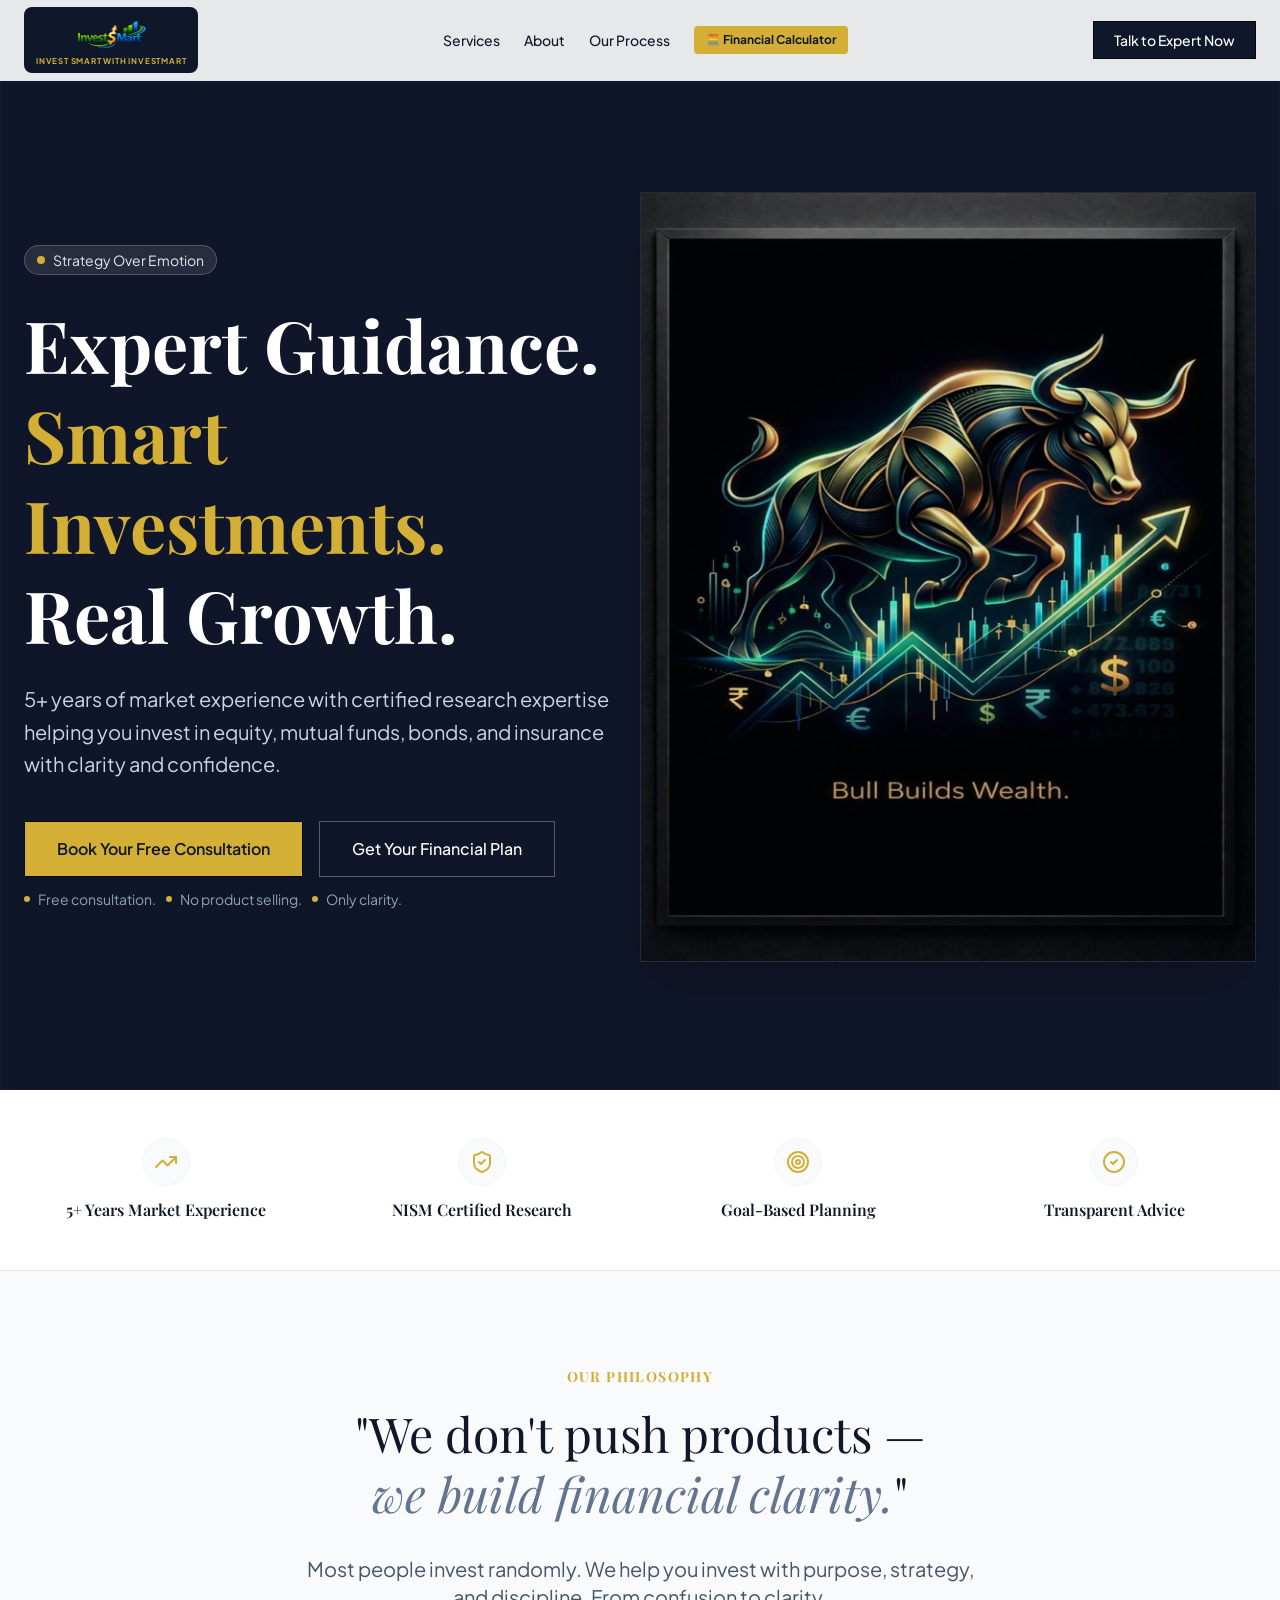
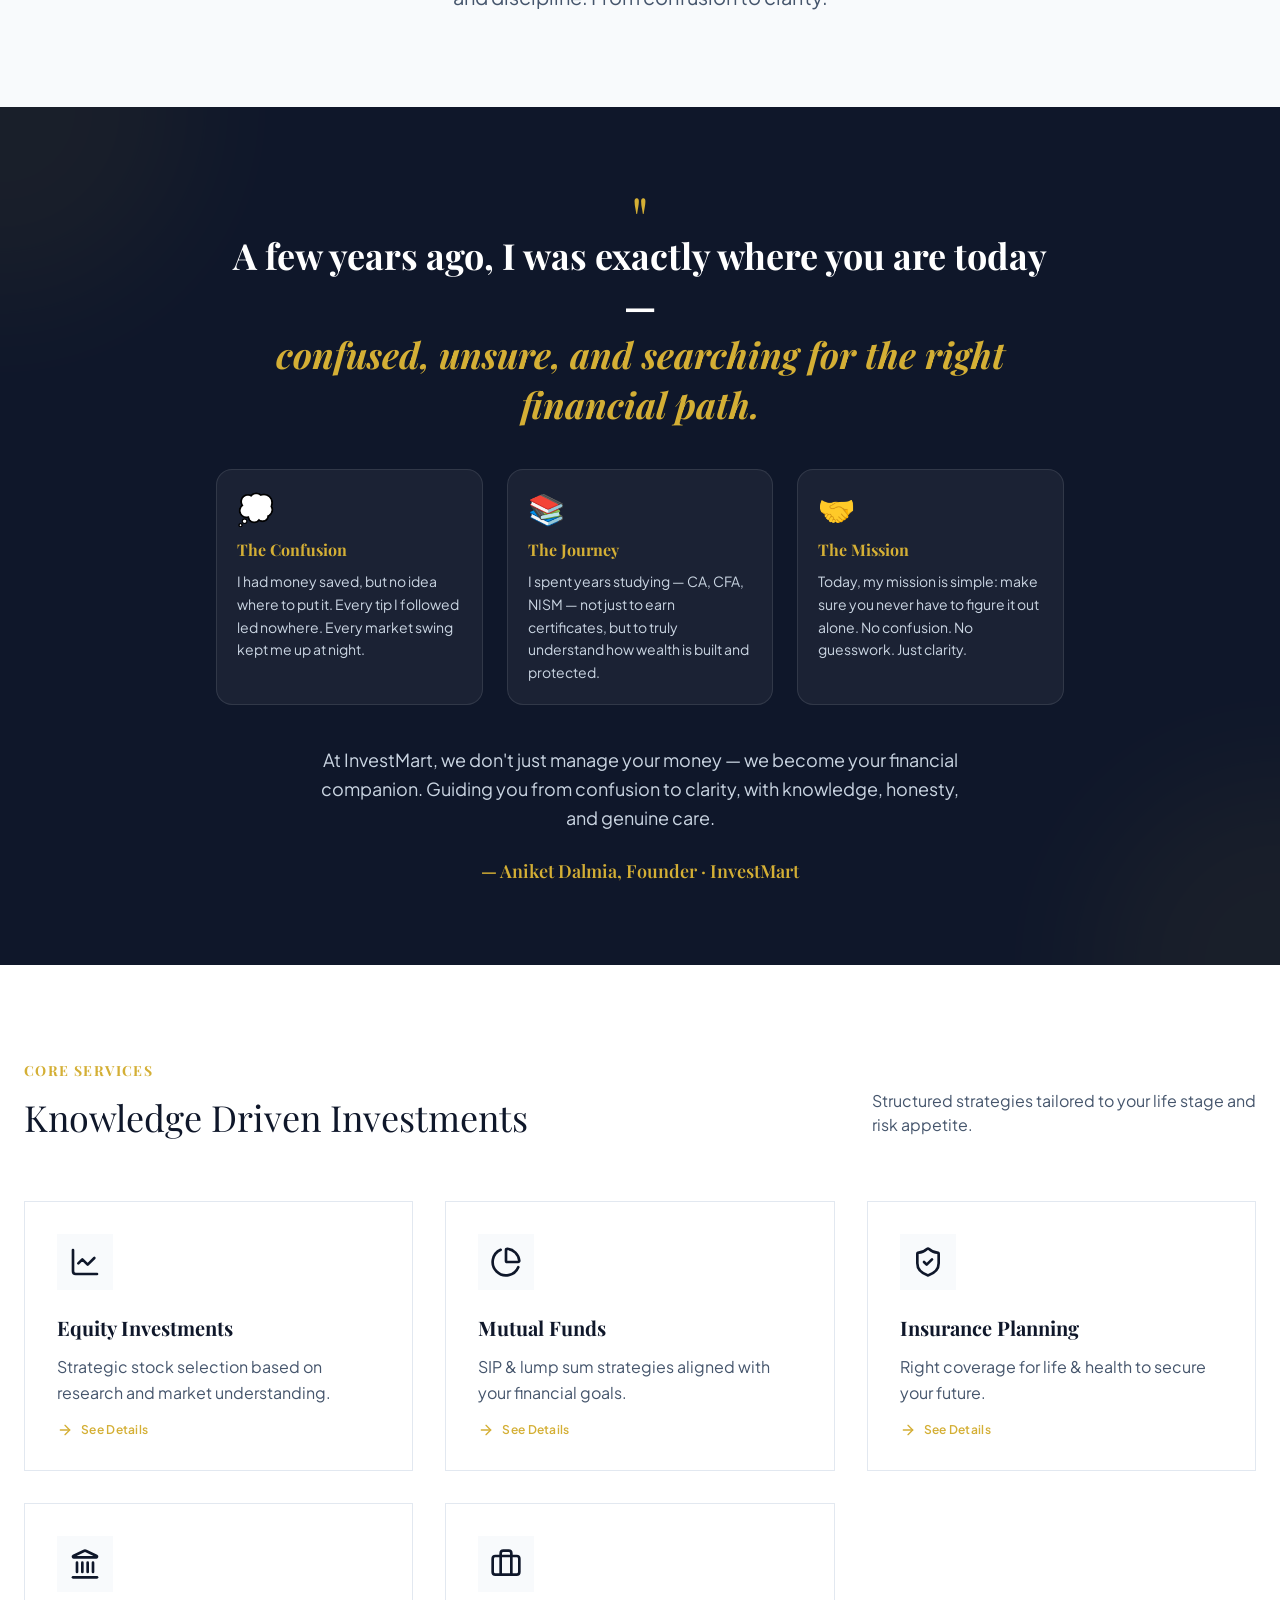
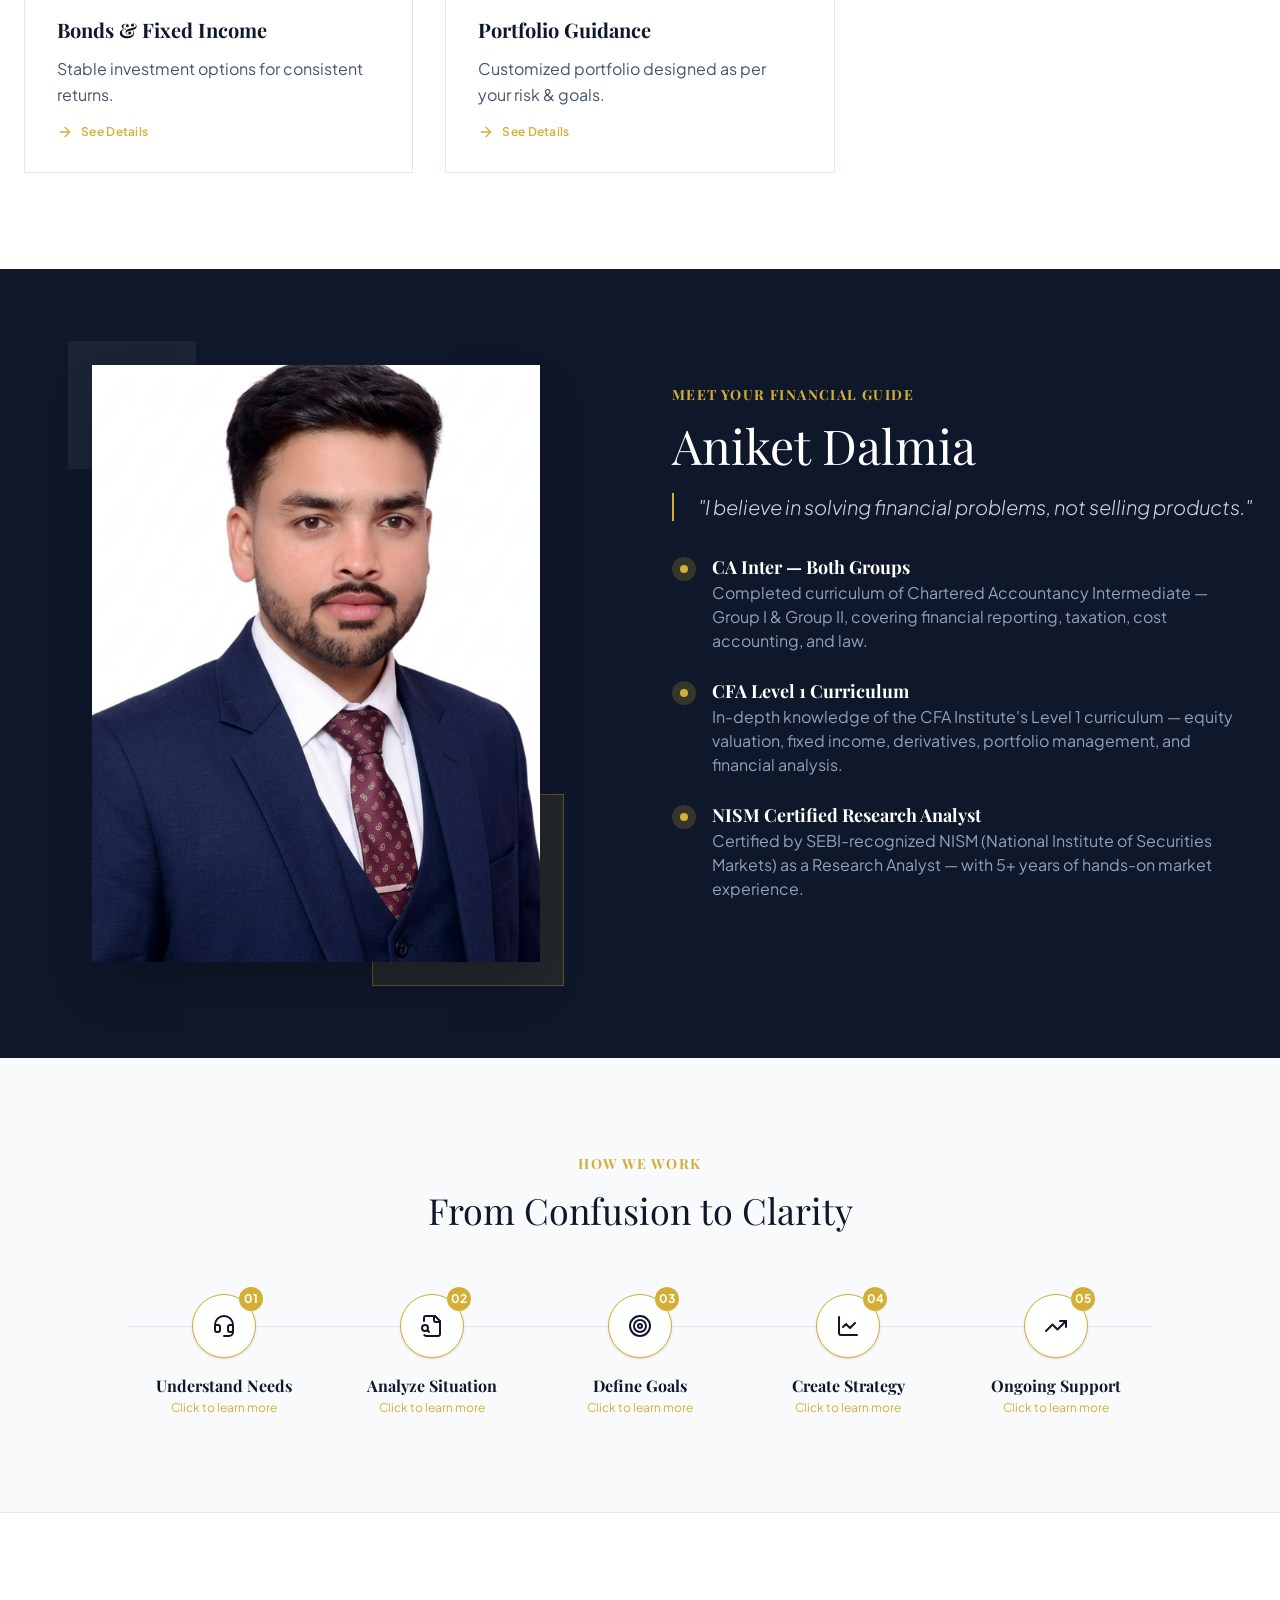
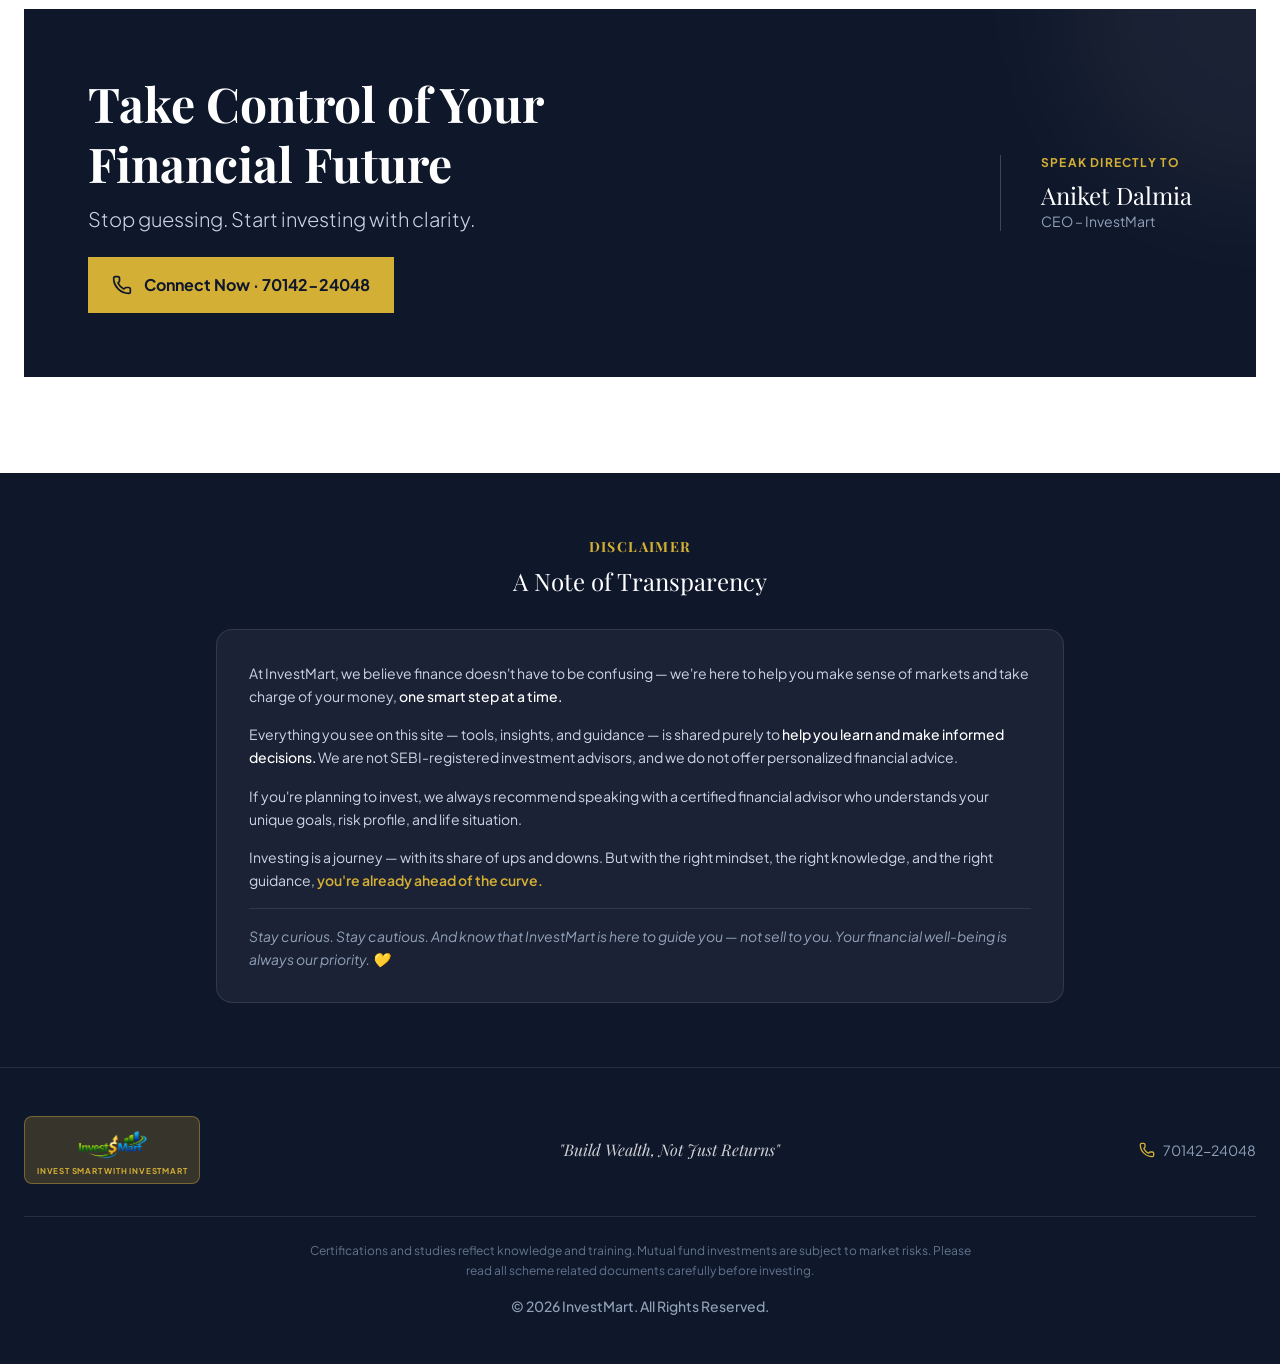
==== index.html @ 4841934f "Update image source in index.html" ====
<html lang="en">

<head>
  <meta charset="UTF-8">
  <meta name="viewport" content="width=device-width, initial-scale=1.0, maximum-scale=1">
  <title>InvestMart</title>
  <link rel="icon" type="image/svg+xml" href="/favicon.svg">
  <link rel="preconnect" href="https://fonts.googleapis.com">
  <link rel="preconnect" href="https://fonts.gstatic.com" crossorigin="">
  <link
    href="https://fonts.googleapis.com/css2?family=Inter:wght@400;500;600;700&family=Playfair+Display:ital,wght@0,400..900;1,400..900&family=Plus+Jakarta+Sans:wght@300..800&display=swap"
    rel="stylesheet">
  <script type="module" crossorigin="" src="/assets/index-CXts7H5m.js"></script>
  <link rel="stylesheet" href="styles.css">
  <style>
    @font-face {
      font-family: 'Open Sans Regular';
      font-style: normal;
      font-weight: 400;
      src: url('chrome-extension://gkkdmjjodidppndkbkhhknakbeflbomf/fonts/open_sans/open-sans-v18-latin-regular.woff');
    }
  </style>
  <style>
    @font-face {
      font-family: 'Open Sans Bold';
      font-style: normal;
      font-weight: 800;
      src: url('chrome-extension://gkkdmjjodidppndkbkhhknakbeflbomf/fonts/open_sans/OpenSans-Bold.woff');
    }
  </style>
  <style>
    @font-face {
      font-family: 'Open Sans ExtraBold';
      font-style: normal;
      font-weight: 800;
      src: url('chrome-extension://gkkdmjjodidppndkbkhhknakbeflbomf/fonts/open_sans/open-sans-v18-latin-800.woff');
    }
  </style>
</head>

<body>
  <div id="root">
    <div
      class="min-h-screen bg-slate-50 font-sans text-slate-900 selection:bg-secondary selection:text-white overflow-x-hidden">
      <header class="fixed top-0 w-full bg-white/90 backdrop-blur-md z-50 border-b border-slate-200/50">
        <div class="container mx-auto px-6 h-20 flex items-center justify-between">
          <div class="flex items-center">
            <div class="bg-primary rounded-xl px-3 py-2 flex flex-col items-center gap-0.5"><img alt="InvestMart"
                class="h-10 w-auto object-contain" src="images/SiteLogo.png"><span
                class="text-[8px] font-bold tracking-widest text-secondary uppercase leading-none">Invest Smart with
                InvestMart</span></div>
          </div>
          <div class="hidden md:flex items-center gap-6 text-sm font-medium">
            <a href="#services"
              class="hover:text-secondary transition-colors">Services</a>
              <a href="#about" class="hover:text-secondary transition-colors">About</a>
              <a href="#process"
              class="hover:text-secondary transition-colors">Our Process</a><a href="calculator.html"
              class="flex items-center gap-1.5 bg-secondary text-primary px-3 py-1.5 rounded-lg font-bold hover:bg-secondary/90 transition-colors text-xs">🧮
              Financial Calculator</a></div><a href="#contact"
            class="inline-flex items-center justify-center gap-2 whitespace-nowrap font-medium transition-colors focus-visible:outline-none focus-visible:ring-1 focus-visible:ring-ring disabled:pointer-events-none disabled:opacity-50 [&amp;_svg]:pointer-events-none [&amp;_svg]:size-4 [&amp;_svg]:shrink-0 hover-elevate active-elevate-2 border border-primary-border min-h-9 py-2 bg-primary hover:bg-primary/90 text-white rounded-none px-5 text-sm">Talk
            to Expert Now</a>
        </div>
      </header>
      <section class="relative pt-32 pb-20 md:pt-48 md:pb-32 overflow-hidden bg-primary text-white">
        <div class="absolute inset-0 z-0 opacity-20"><img alt="Abstract Financial Background"
            class="w-full h-full object-cover object-center" src="/hero-bg.png">
          <div class="absolute inset-0 bg-primary/80"></div>
        </div>
        <div class="container mx-auto px-6 relative z-10">
          <div class="grid items-center gap-12 md:grid-cols-2">
            <div class="max-w-3xl">
              <div style="opacity: 1;">
                <div
                  class="inline-flex items-center gap-2 px-3 py-1 rounded-full bg-white/10 border border-white/20 text-sm mb-6 text-slate-200"
                  style="opacity: 1; transform: none;"><span class="w-2 h-2 rounded-full bg-secondary"></span>Strategy
                  Over Emotion</div>
                <h1 class="text-5xl md:text-7xl font-serif font-bold leading-tight mb-6"
                  style="opacity: 1; transform: none;">Expert Guidance.<br><span class="text-secondary">Smart
                    Investments.</span><br>Real Growth.</h1>
                <p class="text-lg md:text-xl text-slate-300 mb-10 max-w-2xl leading-relaxed"
                  style="opacity: 1; transform: none;">5+ years of market experience with certified research expertise
                  helping you invest in equity, mutual funds, bonds, and insurance with clarity and confidence.</p>
                <div class="flex flex-col sm:flex-row gap-4" style="opacity: 1; transform: none;">
                  <div class="flex flex-col gap-1">
                    <button onclick="window.location.href='#contact'"
                      class="inline-flex items-center justify-center gap-2 whitespace-nowrap transition-colors focus-visible:outline-none focus-visible:ring-1 focus-visible:ring-ring disabled:pointer-events-none disabled:opacity-50 [&amp;_svg]:pointer-events-none [&amp;_svg]:size-4 [&amp;_svg]:shrink-0 hover-elevate active-elevate-2 border border-primary-border min-h-10 bg-secondary hover:bg-secondary/90 text-primary text-base rounded-none h-14 px-8 font-semibold">Book
                      Your Free Consultation
                    </button>
                  </div><button onclick="window.location.href='#services'"
                    class="inline-flex items-center justify-center gap-2 whitespace-nowrap font-medium transition-colors focus-visible:outline-none focus-visible:ring-1 focus-visible:ring-ring disabled:pointer-events-none disabled:opacity-50 [&amp;_svg]:pointer-events-none [&amp;_svg]:size-4 [&amp;_svg]:shrink-0 hover-elevate active-elevate-2 border [border-color:var(--button-outline)] shadow-xs active:shadow-none min-h-10 border-white/30 text-white hover:bg-white/10 hover:text-white rounded-none h-14 px-8 text-base">Get
                    Your Financial Plan</button>
                </div>
                <p class="text-sm text-slate-400 mt-3 flex items-center gap-2" style="opacity: 1; transform: none;"><span
                    class="w-1.5 h-1.5 rounded-full bg-secondary inline-block"></span>Free consultation.&nbsp;<span
                    class="w-1.5 h-1.5 rounded-full bg-secondary inline-block"></span>No product selling.&nbsp;<span
                    class="w-1.5 h-1.5 rounded-full bg-secondary inline-block"></span>Only clarity.</p>
              </div>
            </div>
            <div class="hidden md:flex items-center justify-center">
              <img alt="Bull Market" src="images/Bull%20Photo.jpeg"
                class="w-full max-w-[520px] rounded-[2rem] shadow-2xl border border-white/10 object-cover opacity-90 brightness-90">
            </div>
          </div>
        </div>
      </section>
      <section class="py-12 bg-white border-b border-slate-200">
        <div class="container mx-auto px-6">
          <div class="grid grid-cols-2 md:grid-cols-4 gap-8">
            <div class="flex flex-col items-center text-center gap-3">
              <div
                class="w-12 h-12 bg-slate-50 text-secondary rounded-full flex items-center justify-center border border-slate-100">
                <svg xmlns="http://www.w3.org/2000/svg" width="24" height="24" viewBox="0 0 24 24" fill="none"
                  stroke="currentColor" stroke-width="2" stroke-linecap="round" stroke-linejoin="round"
                  class="lucide lucide-trending-up w-6 h-6" aria-hidden="true">
                  <path d="M16 7h6v6"></path>
                  <path d="m22 7-8.5 8.5-5-5L2 17"></path>
                </svg></div><span class="font-serif font-semibold text-primary">5+ Years Market Experience</span>
            </div>
            <div class="flex flex-col items-center text-center gap-3">
              <div
                class="w-12 h-12 bg-slate-50 text-secondary rounded-full flex items-center justify-center border border-slate-100">
                <svg xmlns="http://www.w3.org/2000/svg" width="24" height="24" viewBox="0 0 24 24" fill="none"
                  stroke="currentColor" stroke-width="2" stroke-linecap="round" stroke-linejoin="round"
                  class="lucide lucide-shield-check w-6 h-6" aria-hidden="true">
                  <path
                    d="M20 13c0 5-3.5 7.5-7.66 8.95a1 1 0 0 1-.67-.01C7.5 20.5 4 18 4 13V6a1 1 0 0 1 1-1c2 0 4.5-1.2 6.24-2.72a1.17 1.17 0 0 1 1.52 0C14.51 3.81 17 5 19 5a1 1 0 0 1 1 1z">
                  </path>
                  <path d="m9 12 2 2 4-4"></path>
                </svg></div><span class="font-serif font-semibold text-primary">NISM Certified Research</span>
            </div>
            <div class="flex flex-col items-center text-center gap-3">
              <div
                class="w-12 h-12 bg-slate-50 text-secondary rounded-full flex items-center justify-center border border-slate-100">
                <svg xmlns="http://www.w3.org/2000/svg" width="24" height="24" viewBox="0 0 24 24" fill="none"
                  stroke="currentColor" stroke-width="2" stroke-linecap="round" stroke-linejoin="round"
                  class="lucide lucide-target w-6 h-6" aria-hidden="true">
                  <circle cx="12" cy="12" r="10"></circle>
                  <circle cx="12" cy="12" r="6"></circle>
                  <circle cx="12" cy="12" r="2"></circle>
                </svg></div><span class="font-serif font-semibold text-primary">Goal-Based Planning</span>
            </div>
            <div class="flex flex-col items-center text-center gap-3">
              <div
                class="w-12 h-12 bg-slate-50 text-secondary rounded-full flex items-center justify-center border border-slate-100">
                <svg xmlns="http://www.w3.org/2000/svg" width="24" height="24" viewBox="0 0 24 24" fill="none"
                  stroke="currentColor" stroke-width="2" stroke-linecap="round" stroke-linejoin="round"
                  class="lucide lucide-circle-check w-6 h-6" aria-hidden="true">
                  <circle cx="12" cy="12" r="10"></circle>
                  <path d="m9 12 2 2 4-4"></path>
                </svg></div><span class="font-serif font-semibold text-primary">Transparent Advice</span>
            </div>
          </div>
        </div>
      </section>
      <section class="py-24 bg-slate-50">
        <div class="container mx-auto px-6">
          <div class="max-w-4xl mx-auto text-center">
            <div style="opacity: 1; transform: none;">
              <h2 class="text-sm font-bold tracking-widest text-secondary uppercase mb-4">Our Philosophy</h2>
              <h3 class="text-4xl md:text-5xl font-serif text-primary mb-8 leading-tight">"We don't push products —
                <br><span class="italic text-slate-500 font-light">we build financial clarity.</span>"</h3>
              <p class="text-xl text-slate-600 max-w-2xl mx-auto">Most people invest randomly. We help you invest with
                purpose, strategy, and discipline. From confusion to clarity.</p>
            </div>
          </div>
        </div>
      </section>
      <section class="py-20 bg-primary text-white overflow-hidden relative">
        <div class="absolute inset-0 opacity-5">
          <div
            class="absolute top-0 left-0 w-96 h-96 bg-secondary rounded-full blur-3xl -translate-x-1/2 -translate-y-1/2">
          </div>
          <div
            class="absolute bottom-0 right-0 w-96 h-96 bg-secondary rounded-full blur-3xl translate-x-1/2 translate-y-1/2">
          </div>
        </div>
        <div class="container mx-auto px-6 max-w-4xl relative z-10">
          <div class="text-center" style="opacity: 1; transform: none;"><span
              class="text-secondary text-6xl font-serif leading-none select-none">"</span>
            <h3 class="text-2xl md:text-4xl font-serif font-bold text-white leading-snug -mt-4 mb-6">A few years ago, I
              was exactly where you are today —<br class="hidden md:block"><span class="text-secondary italic">
                confused, unsure, and searching for the right financial path.</span></h3>
            <div class="grid md:grid-cols-3 gap-6 text-left mt-10 mb-10">
              <div class="bg-white/5 border border-white/10 rounded-2xl p-5">
                <div class="text-3xl mb-3">💭</div>
                <h4 class="font-bold text-secondary mb-2">The Confusion</h4>
                <p class="text-slate-300 text-sm leading-relaxed">I had money saved, but no idea where to put it. Every
                  tip I followed led nowhere. Every market swing kept me up at night.</p>
              </div>
              <div class="bg-white/5 border border-white/10 rounded-2xl p-5">
                <div class="text-3xl mb-3">📚</div>
                <h4 class="font-bold text-secondary mb-2">The Journey</h4>
                <p class="text-slate-300 text-sm leading-relaxed">I spent years studying — CA, CFA, NISM — not just to
                  earn certificates, but to truly understand how wealth is built and protected.</p>
              </div>
              <div class="bg-white/5 border border-white/10 rounded-2xl p-5">
                <div class="text-3xl mb-3">🤝</div>
                <h4 class="font-bold text-secondary mb-2">The Mission</h4>
                <p class="text-slate-300 text-sm leading-relaxed">Today, my mission is simple: make sure you never have
                  to figure it out alone. No confusion. No guesswork. Just clarity.</p>
              </div>
            </div>
            <p class="text-lg text-slate-300 max-w-2xl mx-auto leading-relaxed">At InvestMart, we don't just manage your
              money — we become your financial companion. Guiding you from confusion to clarity, with knowledge,
              honesty, and genuine care.</p>
            <p class="mt-6 font-serif text-secondary text-lg font-semibold">— Aniket Dalmia, Founder · InvestMart</p>
          </div>
        </div>
      </section>
      <section id="services" class="py-24 bg-white">
        <div class="container mx-auto px-6">
          <div class="mb-16 md:flex justify-between items-end">
            <div class="max-w-2xl">
              <h2 class="text-sm font-bold tracking-widest text-secondary uppercase mb-4">Core Services</h2>
              <h3 class="text-4xl font-serif text-primary">Knowledge Driven Investments</h3>
            </div>
            <p class="text-slate-600 max-w-sm mt-4 md:mt-0 text-right md:text-left">Structured strategies tailored to
              your life stage and risk appetite.</p>
          </div>
          <div class="grid md:grid-cols-2 lg:grid-cols-3 gap-8">
            <div
              class="group p-8 border bg-white transition-all cursor-pointer border-slate-200 hover:border-secondary/50 hover:shadow-xl hover:shadow-slate-200/50"
              style="opacity: 1; transform: none;">
              <div
                class="w-14 h-14 bg-slate-50 text-primary mb-6 flex items-center justify-center group-hover:bg-secondary group-hover:text-white transition-colors">
                <svg xmlns="http://www.w3.org/2000/svg" width="24" height="24" viewBox="0 0 24 24" fill="none"
                  stroke="currentColor" stroke-width="2" stroke-linecap="round" stroke-linejoin="round"
                  class="lucide lucide-chart-line w-8 h-8" aria-hidden="true">
                  <path d="M3 3v16a2 2 0 0 0 2 2h16"></path>
                  <path d="m19 9-5 5-4-4-3 3"></path>
                </svg></div>
              <h4 class="text-xl font-serif font-bold text-primary mb-3">Equity Investments</h4>
              <p class="text-slate-600 leading-relaxed">Strategic stock selection based on research and market
                understanding.</p>
              <div class="mt-4 flex items-center gap-2 text-xs text-secondary font-semibold tracking-wide"><svg
                  xmlns="http://www.w3.org/2000/svg" width="24" height="24" viewBox="0 0 24 24" fill="none"
                  stroke="currentColor" stroke-width="2" stroke-linecap="round" stroke-linejoin="round"
                  class="lucide lucide-arrow-right w-4 h-4 transition-transform duration-300" aria-hidden="true">
                  <path d="M5 12h14"></path>
                  <path d="m12 5 7 7-7 7"></path>
                </svg>See Details</div>
            </div>
            <div
              class="group p-8 border bg-white transition-all cursor-pointer border-slate-200 hover:border-secondary/50 hover:shadow-xl hover:shadow-slate-200/50"
              style="opacity: 1; transform: none;">
              <div
                class="w-14 h-14 bg-slate-50 text-primary mb-6 flex items-center justify-center group-hover:bg-secondary group-hover:text-white transition-colors">
                <svg xmlns="http://www.w3.org/2000/svg" width="24" height="24" viewBox="0 0 24 24" fill="none"
                  stroke="currentColor" stroke-width="2" stroke-linecap="round" stroke-linejoin="round"
                  class="lucide lucide-chart-pie w-8 h-8" aria-hidden="true">
                  <path
                    d="M21 12c.552 0 1.005-.449.95-.998a10 10 0 0 0-8.953-8.951c-.55-.055-.998.398-.998.95v8a1 1 0 0 0 1 1z">
                  </path>
                  <path d="M21.21 15.89A10 10 0 1 1 8 2.83"></path>
                </svg></div>
              <h4 class="text-xl font-serif font-bold text-primary mb-3">Mutual Funds</h4>
              <p class="text-slate-600 leading-relaxed">SIP &amp; lump sum strategies aligned with your financial goals.
              </p>
              <div class="mt-4 flex items-center gap-2 text-xs text-secondary font-semibold tracking-wide"><svg
                  xmlns="http://www.w3.org/2000/svg" width="24" height="24" viewBox="0 0 24 24" fill="none"
                  stroke="currentColor" stroke-width="2" stroke-linecap="round" stroke-linejoin="round"
                  class="lucide lucide-arrow-right w-4 h-4 transition-transform duration-300" aria-hidden="true">
                  <path d="M5 12h14"></path>
                  <path d="m12 5 7 7-7 7"></path>
                </svg>See Details</div>
            </div>
            <div
              class="group p-8 border bg-white transition-all cursor-pointer border-slate-200 hover:border-secondary/50 hover:shadow-xl hover:shadow-slate-200/50"
              style="opacity: 1; transform: none;">
              <div
                class="w-14 h-14 bg-slate-50 text-primary mb-6 flex items-center justify-center group-hover:bg-secondary group-hover:text-white transition-colors">
                <svg xmlns="http://www.w3.org/2000/svg" width="24" height="24" viewBox="0 0 24 24" fill="none"
                  stroke="currentColor" stroke-width="2" stroke-linecap="round" stroke-linejoin="round"
                  class="lucide lucide-shield-check w-8 h-8" aria-hidden="true">
                  <path
                    d="M20 13c0 5-3.5 7.5-7.66 8.95a1 1 0 0 1-.67-.01C7.5 20.5 4 18 4 13V6a1 1 0 0 1 1-1c2 0 4.5-1.2 6.24-2.72a1.17 1.17 0 0 1 1.52 0C14.51 3.81 17 5 19 5a1 1 0 0 1 1 1z">
                  </path>
                  <path d="m9 12 2 2 4-4"></path>
                </svg></div>
              <h4 class="text-xl font-serif font-bold text-primary mb-3">Insurance Planning</h4>
              <p class="text-slate-600 leading-relaxed">Right coverage for life &amp; health to secure your future.</p>
              <div class="mt-4 flex items-center gap-2 text-xs text-secondary font-semibold tracking-wide"><svg
                  xmlns="http://www.w3.org/2000/svg" width="24" height="24" viewBox="0 0 24 24" fill="none"
                  stroke="currentColor" stroke-width="2" stroke-linecap="round" stroke-linejoin="round"
                  class="lucide lucide-arrow-right w-4 h-4 transition-transform duration-300" aria-hidden="true">
                  <path d="M5 12h14"></path>
                  <path d="m12 5 7 7-7 7"></path>
                </svg>See Details</div>
            </div>
            <div
              class="group p-8 border bg-white transition-all cursor-pointer border-slate-200 hover:border-secondary/50 hover:shadow-xl hover:shadow-slate-200/50"
              style="opacity: 1; transform: none;">
              <div
                class="w-14 h-14 bg-slate-50 text-primary mb-6 flex items-center justify-center group-hover:bg-secondary group-hover:text-white transition-colors">
                <svg xmlns="http://www.w3.org/2000/svg" width="24" height="24" viewBox="0 0 24 24" fill="none"
                  stroke="currentColor" stroke-width="2" stroke-linecap="round" stroke-linejoin="round"
                  class="lucide lucide-landmark w-8 h-8" aria-hidden="true">
                  <path d="M10 18v-7"></path>
                  <path
                    d="M11.12 2.198a2 2 0 0 1 1.76.006l7.866 3.847c.476.233.31.949-.22.949H3.474c-.53 0-.695-.716-.22-.949z">
                  </path>
                  <path d="M14 18v-7"></path>
                  <path d="M18 18v-7"></path>
                  <path d="M3 22h18"></path>
                  <path d="M6 18v-7"></path>
                </svg></div>
              <h4 class="text-xl font-serif font-bold text-primary mb-3">Bonds &amp; Fixed Income</h4>
              <p class="text-slate-600 leading-relaxed">Stable investment options for consistent returns.</p>
              <div class="mt-4 flex items-center gap-2 text-xs text-secondary font-semibold tracking-wide"><svg
                  xmlns="http://www.w3.org/2000/svg" width="24" height="24" viewBox="0 0 24 24" fill="none"
                  stroke="currentColor" stroke-width="2" stroke-linecap="round" stroke-linejoin="round"
                  class="lucide lucide-arrow-right w-4 h-4 transition-transform duration-300" aria-hidden="true">
                  <path d="M5 12h14"></path>
                  <path d="m12 5 7 7-7 7"></path>
                </svg>See Details</div>
            </div>
            <div
              class="group p-8 border bg-white transition-all cursor-pointer border-slate-200 hover:border-secondary/50 hover:shadow-xl hover:shadow-slate-200/50"
              style="opacity: 1; transform: none;">
              <div
                class="w-14 h-14 bg-slate-50 text-primary mb-6 flex items-center justify-center group-hover:bg-secondary group-hover:text-white transition-colors">
                <svg xmlns="http://www.w3.org/2000/svg" width="24" height="24" viewBox="0 0 24 24" fill="none"
                  stroke="currentColor" stroke-width="2" stroke-linecap="round" stroke-linejoin="round"
                  class="lucide lucide-briefcase w-8 h-8" aria-hidden="true">
                  <path d="M16 20V4a2 2 0 0 0-2-2h-4a2 2 0 0 0-2 2v16"></path>
                  <rect width="20" height="14" x="2" y="6" rx="2"></rect>
                </svg></div>
              <h4 class="text-xl font-serif font-bold text-primary mb-3">Portfolio Guidance</h4>
              <p class="text-slate-600 leading-relaxed">Customized portfolio designed as per your risk &amp; goals.</p>
              <div class="mt-4 flex items-center gap-2 text-xs text-secondary font-semibold tracking-wide"><svg
                  xmlns="http://www.w3.org/2000/svg" width="24" height="24" viewBox="0 0 24 24" fill="none"
                  stroke="currentColor" stroke-width="2" stroke-linecap="round" stroke-linejoin="round"
                  class="lucide lucide-arrow-right w-4 h-4 transition-transform duration-300" aria-hidden="true">
                  <path d="M5 12h14"></path>
                  <path d="m12 5 7 7-7 7"></path>
                </svg>See Details</div>
            </div>
          </div>
        </div>
      </section>
      <section id="about" class="py-24 bg-primary text-white overflow-hidden">
        <div class="container mx-auto px-6">
          <div class="flex flex-col lg:flex-row items-center gap-16">
            <div class="lg:w-1/2 relative" style="opacity: 1; transform: none;">
              <div class="aspect-[3/4] relative z-10 w-full max-w-md mx-auto"><img alt="Aniket Dalmia - Founder"
                  class="w-full h-full object-cover shadow-2xl" src="images\professional_pic.jpeg">
                <div
                  class="absolute -bottom-6 -right-6 w-48 h-48 bg-secondary/10 -z-10 border border-secondary/30 hidden md:block">
                </div>
                <div class="absolute -top-6 -left-6 w-32 h-32 bg-white/5 -z-10 hidden md:block"></div>
              </div>
            </div>
            <div class="lg:w-1/2" style="opacity: 1; transform: none;">
              <h2 class="text-sm font-bold tracking-widest text-secondary uppercase mb-4">Meet Your Financial Guide</h2>
              <h3 class="text-4xl md:text-5xl font-serif mb-6">Aniket Dalmia</h3>
              <p class="text-xl text-slate-300 mb-8 font-light italic border-l-2 border-secondary pl-6">"I believe in
                solving financial problems, not selling products."</p>
              <div class="space-y-6 mb-10">
                <div class="flex items-start gap-4">
                  <div class="mt-1 w-6 h-6 rounded-full bg-secondary/20 flex items-center justify-center shrink-0">
                    <div class="w-2 h-2 bg-secondary rounded-full"></div>
                  </div>
                  <div>
                    <h4 class="font-bold text-lg">CA Inter — Both Groups</h4>
                    <p class="text-slate-400">Completed curriculum of Chartered Accountancy Intermediate — Group I &amp;
                      Group II, covering financial reporting, taxation, cost accounting, and law.</p>
                  </div>
                </div>
                <div class="flex items-start gap-4">
                  <div class="mt-1 w-6 h-6 rounded-full bg-secondary/20 flex items-center justify-center shrink-0">
                    <div class="w-2 h-2 bg-secondary rounded-full"></div>
                  </div>
                  <div>
                    <h4 class="font-bold text-lg">CFA Level 1 Curriculum</h4>
                    <p class="text-slate-400">In-depth knowledge of the CFA Institute's Level 1 curriculum — equity
                      valuation, fixed income, derivatives, portfolio management, and financial analysis.</p>
                  </div>
                </div>
                <div class="flex items-start gap-4">
                  <div class="mt-1 w-6 h-6 rounded-full bg-secondary/20 flex items-center justify-center shrink-0">
                    <div class="w-2 h-2 bg-secondary rounded-full"></div>
                  </div>
                  <div>
                    <h4 class="font-bold text-lg">NISM Certified Research Analyst</h4>
                    <p class="text-slate-400">Certified by SEBI-recognized NISM (National Institute of Securities
                      Markets) as a Research Analyst — with 5+ years of hands-on market experience.</p>
                  </div>
                </div>
              </div>
            </div>
          </div>
        </div>
      </section>
      <section id="process" class="py-24 bg-slate-50">
        <div class="container mx-auto px-6">
          <div class="text-center mb-16">
            <h2 class="text-sm font-bold tracking-widest text-secondary uppercase mb-4">How We Work</h2>
            <h3 class="text-4xl font-serif text-primary">From Confusion to Clarity</h3>
          </div>
          <div class="relative max-w-5xl mx-auto">
            <div class="hidden md:block absolute top-8 left-0 w-full h-[1px] bg-slate-200 z-0"></div>
            <div class="grid grid-cols-1 md:grid-cols-5 gap-8 md:gap-4 relative z-10">
              <div class="flex flex-col items-center gap-4 relative"><button
                  class="w-16 h-16 rounded-full bg-white border border-secondary shadow-sm flex items-center justify-center text-primary relative shrink-0 transition-all cursor-pointer hover:shadow-md hover:scale-105"><svg
                    xmlns="http://www.w3.org/2000/svg" width="24" height="24" viewBox="0 0 24 24" fill="none"
                    stroke="currentColor" stroke-width="2" stroke-linecap="round" stroke-linejoin="round"
                    class="lucide lucide-headset w-6 h-6" aria-hidden="true">
                    <path
                      d="M3 11h3a2 2 0 0 1 2 2v3a2 2 0 0 1-2 2H5a2 2 0 0 1-2-2v-5Zm0 0a9 9 0 1 1 18 0m0 0v5a2 2 0 0 1-2 2h-1a2 2 0 0 1-2-2v-3a2 2 0 0 1 2-2h3Z">
                    </path>
                    <path d="M21 16v2a4 4 0 0 1-4 4h-5"></path>
                  </svg>
                  <div
                    class="absolute -top-2 -right-2 w-6 h-6 bg-secondary text-white text-xs font-bold flex items-center justify-center rounded-full">
                    01</div>
                </button>
                <div class="text-center">
                  <h4 class="font-serif font-bold text-primary">Understand Needs</h4>
                  <p class="text-xs text-secondary mt-0.5">Click to learn more</p>
                </div>
              </div>
              <div class="flex flex-col items-center gap-4 relative"><button
                  class="w-16 h-16 rounded-full bg-white border border-secondary shadow-sm flex items-center justify-center text-primary relative shrink-0 transition-all cursor-pointer hover:shadow-md hover:scale-105"><svg
                    xmlns="http://www.w3.org/2000/svg" width="24" height="24" viewBox="0 0 24 24" fill="none"
                    stroke="currentColor" stroke-width="2" stroke-linecap="round" stroke-linejoin="round"
                    class="lucide lucide-file-search w-6 h-6" aria-hidden="true">
                    <path d="M14 2v4a2 2 0 0 0 2 2h4"></path>
                    <path d="M4.268 21a2 2 0 0 0 1.727 1H18a2 2 0 0 0 2-2V7l-5-5H6a2 2 0 0 0-2 2v3"></path>
                    <path d="m9 18-1.5-1.5"></path>
                    <circle cx="5" cy="14" r="3"></circle>
                  </svg>
                  <div
                    class="absolute -top-2 -right-2 w-6 h-6 bg-secondary text-white text-xs font-bold flex items-center justify-center rounded-full">
                    02</div>
                </button>
                <div class="text-center">
                  <h4 class="font-serif font-bold text-primary">Analyze Situation</h4>
                  <p class="text-xs text-secondary mt-0.5">Click to learn more</p>
                </div>
              </div>
              <div class="flex flex-col items-center gap-4 relative"><button
                  class="w-16 h-16 rounded-full bg-white border border-secondary shadow-sm flex items-center justify-center text-primary relative shrink-0 transition-all cursor-pointer hover:shadow-md hover:scale-105"><svg
                    xmlns="http://www.w3.org/2000/svg" width="24" height="24" viewBox="0 0 24 24" fill="none"
                    stroke="currentColor" stroke-width="2" stroke-linecap="round" stroke-linejoin="round"
                    class="lucide lucide-target w-6 h-6" aria-hidden="true">
                    <circle cx="12" cy="12" r="10"></circle>
                    <circle cx="12" cy="12" r="6"></circle>
                    <circle cx="12" cy="12" r="2"></circle>
                  </svg>
                  <div
                    class="absolute -top-2 -right-2 w-6 h-6 bg-secondary text-white text-xs font-bold flex items-center justify-center rounded-full">
                    03</div>
                </button>
                <div class="text-center">
                  <h4 class="font-serif font-bold text-primary">Define Goals</h4>
                  <p class="text-xs text-secondary mt-0.5">Click to learn more</p>
                </div>
              </div>
              <div class="flex flex-col items-center gap-4 relative"><button
                  class="w-16 h-16 rounded-full bg-white border border-secondary shadow-sm flex items-center justify-center text-primary relative shrink-0 transition-all cursor-pointer hover:shadow-md hover:scale-105"><svg
                    xmlns="http://www.w3.org/2000/svg" width="24" height="24" viewBox="0 0 24 24" fill="none"
                    stroke="currentColor" stroke-width="2" stroke-linecap="round" stroke-linejoin="round"
                    class="lucide lucide-chart-line w-6 h-6" aria-hidden="true">
                    <path d="M3 3v16a2 2 0 0 0 2 2h16"></path>
                    <path d="m19 9-5 5-4-4-3 3"></path>
                  </svg>
                  <div
                    class="absolute -top-2 -right-2 w-6 h-6 bg-secondary text-white text-xs font-bold flex items-center justify-center rounded-full">
                    04</div>
                </button>
                <div class="text-center">
                  <h4 class="font-serif font-bold text-primary">Create Strategy</h4>
                  <p class="text-xs text-secondary mt-0.5">Click to learn more</p>
                </div>
              </div>
              <div class="flex flex-col items-center gap-4 relative"><button
                  class="w-16 h-16 rounded-full bg-white border border-secondary shadow-sm flex items-center justify-center text-primary relative shrink-0 transition-all cursor-pointer hover:shadow-md hover:scale-105"><svg
                    xmlns="http://www.w3.org/2000/svg" width="24" height="24" viewBox="0 0 24 24" fill="none"
                    stroke="currentColor" stroke-width="2" stroke-linecap="round" stroke-linejoin="round"
                    class="lucide lucide-trending-up w-6 h-6" aria-hidden="true">
                    <path d="M16 7h6v6"></path>
                    <path d="m22 7-8.5 8.5-5-5L2 17"></path>
                  </svg>
                  <div
                    class="absolute -top-2 -right-2 w-6 h-6 bg-secondary text-white text-xs font-bold flex items-center justify-center rounded-full">
                    05</div>
                </button>
                <div class="text-center">
                  <h4 class="font-serif font-bold text-primary">Ongoing Support</h4>
                  <p class="text-xs text-secondary mt-0.5">Click to learn more</p>
                </div>
              </div>
            </div>
          </div>
        </div>
      </section>
      <section id="contact" class="py-24 bg-white border-t border-slate-200 relative overflow-hidden">
        <div class="container mx-auto px-6">
          <div class="bg-primary text-white p-8 md:p-16 relative overflow-hidden">
            <div
              class="absolute top-0 right-0 w-96 h-96 bg-white/5 rounded-full blur-3xl -translate-y-1/2 translate-x-1/2">
            </div>
            <div class="relative z-10 flex flex-col md:flex-row items-start md:items-center justify-between gap-8">
              <div class="max-w-xl">
                <h2 class="text-2xl md:text-5xl font-serif font-bold mb-3 leading-tight">Take Control of Your<br
                    class="hidden md:block"> Financial Future</h2>
                <p class="text-base md:text-xl text-slate-300 mb-6 font-light">Stop guessing. Start investing with
                  clarity.</p><a href="tel:7014224048"
                  class="inline-flex items-center gap-3 bg-secondary hover:bg-secondary/90 text-primary font-bold px-6 py-4 rounded-none transition-colors text-base"><svg
                    xmlns="http://www.w3.org/2000/svg" width="24" height="24" viewBox="0 0 24 24" fill="none"
                    stroke="currentColor" stroke-width="2" stroke-linecap="round" stroke-linejoin="round"
                    class="lucide lucide-phone w-5 h-5" aria-hidden="true">
                    <path
                      d="M13.832 16.568a1 1 0 0 0 1.213-.303l.355-.465A2 2 0 0 1 17 15h3a2 2 0 0 1 2 2v3a2 2 0 0 1-2 2A18 18 0 0 1 2 4a2 2 0 0 1 2-2h3a2 2 0 0 1 2 2v3a2 2 0 0 1-.8 1.6l-.468.351a1 1 0 0 0-.292 1.233 14 14 0 0 0 6.392 6.384">
                    </path>
                  </svg>Connect Now · 70142-24048</a>
              </div>
              <div class="border-t md:border-t-0 md:border-l border-white/20 pt-6 md:pt-0 md:pl-10 w-full md:w-auto">
                <p class="text-xs text-secondary font-bold tracking-widest uppercase mb-2">Speak Directly To</p>
                <h3 class="text-xl md:text-2xl font-serif">Aniket Dalmia</h3>
                <p class="text-slate-400 text-sm">CEO – InvestMart</p>
              </div>
            </div>
          </div>
        </div>
      </section>
      <section class="py-16 bg-slate-900 text-slate-300">
        <div class="container mx-auto px-6 max-w-4xl">
          <div class="text-center mb-8">
            <h2 class="text-sm font-bold tracking-widest text-secondary uppercase mb-2">Disclaimer</h2>
            <h3 class="text-2xl font-serif text-white">A Note of Transparency</h3>
          </div>
          <div class="bg-white/5 border border-white/10 rounded-2xl p-8 space-y-4 text-sm leading-relaxed">
            <p>At InvestMart, we believe finance doesn't have to be confusing — we're here to help you make sense of
              markets and take charge of your money, <span class="text-white font-medium">one smart step at a
                time.</span></p>
            <p>Everything you see on this site — tools, insights, and guidance — is shared purely to <span
                class="text-white font-medium">help you learn and make informed decisions.</span> We are not
              SEBI-registered investment advisors, and we do not offer personalized financial advice.</p>
            <p>If you're planning to invest, we always recommend speaking with a certified financial advisor who
              understands your unique goals, risk profile, and life situation.</p>
            <p>Investing is a journey — with its share of ups and downs. But with the right mindset, the right
              knowledge, and the right guidance, <span class="text-secondary font-semibold">you're already ahead of the
                curve.</span></p>
            <p class="border-t border-white/10 pt-4 text-slate-400 italic">Stay curious. Stay cautious. And know that
              InvestMart is here to guide you — not sell to you. Your financial well-being is always our priority. 💛
            </p>
          </div>
        </div>
      </section>
      <footer class="bg-primary border-t border-white/10 text-slate-400 py-12">
        <div class="container mx-auto px-6">
          <div class="flex flex-col md:flex-row justify-between items-center gap-6 mb-8">
            <div
              class="bg-secondary/20 border border-secondary/40 rounded-xl px-3 py-2 flex flex-col items-center gap-0.5">
              <img alt="InvestMart" class="h-10 w-auto object-contain" src="images/SiteLogo.png"><span
                class="text-[8px] font-bold tracking-widest text-secondary uppercase leading-none">Invest Smart with
                InvestMart</span></div>
            <p class="font-serif italic text-white/80">"Build Wealth, Not Just Returns"</p>
            <p class="flex items-center gap-2 text-sm"><svg xmlns="http://www.w3.org/2000/svg" width="24" height="24"
                viewBox="0 0 24 24" fill="none" stroke="currentColor" stroke-width="2" stroke-linecap="round"
                stroke-linejoin="round" class="lucide lucide-phone w-4 h-4 text-secondary" aria-hidden="true">
                <path
                  d="M13.832 16.568a1 1 0 0 0 1.213-.303l.355-.465A2 2 0 0 1 17 15h3a2 2 0 0 1 2 2v3a2 2 0 0 1-2 2A18 18 0 0 1 2 4a2 2 0 0 1 2-2h3a2 2 0 0 1 2 2v3a2 2 0 0 1-.8 1.6l-.468.351a1 1 0 0 0-.292 1.233 14 14 0 0 0 6.392 6.384">
                </path>
              </svg> 70142-24048</p>
          </div>
          <div class="border-t border-white/10 pt-6 text-center">
            <p class="text-xs text-slate-500 leading-relaxed max-w-2xl mx-auto mb-4">Certifications and studies reflect
              knowledge and training. Mutual fund investments are subject to market risks. Please read all scheme
              related documents carefully before investing.</p>
            <p class="text-sm text-slate-400 font-medium">© 2026 InvestMart. All Rights Reserved.</p>
          </div>
        </div>
      </footer>
    </div>
    <div role="region" aria-label="Notifications (F8)" tabindex="-1" style="pointer-events: none;">
      <ol tabindex="-1"
        class="fixed top-0 z-[100] flex max-h-screen w-full flex-col-reverse p-4 sm:bottom-0 sm:right-0 sm:top-auto sm:flex-col md:max-w-[420px]">
      </ol>
    </div>
  </div>
  <script src="https://replit-cdn.com/replit-pill/replit-pill.global.js" data-referral-code="7wog1fmuqhe2"
    data-repl-id="3add9a1e-dd37-434a-8b87-55801eac20e6"></script>

  <div id="give-freely-root-bcjindcccaagfpapjjmafapmmgkkhgoa" class="give-freely-root"
    data-extension-id="bcjindcccaagfpapjjmafapmmgkkhgoa" data-extension-name="JSON Formatter" style="display: block;">
  </div>
  <div id="replit-pill-host"></div>
</body>

</html>
---- styles.css ----
@import"https://fonts.googleapis.com/css2?family=Playfair+Display:ital,wght@0,400..900;1,400..900&family=Plus+Jakarta+Sans:wght@300..800&display=swap";@layer components;@layer properties{@supports (((-webkit-hyphens:none)) and (not (margin-trim:inline))) or ((-moz-orient:inline) and (not (color:rgb(from red r g b)))){*,:before,:after,::backdrop{--tw-translate-x:0;--tw-translate-y:0;--tw-translate-z:0;--tw-rotate-x:initial;--tw-rotate-y:initial;--tw-rotate-z:initial;--tw-skew-x:initial;--tw-skew-y:initial;--tw-space-y-reverse:0;--tw-space-x-reverse:0;--tw-border-style:solid;--tw-gradient-position:initial;--tw-gradient-from:#0000;--tw-gradient-via:#0000;--tw-gradient-to:#0000;--tw-gradient-stops:initial;--tw-gradient-via-stops:initial;--tw-gradient-from-position:0%;--tw-gradient-via-position:50%;--tw-gradient-to-position:100%;--tw-leading:initial;--tw-font-weight:initial;--tw-tracking:initial;--tw-ordinal:initial;--tw-slashed-zero:initial;--tw-numeric-figure:initial;--tw-numeric-spacing:initial;--tw-numeric-fraction:initial;--tw-shadow:0 0 #0000;--tw-shadow-color:initial;--tw-shadow-alpha:100%;--tw-inset-shadow:0 0 #0000;--tw-inset-shadow-color:initial;--tw-inset-shadow-alpha:100%;--tw-ring-color:initial;--tw-ring-shadow:0 0 #0000;--tw-inset-ring-color:initial;--tw-inset-ring-shadow:0 0 #0000;--tw-ring-inset:initial;--tw-ring-offset-width:0px;--tw-ring-offset-color:#fff;--tw-ring-offset-shadow:0 0 #0000;--tw-outline-style:solid;--tw-blur:initial;--tw-brightness:initial;--tw-contrast:initial;--tw-grayscale:initial;--tw-hue-rotate:initial;--tw-invert:initial;--tw-opacity:initial;--tw-saturate:initial;--tw-sepia:initial;--tw-drop-shadow:initial;--tw-drop-shadow-color:initial;--tw-drop-shadow-alpha:100%;--tw-drop-shadow-size:initial;--tw-backdrop-blur:initial;--tw-backdrop-brightness:initial;--tw-backdrop-contrast:initial;--tw-backdrop-grayscale:initial;--tw-backdrop-hue-rotate:initial;--tw-backdrop-invert:initial;--tw-backdrop-opacity:initial;--tw-backdrop-saturate:initial;--tw-backdrop-sepia:initial;--tw-duration:initial;--tw-ease:initial;--tw-content:"";--tw-scale-x:1;--tw-scale-y:1;--tw-scale-z:1;--tw-animation-delay:0s;--tw-animation-direction:normal;--tw-animation-duration:initial;--tw-animation-fill-mode:none;--tw-animation-iteration-count:1;--tw-enter-blur:0;--tw-enter-opacity:1;--tw-enter-rotate:0;--tw-enter-scale:1;--tw-enter-translate-x:0;--tw-enter-translate-y:0;--tw-exit-blur:0;--tw-exit-opacity:1;--tw-exit-rotate:0;--tw-exit-scale:1;--tw-exit-translate-x:0;--tw-exit-translate-y:0}}}@layer theme{:root,:host{--color-red-50:oklch(97.1% .013 17.38);--color-red-100:oklch(93.6% .032 17.717);--color-red-300:oklch(80.8% .114 19.571);--color-red-400:oklch(70.4% .191 22.216);--color-red-500:oklch(63.7% .237 25.331);--color-red-600:oklch(57.7% .245 27.325);--color-red-700:oklch(50.5% .213 27.518);--color-orange-50:oklch(98% .016 73.684);--color-orange-100:oklch(95.4% .038 75.164);--color-orange-500:oklch(70.5% .213 47.604);--color-orange-600:oklch(64.6% .222 41.116);--color-orange-700:oklch(55.3% .195 38.402);--color-amber-500:oklch(76.9% .188 70.08);--color-amber-700:oklch(55.5% .163 48.998);--color-yellow-50:oklch(98.7% .026 102.212);--color-yellow-100:oklch(97.3% .071 103.193);--color-yellow-600:oklch(68.1% .162 75.834);--color-yellow-700:oklch(55.4% .135 66.442);--color-green-100:oklch(96.2% .044 156.743);--color-green-700:oklch(52.7% .154 150.069);--color-emerald-600:oklch(59.6% .145 163.225);--color-emerald-700:oklch(50.8% .118 165.612);--color-emerald-800:oklch(43.2% .095 166.913);--color-cyan-50:oklch(98.4% .019 200.873);--color-sky-600:oklch(58.8% .158 241.966);--color-blue-50:oklch(97% .014 254.604);--color-blue-100:oklch(93.2% .032 255.585);--color-blue-600:oklch(54.6% .245 262.881);--color-blue-800:oklch(42.4% .199 265.638);--color-indigo-600:oklch(51.1% .262 276.966);--color-violet-50:oklch(96.9% .016 293.756);--color-violet-100:oklch(94.3% .029 294.588);--color-violet-600:oklch(54.1% .281 293.009);--color-violet-800:oklch(43.2% .232 292.759);--color-purple-50:oklch(97.7% .014 308.299);--color-purple-100:oklch(94.6% .033 307.174);--color-purple-600:oklch(55.8% .288 302.321);--color-slate-50:oklch(98.4% .003 247.858);--color-slate-100:oklch(96.8% .007 247.896);--color-slate-200:oklch(92.9% .013 255.508);--color-slate-300:oklch(86.9% .022 252.894);--color-slate-400:oklch(70.4% .04 256.788);--color-slate-500:oklch(55.4% .046 257.417);--color-slate-600:oklch(44.6% .043 257.281);--color-slate-800:oklch(27.9% .041 260.031);--color-slate-900:oklch(20.8% .042 265.755);--color-gray-50:oklch(98.5% .002 247.839);--color-gray-600:oklch(44.6% .03 256.802);--color-gray-900:oklch(21% .034 264.665);--color-black:#000;--color-white:#fff;--spacing:.25rem;--container-sm:24rem;--container-md:28rem;--container-lg:32rem;--container-xl:36rem;--container-2xl:42rem;--container-3xl:48rem;--container-4xl:56rem;--container-5xl:64rem;--text-xs:.75rem;--text-xs--line-height:calc(1 / .75);--text-sm:.875rem;--text-sm--line-height:calc(1.25 / .875);--text-base:1rem;--text-base--line-height: 1.5 ;--text-lg:1.125rem;--text-lg--line-height:calc(1.75 / 1.125);--text-xl:1.25rem;--text-xl--line-height:calc(1.75 / 1.25);--text-2xl:1.5rem;--text-2xl--line-height:calc(2 / 1.5);--text-3xl:1.875rem;--text-3xl--line-height: 1.2 ;--text-4xl:2.25rem;--text-4xl--line-height:calc(2.5 / 2.25);--text-5xl:3rem;--text-5xl--line-height:1;--text-6xl:3.75rem;--text-6xl--line-height:1;--text-7xl:4.5rem;--text-7xl--line-height:1;--font-weight-light:300;--font-weight-normal:400;--font-weight-medium:500;--font-weight-semibold:600;--font-weight-bold:700;--font-weight-black:900;--tracking-tight:-.025em;--tracking-wide:.025em;--tracking-widest:.1em;--leading-tight:1.25;--leading-snug:1.375;--leading-normal:1.5;--leading-relaxed:1.625;--radius-2xl:1rem;--ease-in-out:cubic-bezier(.4, 0, .2, 1);--animate-spin:spin 1s linear infinite;--animate-pulse:pulse 2s cubic-bezier(.4, 0, .6, 1) infinite;--blur-md:12px;--blur-3xl:64px;--aspect-video:16 / 9;--default-transition-duration:.15s;--default-transition-timing-function:cubic-bezier(.4, 0, .2, 1);--default-font-family:var(--app-font-sans);--default-mono-font-family:var(--app-font-mono);--color-border:hsl(var(--border))}}@layer base{*,:after,:before,::backdrop{box-sizing:border-box;border:0 solid;margin:0;padding:0}::file-selector-button{box-sizing:border-box;border:0 solid;margin:0;padding:0}html,:host{-webkit-text-size-adjust:100%;tab-size:4;line-height:1.5;font-family:var(--default-font-family,ui-sans-serif, system-ui, sans-serif, "Apple Color Emoji", "Segoe UI Emoji", "Segoe UI Symbol", "Noto Color Emoji");font-feature-settings:var(--default-font-feature-settings,normal);font-variation-settings:var(--default-font-variation-settings,normal);-webkit-tap-highlight-color:transparent}hr{height:0;color:inherit;border-top-width:1px}abbr:where([title]){-webkit-text-decoration:underline dotted;text-decoration:underline dotted}h1,h2,h3,h4,h5,h6{font-size:inherit;font-weight:inherit}a{color:inherit;-webkit-text-decoration:inherit;text-decoration:inherit}b,strong{font-weight:bolder}code,kbd,samp,pre{font-family:var(--default-mono-font-family,ui-monospace, SFMono-Regular, Menlo, Monaco, Consolas, "Liberation Mono", "Courier New", monospace);font-feature-settings:var(--default-mono-font-feature-settings,normal);font-variation-settings:var(--default-mono-font-variation-settings,normal);font-size:1em}small{font-size:80%}sub,sup{vertical-align:baseline;font-size:75%;line-height:0;position:relative}sub{bottom:-.25em}sup{top:-.5em}table{text-indent:0;border-color:inherit;border-collapse:collapse}:-moz-focusring{outline:auto}progress{vertical-align:baseline}summary{display:list-item}ol,ul,menu{list-style:none}img,svg,video,canvas,audio,iframe,embed,object{vertical-align:middle;display:block}img,video{max-width:100%;height:auto}button,input,select,optgroup,textarea{font:inherit;font-feature-settings:inherit;font-variation-settings:inherit;letter-spacing:inherit;color:inherit;opacity:1;background-color:#0000;border-radius:0}::file-selector-button{font:inherit;font-feature-settings:inherit;font-variation-settings:inherit;letter-spacing:inherit;color:inherit;opacity:1;background-color:#0000;border-radius:0}:where(select:is([multiple],[size])) optgroup{font-weight:bolder}:where(select:is([multiple],[size])) optgroup option{padding-inline-start:20px}::file-selector-button{margin-inline-end:4px}::placeholder{opacity:1}@supports (not ((-webkit-appearance:-apple-pay-button))) or (contain-intrinsic-size:1px){::placeholder{color:currentColor}@supports (color:color-mix(in lab,red,red)){::placeholder{color:color-mix(in oklab,currentcolor 50%,transparent)}}}textarea{resize:vertical}::-webkit-search-decoration{-webkit-appearance:none}::-webkit-date-and-time-value{min-height:1lh;text-align:inherit}::-webkit-datetime-edit{display:inline-flex}::-webkit-datetime-edit-fields-wrapper{padding:0}::-webkit-datetime-edit{padding-block:0}::-webkit-datetime-edit-year-field{padding-block:0}::-webkit-datetime-edit-month-field{padding-block:0}::-webkit-datetime-edit-day-field{padding-block:0}::-webkit-datetime-edit-hour-field{padding-block:0}::-webkit-datetime-edit-minute-field{padding-block:0}::-webkit-datetime-edit-second-field{padding-block:0}::-webkit-datetime-edit-millisecond-field{padding-block:0}::-webkit-datetime-edit-meridiem-field{padding-block:0}::-webkit-calendar-picker-indicator{line-height:1}:-moz-ui-invalid{box-shadow:none}button,input:where([type=button],[type=reset],[type=submit]){appearance:button}::file-selector-button{appearance:button}::-webkit-inner-spin-button{height:auto}::-webkit-outer-spin-button{height:auto}[hidden]:where(:not([hidden=until-found])){display:none!important}*{border-color:hsl(var(--border))}body{background-color:hsl(var(--background));font-family:var(--app-font-sans);color:hsl(var(--foreground));-webkit-font-smoothing:antialiased;-moz-osx-font-smoothing:grayscale}h1,h2,h3,h4,h5,h6{font-family:var(--app-font-serif)}}@layer utilities{.\@container\/field-group{container:field-group/inline-size}.pointer-events-auto{pointer-events:auto}.pointer-events-none{pointer-events:none}.invisible{visibility:hidden}.visible{visibility:visible}.sr-only{clip-path:inset(50%);white-space:nowrap;border-width:0;width:1px;height:1px;margin:-1px;padding:0;position:absolute;overflow:hidden}.absolute{position:absolute}.fixed{position:fixed}.relative{position:relative}.static{position:static}.inset-0{inset:calc(var(--spacing) * 0)}.inset-x-0{inset-inline:calc(var(--spacing) * 0)}.inset-y-0{inset-block:calc(var(--spacing) * 0)}.start{inset-inline-start:var(--spacing)}.-top-2{top:calc(var(--spacing) * -2)}.-top-6{top:calc(var(--spacing) * -6)}.-top-12{top:calc(var(--spacing) * -12)}.top-0{top:calc(var(--spacing) * 0)}.top-1\.5{top:calc(var(--spacing) * 1.5)}.top-1\/2{top:50%}.top-2{top:calc(var(--spacing) * 2)}.top-3\.5{top:calc(var(--spacing) * 3.5)}.top-4{top:calc(var(--spacing) * 4)}.top-8{top:calc(var(--spacing) * 8)}.top-\[1px\]{top:1px}.top-\[50\%\]{top:50%}.top-\[60\%\]{top:60%}.top-full{top:100%}.-right-2{right:calc(var(--spacing) * -2)}.-right-6{right:calc(var(--spacing) * -6)}.-right-12{right:calc(var(--spacing) * -12)}.right-0{right:calc(var(--spacing) * 0)}.right-1{right:calc(var(--spacing) * 1)}.right-2{right:calc(var(--spacing) * 2)}.right-3{right:calc(var(--spacing) * 3)}.right-4{right:calc(var(--spacing) * 4)}.-bottom-6{bottom:calc(var(--spacing) * -6)}.-bottom-12{bottom:calc(var(--spacing) * -12)}.bottom-0{bottom:calc(var(--spacing) * 0)}.-left-6{left:calc(var(--spacing) * -6)}.-left-12{left:calc(var(--spacing) * -12)}.left-0{left:calc(var(--spacing) * 0)}.left-1\/2{left:50%}.left-2{left:calc(var(--spacing) * 2)}.left-\[50\%\]{left:50%}.-z-10{z-index:-10}.z-0{z-index:0}.z-10{z-index:10}.z-20{z-index:20}.z-50{z-index:50}.z-\[1\]{z-index:1}.z-\[100\]{z-index:100}.order-first{order:-9999}.order-last{order:9999}.container{width:100%}@media(min-width:40rem){.container{max-width:40rem}}@media(min-width:48rem){.container{max-width:48rem}}@media(min-width:64rem){.container{max-width:64rem}}@media(min-width:80rem){.container{max-width:80rem}}@media(min-width:96rem){.container{max-width:96rem}}.\!m-0{margin:calc(var(--spacing) * 0)!important}.-mx-1{margin-inline:calc(var(--spacing) * -1)}.mx-2{margin-inline:calc(var(--spacing) * 2)}.mx-3\.5{margin-inline:calc(var(--spacing) * 3.5)}.mx-4{margin-inline:calc(var(--spacing) * 4)}.mx-auto{margin-inline:auto}.-my-2{margin-block:calc(var(--spacing) * -2)}.my-0{margin-block:calc(var(--spacing) * 0)}.my-0\.5{margin-block:calc(var(--spacing) * .5)}.my-1{margin-block:calc(var(--spacing) * 1)}.-mt-4{margin-top:calc(var(--spacing) * -4)}.mt-0\.5{margin-top:calc(var(--spacing) * .5)}.mt-1{margin-top:calc(var(--spacing) * 1)}.mt-1\.5{margin-top:calc(var(--spacing) * 1.5)}.mt-2{margin-top:calc(var(--spacing) * 2)}.mt-3{margin-top:calc(var(--spacing) * 3)}.mt-4{margin-top:calc(var(--spacing) * 4)}.mt-6{margin-top:calc(var(--spacing) * 6)}.mt-10{margin-top:calc(var(--spacing) * 10)}.mt-24{margin-top:calc(var(--spacing) * 24)}.mt-auto{margin-top:auto}.mr-2{margin-right:calc(var(--spacing) * 2)}.mb-1{margin-bottom:calc(var(--spacing) * 1)}.mb-1\.5{margin-bottom:calc(var(--spacing) * 1.5)}.mb-2{margin-bottom:calc(var(--spacing) * 2)}.mb-3{margin-bottom:calc(var(--spacing) * 3)}.mb-4{margin-bottom:calc(var(--spacing) * 4)}.mb-5{margin-bottom:calc(var(--spacing) * 5)}.mb-6{margin-bottom:calc(var(--spacing) * 6)}.mb-8{margin-bottom:calc(var(--spacing) * 8)}.mb-10{margin-bottom:calc(var(--spacing) * 10)}.mb-16{margin-bottom:calc(var(--spacing) * 16)}.-ml-4{margin-left:calc(var(--spacing) * -4)}.ml-1{margin-left:calc(var(--spacing) * 1)}.ml-4{margin-left:calc(var(--spacing) * 4)}.ml-auto{margin-left:auto}.line-clamp-2{-webkit-line-clamp:2;-webkit-box-orient:vertical;display:-webkit-box;overflow:hidden}.block{display:block}.flex{display:flex}.grid{display:grid}.hidden{display:none}.inline-block{display:inline-block}.inline-flex{display:inline-flex}.table{display:table}.aspect-\[3\/4\]{aspect-ratio:3/4}.aspect-square{aspect-ratio:1}.aspect-video{aspect-ratio:var(--aspect-video)}.size-4{width:calc(var(--spacing) * 4);height:calc(var(--spacing) * 4)}.size-6{width:calc(var(--spacing) * 6);height:calc(var(--spacing) * 6)}.size-8{width:calc(var(--spacing) * 8);height:calc(var(--spacing) * 8)}.size-10{width:calc(var(--spacing) * 10);height:calc(var(--spacing) * 10)}.size-\[--cell-size\]{width:--cell-size;height:--cell-size}.h-1\.5{height:calc(var(--spacing) * 1.5)}.h-2{height:calc(var(--spacing) * 2)}.h-2\.5{height:calc(var(--spacing) * 2.5)}.h-3{height:calc(var(--spacing) * 3)}.h-3\.5{height:calc(var(--spacing) * 3.5)}.h-4{height:calc(var(--spacing) * 4)}.h-5{height:calc(var(--spacing) * 5)}.h-6{height:calc(var(--spacing) * 6)}.h-7{height:calc(var(--spacing) * 7)}.h-8{height:calc(var(--spacing) * 8)}.h-9{height:calc(var(--spacing) * 9)}.h-10{height:calc(var(--spacing) * 10)}.h-11{height:calc(var(--spacing) * 11)}.h-12{height:calc(var(--spacing) * 12)}.h-14{height:calc(var(--spacing) * 14)}.h-16{height:calc(var(--spacing) * 16)}.h-20{height:calc(var(--spacing) * 20)}.h-32{height:calc(var(--spacing) * 32)}.h-48{height:calc(var(--spacing) * 48)}.h-96{height:calc(var(--spacing) * 96)}.h-\[--cell-size\]{height:--cell-size}.h-\[1px\]{height:1px}.h-\[var\(--radix-navigation-menu-viewport-height\)\]{height:var(--radix-navigation-menu-viewport-height)}.h-\[var\(--radix-select-trigger-height\)\]{height:var(--radix-select-trigger-height)}.h-auto{height:auto}.h-full{height:100%}.h-px{height:1px}.h-svh{height:100svh}.max-h-\[--radix-context-menu-content-available-height\]{max-height:--radix-context-menu-content-available-height}.max-h-\[--radix-select-content-available-height\]{max-height:--radix-select-content-available-height}.max-h-\[300px\]{max-height:300px}.max-h-\[var\(--radix-dropdown-menu-content-available-height\)\]{max-height:var(--radix-dropdown-menu-content-available-height)}.max-h-screen{max-height:100vh}.min-h-0{min-height:calc(var(--spacing) * 0)}.min-h-8{min-height:calc(var(--spacing) * 8)}.min-h-9{min-height:calc(var(--spacing) * 9)}.min-h-10{min-height:calc(var(--spacing) * 10)}.min-h-\[60px\]{min-height:60px}.min-h-screen{min-height:100vh}.min-h-svh{min-height:100svh}.w-0{width:calc(var(--spacing) * 0)}.w-1{width:calc(var(--spacing) * 1)}.w-1\.5{width:calc(var(--spacing) * 1.5)}.w-2{width:calc(var(--spacing) * 2)}.w-2\.5{width:calc(var(--spacing) * 2.5)}.w-3{width:calc(var(--spacing) * 3)}.w-3\.5{width:calc(var(--spacing) * 3.5)}.w-3\/4{width:75%}.w-4{width:calc(var(--spacing) * 4)}.w-5{width:calc(var(--spacing) * 5)}.w-6{width:calc(var(--spacing) * 6)}.w-7{width:calc(var(--spacing) * 7)}.w-8{width:calc(var(--spacing) * 8)}.w-9{width:calc(var(--spacing) * 9)}.w-10{width:calc(var(--spacing) * 10)}.w-11{width:calc(var(--spacing) * 11)}.w-12{width:calc(var(--spacing) * 12)}.w-14{width:calc(var(--spacing) * 14)}.w-16{width:calc(var(--spacing) * 16)}.w-24{width:calc(var(--spacing) * 24)}.w-32{width:calc(var(--spacing) * 32)}.w-48{width:calc(var(--spacing) * 48)}.w-64{width:calc(var(--spacing) * 64)}.w-72{width:calc(var(--spacing) * 72)}.w-96{width:calc(var(--spacing) * 96)}.w-\[--cell-size\]{width:--cell-size}.w-\[1px\]{width:1px}.w-\[100px\]{width:100px}.w-\[var\(--sidebar-width\)\]{width:var(--sidebar-width)}.w-auto{width:auto}.w-fit{width:fit-content}.w-full{width:100%}.w-max{width:max-content}.w-px{width:1px}.max-w-2xl{max-width:var(--container-2xl)}.max-w-3xl{max-width:var(--container-3xl)}.max-w-4xl{max-width:var(--container-4xl)}.max-w-5xl{max-width:var(--container-5xl)}.max-w-\[var\(--skeleton-width\)\]{max-width:var(--skeleton-width)}.max-w-lg{max-width:var(--container-lg)}.max-w-max{max-width:max-content}.max-w-md{max-width:var(--container-md)}.max-w-sm{max-width:var(--container-sm)}.max-w-xl{max-width:var(--container-xl)}.min-w-0{min-width:calc(var(--spacing) * 0)}.min-w-5{min-width:calc(var(--spacing) * 5)}.min-w-8{min-width:calc(var(--spacing) * 8)}.min-w-9{min-width:calc(var(--spacing) * 9)}.min-w-10{min-width:calc(var(--spacing) * 10)}.min-w-\[--cell-size\]{min-width:--cell-size}.min-w-\[8rem\]{min-width:8rem}.min-w-\[12rem\]{min-width:12rem}.min-w-\[var\(--radix-select-trigger-width\)\]{min-width:var(--radix-select-trigger-width)}.flex-1{flex:1}.shrink-0{flex-shrink:0}.grow{flex-grow:1}.grow-0{flex-grow:0}.basis-full{flex-basis:100%}.caption-bottom{caption-side:bottom}.border-collapse{border-collapse:collapse}.origin-\[--radix-context-menu-content-transform-origin\]{transform-origin:--radix-context-menu-content-transform-origin}.origin-\[--radix-dropdown-menu-content-transform-origin\]{transform-origin:--radix-dropdown-menu-content-transform-origin}.origin-\[--radix-hover-card-content-transform-origin\]{transform-origin:--radix-hover-card-content-transform-origin}.origin-\[--radix-menubar-content-transform-origin\]{transform-origin:--radix-menubar-content-transform-origin}.origin-\[--radix-popover-content-transform-origin\]{transform-origin:--radix-popover-content-transform-origin}.origin-\[--radix-select-content-transform-origin\]{transform-origin:--radix-select-content-transform-origin}.origin-\[--radix-tooltip-content-transform-origin\]{transform-origin:--radix-tooltip-content-transform-origin}.-translate-x-1\/2{--tw-translate-x: -50% ;translate:var(--tw-translate-x) var(--tw-translate-y)}.-translate-x-px{--tw-translate-x:-1px;translate:var(--tw-translate-x) var(--tw-translate-y)}.translate-x-1\/2{--tw-translate-x: 50% ;translate:var(--tw-translate-x) var(--tw-translate-y)}.translate-x-\[-50\%\]{--tw-translate-x:-50%;translate:var(--tw-translate-x) var(--tw-translate-y)}.translate-x-px{--tw-translate-x:1px;translate:var(--tw-translate-x) var(--tw-translate-y)}.-translate-y-1\/2{--tw-translate-y: -50% ;translate:var(--tw-translate-x) var(--tw-translate-y)}.translate-y-1\/2{--tw-translate-y: 50% ;translate:var(--tw-translate-x) var(--tw-translate-y)}.translate-y-\[-50\%\]{--tw-translate-y:-50%;translate:var(--tw-translate-x) var(--tw-translate-y)}.rotate-45{rotate:45deg}.rotate-90{rotate:90deg}.transform{transform:var(--tw-rotate-x,) var(--tw-rotate-y,) var(--tw-rotate-z,) var(--tw-skew-x,) var(--tw-skew-y,)}.animate-caret-blink{animation:1.25s ease-out infinite caret-blink}.animate-in{animation:enter var(--tw-animation-duration,var(--tw-duration,.15s))var(--tw-ease,ease)var(--tw-animation-delay,0s)var(--tw-animation-iteration-count,1)var(--tw-animation-direction,normal)var(--tw-animation-fill-mode,none)}.animate-pulse{animation:var(--animate-pulse)}.animate-spin{animation:var(--animate-spin)}.cursor-default{cursor:default}.cursor-pointer{cursor:pointer}.cursor-text{cursor:text}.touch-none{touch-action:none}.resize-none{resize:none}.list-disc{list-style-type:disc}.list-none{list-style-type:none}.grid-cols-1{grid-template-columns:repeat(1,minmax(0,1fr))}.grid-cols-2{grid-template-columns:repeat(2,minmax(0,1fr))}.grid-cols-3{grid-template-columns:repeat(3,minmax(0,1fr))}.flex-col{flex-direction:column}.flex-col-reverse{flex-direction:column-reverse}.flex-row{flex-direction:row}.flex-wrap{flex-wrap:wrap}.place-content-center{place-content:center}.items-center{align-items:center}.items-end{align-items:flex-end}.items-start{align-items:flex-start}.items-stretch{align-items:stretch}.justify-between{justify-content:space-between}.justify-center{justify-content:center}.justify-start{justify-content:flex-start}.gap-0\.5{gap:calc(var(--spacing) * .5)}.gap-1{gap:calc(var(--spacing) * 1)}.gap-1\.5{gap:calc(var(--spacing) * 1.5)}.gap-2{gap:calc(var(--spacing) * 2)}.gap-2\.5{gap:calc(var(--spacing) * 2.5)}.gap-3{gap:calc(var(--spacing) * 3)}.gap-4{gap:calc(var(--spacing) * 4)}.gap-5{gap:calc(var(--spacing) * 5)}.gap-6{gap:calc(var(--spacing) * 6)}.gap-7{gap:calc(var(--spacing) * 7)}.gap-8{gap:calc(var(--spacing) * 8)}.gap-16{gap:calc(var(--spacing) * 16)}:where(.space-y-1\.5>:not(:last-child)){--tw-space-y-reverse:0;margin-block-start:calc(calc(var(--spacing) * 1.5) * var(--tw-space-y-reverse));margin-block-end:calc(calc(var(--spacing) * 1.5) * calc(1 - var(--tw-space-y-reverse)))}:where(.space-y-2>:not(:last-child)){--tw-space-y-reverse:0;margin-block-start:calc(calc(var(--spacing) * 2) * var(--tw-space-y-reverse));margin-block-end:calc(calc(var(--spacing) * 2) * calc(1 - var(--tw-space-y-reverse)))}:where(.space-y-3>:not(:last-child)){--tw-space-y-reverse:0;margin-block-start:calc(calc(var(--spacing) * 3) * var(--tw-space-y-reverse));margin-block-end:calc(calc(var(--spacing) * 3) * calc(1 - var(--tw-space-y-reverse)))}:where(.space-y-4>:not(:last-child)){--tw-space-y-reverse:0;margin-block-start:calc(calc(var(--spacing) * 4) * var(--tw-space-y-reverse));margin-block-end:calc(calc(var(--spacing) * 4) * calc(1 - var(--tw-space-y-reverse)))}:where(.space-y-5>:not(:last-child)){--tw-space-y-reverse:0;margin-block-start:calc(calc(var(--spacing) * 5) * var(--tw-space-y-reverse));margin-block-end:calc(calc(var(--spacing) * 5) * calc(1 - var(--tw-space-y-reverse)))}:where(.space-y-6>:not(:last-child)){--tw-space-y-reverse:0;margin-block-start:calc(calc(var(--spacing) * 6) * var(--tw-space-y-reverse));margin-block-end:calc(calc(var(--spacing) * 6) * calc(1 - var(--tw-space-y-reverse)))}:where(.space-x-1>:not(:last-child)){--tw-space-x-reverse:0;margin-inline-start:calc(calc(var(--spacing) * 1) * var(--tw-space-x-reverse));margin-inline-end:calc(calc(var(--spacing) * 1) * calc(1 - var(--tw-space-x-reverse)))}:where(.space-x-4>:not(:last-child)){--tw-space-x-reverse:0;margin-inline-start:calc(calc(var(--spacing) * 4) * var(--tw-space-x-reverse));margin-inline-end:calc(calc(var(--spacing) * 4) * calc(1 - var(--tw-space-x-reverse)))}.self-stretch{align-self:stretch}.overflow-auto{overflow:auto}.overflow-hidden{overflow:hidden}.overflow-x-hidden{overflow-x:hidden}.overflow-y-auto{overflow-y:auto}.rounded-2xl{border-radius:var(--radius-2xl)}.rounded-\[2px\]{border-radius:2px}.rounded-\[calc\(var\(--radius\)-5px\)\]{border-radius:calc(var(--radius) - 5px)}.rounded-\[inherit\]{border-radius:inherit}.rounded-full{border-radius:3.40282e38px}.rounded-lg{border-radius:var(--radius)}.rounded-md{border-radius:calc(var(--radius) - 2px)}.rounded-none{border-radius:0}.rounded-sm{border-radius:calc(var(--radius) - 4px)}.rounded-xl{border-radius:calc(var(--radius) + 4px)}.rounded-t-\[10px\]{border-top-left-radius:10px;border-top-right-radius:10px}.rounded-l-md{border-top-left-radius:calc(var(--radius) - 2px);border-bottom-left-radius:calc(var(--radius) - 2px)}.rounded-tl-sm{border-top-left-radius:calc(var(--radius) - 4px)}.rounded-r-md{border-top-right-radius:calc(var(--radius) - 2px);border-bottom-right-radius:calc(var(--radius) - 2px)}.border{border-style:var(--tw-border-style);border-width:1px}.border-0{border-style:var(--tw-border-style);border-width:0}.border-2{border-style:var(--tw-border-style);border-width:2px}.border-\[1\.5px\]{border-style:var(--tw-border-style);border-width:1.5px}.border-y{border-block-style:var(--tw-border-style);border-block-width:1px}.border-t{border-top-style:var(--tw-border-style);border-top-width:1px}.border-r{border-right-style:var(--tw-border-style);border-right-width:1px}.border-b{border-bottom-style:var(--tw-border-style);border-bottom-width:1px}.border-l{border-left-style:var(--tw-border-style);border-left-width:1px}.border-l-2{border-left-style:var(--tw-border-style);border-left-width:2px}.border-dashed{--tw-border-style:dashed;border-style:dashed}.\[border-color\:var\(--badge-outline\)\]{border-color:var(--badge-outline)}.\[border-color\:var\(--button-outline\)\]{border-color:var(--button-outline)}.border-\[--color-border\]{border-color:--color-border}.border-blue-100{border-color:var(--color-blue-100)}.border-border,.border-border\/50{border-color:hsl(var(--border))}@supports (color:color-mix(in lab,red,red)){.border-border\/50{border-color:color-mix(in oklab,hsl(var(--border)) 50%,transparent)}}.border-destructive{border-color:hsl(var(--destructive))}.border-destructive-border{border-color:var(--destructive-border)}.border-destructive\/50{border-color:hsl(var(--destructive))}@supports (color:color-mix(in lab,red,red)){.border-destructive\/50{border-color:color-mix(in oklab,hsl(var(--destructive)) 50%,transparent)}}.border-input{border-color:hsl(var(--input))}.border-orange-100{border-color:var(--color-orange-100)}.border-primary{border-color:hsl(var(--primary))}.border-primary-border{border-color:var(--primary-border)}.border-primary\/10{border-color:hsl(var(--primary))}@supports (color:color-mix(in lab,red,red)){.border-primary\/10{border-color:color-mix(in oklab,hsl(var(--primary)) 10%,transparent)}}.border-primary\/50{border-color:hsl(var(--primary))}@supports (color:color-mix(in lab,red,red)){.border-primary\/50{border-color:color-mix(in oklab,hsl(var(--primary)) 50%,transparent)}}.border-purple-100{border-color:var(--color-purple-100)}.border-red-100{border-color:var(--color-red-100)}.border-secondary{border-color:hsl(var(--secondary))}.border-secondary-border{border-color:var(--secondary-border)}.border-secondary\/20{border-color:hsl(var(--secondary))}@supports (color:color-mix(in lab,red,red)){.border-secondary\/20{border-color:color-mix(in oklab,hsl(var(--secondary)) 20%,transparent)}}.border-secondary\/30{border-color:hsl(var(--secondary))}@supports (color:color-mix(in lab,red,red)){.border-secondary\/30{border-color:color-mix(in oklab,hsl(var(--secondary)) 30%,transparent)}}.border-secondary\/40{border-color:hsl(var(--secondary))}@supports (color:color-mix(in lab,red,red)){.border-secondary\/40{border-color:color-mix(in oklab,hsl(var(--secondary)) 40%,transparent)}}.border-sidebar-border{border-color:hsl(var(--sidebar-border))}.border-slate-100{border-color:var(--color-slate-100)}.border-slate-200{border-color:var(--color-slate-200)}.border-slate-200\/50{border-color:#e2e8f080}@supports (color:color-mix(in lab,red,red)){.border-slate-200\/50{border-color:color-mix(in oklab,var(--color-slate-200) 50%,transparent)}}.border-transparent{border-color:#0000}.border-violet-100{border-color:var(--color-violet-100)}.border-white\/10{border-color:#ffffff1a}@supports (color:color-mix(in lab,red,red)){.border-white\/10{border-color:color-mix(in oklab,var(--color-white) 10%,transparent)}}.border-white\/15{border-color:#ffffff26}@supports (color:color-mix(in lab,red,red)){.border-white\/15{border-color:color-mix(in oklab,var(--color-white) 15%,transparent)}}.border-white\/20{border-color:#fff3}@supports (color:color-mix(in lab,red,red)){.border-white\/20{border-color:color-mix(in oklab,var(--color-white) 20%,transparent)}}.border-white\/30{border-color:#ffffff4d}@supports (color:color-mix(in lab,red,red)){.border-white\/30{border-color:color-mix(in oklab,var(--color-white) 30%,transparent)}}.border-yellow-100{border-color:var(--color-yellow-100)}.border-t-transparent{border-top-color:#0000}.border-l-transparent{border-left-color:#0000}.bg-\[--color-bg\]{background-color:--color-bg}.bg-accent{background-color:hsl(var(--accent))}.bg-amber-700{background-color:var(--color-amber-700)}.bg-background{background-color:hsl(var(--background))}.bg-black\/80{background-color:#000c}@supports (color:color-mix(in lab,red,red)){.bg-black\/80{background-color:color-mix(in oklab,var(--color-black) 80%,transparent)}}.bg-blue-600{background-color:var(--color-blue-600)}.bg-blue-800{background-color:var(--color-blue-800)}.bg-border{background-color:hsl(var(--border))}.bg-card{background-color:hsl(var(--card))}.bg-destructive{background-color:hsl(var(--destructive))}.bg-emerald-700{background-color:var(--color-emerald-700)}.bg-foreground{background-color:hsl(var(--foreground))}.bg-gray-50{background-color:var(--color-gray-50)}.bg-green-100{background-color:var(--color-green-100)}.bg-green-700{background-color:var(--color-green-700)}.bg-indigo-600{background-color:var(--color-indigo-600)}.bg-input{background-color:hsl(var(--input))}.bg-muted,.bg-muted\/50{background-color:hsl(var(--muted))}@supports (color:color-mix(in lab,red,red)){.bg-muted\/50{background-color:color-mix(in oklab,hsl(var(--muted)) 50%,transparent)}}.bg-orange-500{background-color:var(--color-orange-500)}.bg-orange-600{background-color:var(--color-orange-600)}.bg-popover{background-color:hsl(var(--popover))}.bg-primary,.bg-primary\/5{background-color:hsl(var(--primary))}@supports (color:color-mix(in lab,red,red)){.bg-primary\/5{background-color:color-mix(in oklab,hsl(var(--primary)) 5%,transparent)}}.bg-primary\/10{background-color:hsl(var(--primary))}@supports (color:color-mix(in lab,red,red)){.bg-primary\/10{background-color:color-mix(in oklab,hsl(var(--primary)) 10%,transparent)}}.bg-primary\/20{background-color:hsl(var(--primary))}@supports (color:color-mix(in lab,red,red)){.bg-primary\/20{background-color:color-mix(in oklab,hsl(var(--primary)) 20%,transparent)}}.bg-primary\/80{background-color:hsl(var(--primary))}@supports (color:color-mix(in lab,red,red)){.bg-primary\/80{background-color:color-mix(in oklab,hsl(var(--primary)) 80%,transparent)}}.bg-purple-600{background-color:var(--color-purple-600)}.bg-red-600{background-color:var(--color-red-600)}.bg-red-700{background-color:var(--color-red-700)}.bg-secondary,.bg-secondary\/10{background-color:hsl(var(--secondary))}@supports (color:color-mix(in lab,red,red)){.bg-secondary\/10{background-color:color-mix(in oklab,hsl(var(--secondary)) 10%,transparent)}}.bg-secondary\/20{background-color:hsl(var(--secondary))}@supports (color:color-mix(in lab,red,red)){.bg-secondary\/20{background-color:color-mix(in oklab,hsl(var(--secondary)) 20%,transparent)}}.bg-sidebar{background-color:hsl(var(--sidebar))}.bg-sidebar-border{background-color:hsl(var(--sidebar-border))}.bg-sky-600{background-color:var(--color-sky-600)}.bg-slate-50{background-color:var(--color-slate-50)}.bg-slate-200{background-color:var(--color-slate-200)}.bg-slate-900{background-color:var(--color-slate-900)}.bg-transparent{background-color:#0000}.bg-violet-600{background-color:var(--color-violet-600)}.bg-white{background-color:var(--color-white)}.bg-white\/5{background-color:#ffffff0d}@supports (color:color-mix(in lab,red,red)){.bg-white\/5{background-color:color-mix(in oklab,var(--color-white) 5%,transparent)}}.bg-white\/10{background-color:#ffffff1a}@supports (color:color-mix(in lab,red,red)){.bg-white\/10{background-color:color-mix(in oklab,var(--color-white) 10%,transparent)}}.bg-white\/90{background-color:#ffffffe6}@supports (color:color-mix(in lab,red,red)){.bg-white\/90{background-color:color-mix(in oklab,var(--color-white) 90%,transparent)}}.bg-yellow-100{background-color:var(--color-yellow-100)}.bg-yellow-600{background-color:var(--color-yellow-600)}.bg-gradient-to-br{--tw-gradient-position:to bottom right in oklab;background-image:linear-gradient(var(--tw-gradient-stops))}.bg-gradient-to-r{--tw-gradient-position:to right in oklab;background-image:linear-gradient(var(--tw-gradient-stops))}.from-amber-500{--tw-gradient-from:var(--color-amber-500);--tw-gradient-stops:var(--tw-gradient-via-stops,var(--tw-gradient-position), var(--tw-gradient-from) var(--tw-gradient-from-position), var(--tw-gradient-to) var(--tw-gradient-to-position))}.from-blue-50{--tw-gradient-from:var(--color-blue-50);--tw-gradient-stops:var(--tw-gradient-via-stops,var(--tw-gradient-position), var(--tw-gradient-from) var(--tw-gradient-from-position), var(--tw-gradient-to) var(--tw-gradient-to-position))}.from-blue-600{--tw-gradient-from:var(--color-blue-600);--tw-gradient-stops:var(--tw-gradient-via-stops,var(--tw-gradient-position), var(--tw-gradient-from) var(--tw-gradient-from-position), var(--tw-gradient-to) var(--tw-gradient-to-position))}.from-emerald-600{--tw-gradient-from:var(--color-emerald-600);--tw-gradient-stops:var(--tw-gradient-via-stops,var(--tw-gradient-position), var(--tw-gradient-from) var(--tw-gradient-from-position), var(--tw-gradient-to) var(--tw-gradient-to-position))}.from-primary\/5{--tw-gradient-from:hsl(var(--primary))}@supports (color:color-mix(in lab,red,red)){.from-primary\/5{--tw-gradient-from:color-mix(in oklab, hsl(var(--primary)) 5%, transparent)}}.from-primary\/5{--tw-gradient-stops:var(--tw-gradient-via-stops,var(--tw-gradient-position), var(--tw-gradient-from) var(--tw-gradient-from-position), var(--tw-gradient-to) var(--tw-gradient-to-position))}.from-red-50{--tw-gradient-from:var(--color-red-50);--tw-gradient-stops:var(--tw-gradient-via-stops,var(--tw-gradient-position), var(--tw-gradient-from) var(--tw-gradient-from-position), var(--tw-gradient-to) var(--tw-gradient-to-position))}.from-slate-50{--tw-gradient-from:var(--color-slate-50);--tw-gradient-stops:var(--tw-gradient-via-stops,var(--tw-gradient-position), var(--tw-gradient-from) var(--tw-gradient-from-position), var(--tw-gradient-to) var(--tw-gradient-to-position))}.from-violet-600{--tw-gradient-from:var(--color-violet-600);--tw-gradient-stops:var(--tw-gradient-via-stops,var(--tw-gradient-position), var(--tw-gradient-from) var(--tw-gradient-from-position), var(--tw-gradient-to) var(--tw-gradient-to-position))}.to-blue-800{--tw-gradient-to:var(--color-blue-800);--tw-gradient-stops:var(--tw-gradient-via-stops,var(--tw-gradient-position), var(--tw-gradient-from) var(--tw-gradient-from-position), var(--tw-gradient-to) var(--tw-gradient-to-position))}.to-cyan-50{--tw-gradient-to:var(--color-cyan-50);--tw-gradient-stops:var(--tw-gradient-via-stops,var(--tw-gradient-position), var(--tw-gradient-from) var(--tw-gradient-from-position), var(--tw-gradient-to) var(--tw-gradient-to-position))}.to-emerald-800{--tw-gradient-to:var(--color-emerald-800);--tw-gradient-stops:var(--tw-gradient-via-stops,var(--tw-gradient-position), var(--tw-gradient-from) var(--tw-gradient-from-position), var(--tw-gradient-to) var(--tw-gradient-to-position))}.to-orange-50{--tw-gradient-to:var(--color-orange-50);--tw-gradient-stops:var(--tw-gradient-via-stops,var(--tw-gradient-position), var(--tw-gradient-from) var(--tw-gradient-from-position), var(--tw-gradient-to) var(--tw-gradient-to-position))}.to-orange-700{--tw-gradient-to:var(--color-orange-700);--tw-gradient-stops:var(--tw-gradient-via-stops,var(--tw-gradient-position), var(--tw-gradient-from) var(--tw-gradient-from-position), var(--tw-gradient-to) var(--tw-gradient-to-position))}.to-purple-50{--tw-gradient-to:var(--color-purple-50);--tw-gradient-stops:var(--tw-gradient-via-stops,var(--tw-gradient-position), var(--tw-gradient-from) var(--tw-gradient-from-position), var(--tw-gradient-to) var(--tw-gradient-to-position))}.to-secondary\/5{--tw-gradient-to:hsl(var(--secondary))}@supports (color:color-mix(in lab,red,red)){.to-secondary\/5{--tw-gradient-to:color-mix(in oklab, hsl(var(--secondary)) 5%, transparent)}}.to-secondary\/5{--tw-gradient-stops:var(--tw-gradient-via-stops,var(--tw-gradient-position), var(--tw-gradient-from) var(--tw-gradient-from-position), var(--tw-gradient-to) var(--tw-gradient-to-position))}.to-violet-50{--tw-gradient-to:var(--color-violet-50);--tw-gradient-stops:var(--tw-gradient-via-stops,var(--tw-gradient-position), var(--tw-gradient-from) var(--tw-gradient-from-position), var(--tw-gradient-to) var(--tw-gradient-to-position))}.to-violet-800{--tw-gradient-to:var(--color-violet-800);--tw-gradient-stops:var(--tw-gradient-via-stops,var(--tw-gradient-position), var(--tw-gradient-from) var(--tw-gradient-from-position), var(--tw-gradient-to) var(--tw-gradient-to-position))}.to-yellow-50{--tw-gradient-to:var(--color-yellow-50);--tw-gradient-stops:var(--tw-gradient-via-stops,var(--tw-gradient-position), var(--tw-gradient-from) var(--tw-gradient-from-position), var(--tw-gradient-to) var(--tw-gradient-to-position))}.fill-current{fill:currentColor}.fill-primary{fill:hsl(var(--primary))}.object-contain{object-fit:contain}.object-cover{object-fit:cover}.object-center{object-position:center}.p-0{padding:calc(var(--spacing) * 0)}.p-1{padding:calc(var(--spacing) * 1)}.p-2{padding:calc(var(--spacing) * 2)}.p-3{padding:calc(var(--spacing) * 3)}.p-4{padding:calc(var(--spacing) * 4)}.p-5{padding:calc(var(--spacing) * 5)}.p-6{padding:calc(var(--spacing) * 6)}.p-8{padding:calc(var(--spacing) * 8)}.p-\[1px\]{padding:1px}.px-1{padding-inline:calc(var(--spacing) * 1)}.px-1\.5{padding-inline:calc(var(--spacing) * 1.5)}.px-2{padding-inline:calc(var(--spacing) * 2)}.px-2\.5{padding-inline:calc(var(--spacing) * 2.5)}.px-3{padding-inline:calc(var(--spacing) * 3)}.px-4{padding-inline:calc(var(--spacing) * 4)}.px-5{padding-inline:calc(var(--spacing) * 5)}.px-6{padding-inline:calc(var(--spacing) * 6)}.px-8{padding-inline:calc(var(--spacing) * 8)}.px-\[--cell-size\]{padding-inline:--cell-size}.py-0\.5{padding-block:calc(var(--spacing) * .5)}.py-1{padding-block:calc(var(--spacing) * 1)}.py-1\.5{padding-block:calc(var(--spacing) * 1.5)}.py-2{padding-block:calc(var(--spacing) * 2)}.py-2\.5{padding-block:calc(var(--spacing) * 2.5)}.py-3{padding-block:calc(var(--spacing) * 3)}.py-4{padding-block:calc(var(--spacing) * 4)}.py-6{padding-block:calc(var(--spacing) * 6)}.py-10{padding-block:calc(var(--spacing) * 10)}.py-12{padding-block:calc(var(--spacing) * 12)}.py-16{padding-block:calc(var(--spacing) * 16)}.py-20{padding-block:calc(var(--spacing) * 20)}.py-24{padding-block:calc(var(--spacing) * 24)}.pt-0{padding-top:calc(var(--spacing) * 0)}.pt-3{padding-top:calc(var(--spacing) * 3)}.pt-4{padding-top:calc(var(--spacing) * 4)}.pt-6{padding-top:calc(var(--spacing) * 6)}.pt-32{padding-top:calc(var(--spacing) * 32)}.pr-1{padding-right:calc(var(--spacing) * 1)}.pr-2{padding-right:calc(var(--spacing) * 2)}.pr-2\.5{padding-right:calc(var(--spacing) * 2.5)}.pr-3{padding-right:calc(var(--spacing) * 3)}.pr-8{padding-right:calc(var(--spacing) * 8)}.pb-3{padding-bottom:calc(var(--spacing) * 3)}.pb-4{padding-bottom:calc(var(--spacing) * 4)}.pb-20{padding-bottom:calc(var(--spacing) * 20)}.pl-2{padding-left:calc(var(--spacing) * 2)}.pl-2\.5{padding-left:calc(var(--spacing) * 2.5)}.pl-3{padding-left:calc(var(--spacing) * 3)}.pl-4{padding-left:calc(var(--spacing) * 4)}.pl-6{padding-left:calc(var(--spacing) * 6)}.pl-8{padding-left:calc(var(--spacing) * 8)}.text-center{text-align:center}.text-left{text-align:left}.text-right{text-align:right}.align-middle{vertical-align:middle}.font-mono{font-family:var(--app-font-mono)}.font-sans{font-family:var(--app-font-sans)}.font-serif{font-family:var(--app-font-serif)}.text-2xl{font-size:var(--text-2xl);line-height:var(--tw-leading,var(--text-2xl--line-height))}.text-3xl{font-size:var(--text-3xl);line-height:var(--tw-leading,var(--text-3xl--line-height))}.text-4xl{font-size:var(--text-4xl);line-height:var(--tw-leading,var(--text-4xl--line-height))}.text-5xl{font-size:var(--text-5xl);line-height:var(--tw-leading,var(--text-5xl--line-height))}.text-6xl{font-size:var(--text-6xl);line-height:var(--tw-leading,var(--text-6xl--line-height))}.text-base{font-size:var(--text-base);line-height:var(--tw-leading,var(--text-base--line-height))}.text-lg{font-size:var(--text-lg);line-height:var(--tw-leading,var(--text-lg--line-height))}.text-sm{font-size:var(--text-sm);line-height:var(--tw-leading,var(--text-sm--line-height))}.text-sm\/relaxed{font-size:var(--text-sm);line-height:var(--leading-relaxed)}.text-xl{font-size:var(--text-xl);line-height:var(--tw-leading,var(--text-xl--line-height))}.text-xs{font-size:var(--text-xs);line-height:var(--tw-leading,var(--text-xs--line-height))}.text-\[0\.8rem\]{font-size:.8rem}.text-\[8px\]{font-size:8px}.leading-none{--tw-leading:1;line-height:1}.leading-normal{--tw-leading:var(--leading-normal);line-height:var(--leading-normal)}.leading-relaxed{--tw-leading:var(--leading-relaxed);line-height:var(--leading-relaxed)}.leading-snug{--tw-leading:var(--leading-snug);line-height:var(--leading-snug)}.leading-tight{--tw-leading:var(--leading-tight);line-height:var(--leading-tight)}.font-black{--tw-font-weight:var(--font-weight-black);font-weight:var(--font-weight-black)}.font-bold{--tw-font-weight:var(--font-weight-bold);font-weight:var(--font-weight-bold)}.font-light{--tw-font-weight:var(--font-weight-light);font-weight:var(--font-weight-light)}.font-medium{--tw-font-weight:var(--font-weight-medium);font-weight:var(--font-weight-medium)}.font-normal{--tw-font-weight:var(--font-weight-normal);font-weight:var(--font-weight-normal)}.font-semibold{--tw-font-weight:var(--font-weight-semibold);font-weight:var(--font-weight-semibold)}.tracking-tight{--tw-tracking:var(--tracking-tight);letter-spacing:var(--tracking-tight)}.tracking-wide{--tw-tracking:var(--tracking-wide);letter-spacing:var(--tracking-wide)}.tracking-widest{--tw-tracking:var(--tracking-widest);letter-spacing:var(--tracking-widest)}.text-balance{text-wrap:balance}.break-words{overflow-wrap:break-word}.whitespace-nowrap{white-space:nowrap}.text-accent-foreground{color:hsl(var(--accent-foreground))}.text-card-foreground{color:hsl(var(--card-foreground))}.text-current{color:currentColor}.text-destructive{color:hsl(var(--destructive))}.text-destructive-foreground{color:hsl(var(--destructive-foreground))}.text-foreground,.text-foreground\/50{color:hsl(var(--foreground))}@supports (color:color-mix(in lab,red,red)){.text-foreground\/50{color:color-mix(in oklab,hsl(var(--foreground)) 50%,transparent)}}.text-gray-600{color:var(--color-gray-600)}.text-gray-900{color:var(--color-gray-900)}.text-green-700{color:var(--color-green-700)}.text-muted-foreground{color:hsl(var(--muted-foreground))}.text-popover-foreground{color:hsl(var(--popover-foreground))}.text-primary{color:hsl(var(--primary))}.text-primary-foreground{color:hsl(var(--primary-foreground))}.text-red-500{color:var(--color-red-500)}.text-secondary{color:hsl(var(--secondary))}.text-secondary-foreground{color:hsl(var(--secondary-foreground))}.text-sidebar-foreground,.text-sidebar-foreground\/70{color:hsl(var(--sidebar-foreground))}@supports (color:color-mix(in lab,red,red)){.text-sidebar-foreground\/70{color:color-mix(in oklab,hsl(var(--sidebar-foreground)) 70%,transparent)}}.text-slate-200{color:var(--color-slate-200)}.text-slate-300{color:var(--color-slate-300)}.text-slate-400{color:var(--color-slate-400)}.text-slate-500{color:var(--color-slate-500)}.text-slate-600{color:var(--color-slate-600)}.text-slate-800{color:var(--color-slate-800)}.text-slate-900{color:var(--color-slate-900)}.text-white{color:var(--color-white)}.text-white\/80{color:#fffc}@supports (color:color-mix(in lab,red,red)){.text-white\/80{color:color-mix(in oklab,var(--color-white) 80%,transparent)}}.text-yellow-700{color:var(--color-yellow-700)}.capitalize{text-transform:capitalize}.uppercase{text-transform:uppercase}.italic{font-style:italic}.tabular-nums{--tw-numeric-spacing:tabular-nums;font-variant-numeric:var(--tw-ordinal,) var(--tw-slashed-zero,) var(--tw-numeric-figure,) var(--tw-numeric-spacing,) var(--tw-numeric-fraction,)}.underline-offset-4{text-underline-offset:4px}.opacity-0{opacity:0}.opacity-5{opacity:.05}.opacity-20{opacity:.2}.opacity-50{opacity:.5}.opacity-60{opacity:.6}.opacity-70{opacity:.7}.opacity-90{opacity:.9}.shadow{--tw-shadow:0 1px 3px 0 var(--tw-shadow-color,#0000001a), 0 1px 2px -1px var(--tw-shadow-color,#0000001a);box-shadow:var(--tw-inset-shadow),var(--tw-inset-ring-shadow),var(--tw-ring-offset-shadow),var(--tw-ring-shadow),var(--tw-shadow)}.shadow-2xl{--tw-shadow:0 25px 50px -12px var(--tw-shadow-color,#00000040);box-shadow:var(--tw-inset-shadow),var(--tw-inset-ring-shadow),var(--tw-ring-offset-shadow),var(--tw-ring-shadow),var(--tw-shadow)}.shadow-\[0_0_0_1px_hsl\(var\(--sidebar-border\)\)\]{--tw-shadow:0 0 0 1px var(--tw-shadow-color,hsl(var(--sidebar-border)));box-shadow:var(--tw-inset-shadow),var(--tw-inset-ring-shadow),var(--tw-ring-offset-shadow),var(--tw-ring-shadow),var(--tw-shadow)}.shadow-lg{--tw-shadow:0 10px 15px -3px var(--tw-shadow-color,#0000001a), 0 4px 6px -4px var(--tw-shadow-color,#0000001a);box-shadow:var(--tw-inset-shadow),var(--tw-inset-ring-shadow),var(--tw-ring-offset-shadow),var(--tw-ring-shadow),var(--tw-shadow)}.shadow-md{--tw-shadow:0 4px 6px -1px var(--tw-shadow-color,#0000001a), 0 2px 4px -2px var(--tw-shadow-color,#0000001a);box-shadow:var(--tw-inset-shadow),var(--tw-inset-ring-shadow),var(--tw-ring-offset-shadow),var(--tw-ring-shadow),var(--tw-shadow)}.shadow-none{--tw-shadow:0 0 #0000;box-shadow:var(--tw-inset-shadow),var(--tw-inset-ring-shadow),var(--tw-ring-offset-shadow),var(--tw-ring-shadow),var(--tw-shadow)}.shadow-sm{--tw-shadow:0 1px 3px 0 var(--tw-shadow-color,#0000001a), 0 1px 2px -1px var(--tw-shadow-color,#0000001a);box-shadow:var(--tw-inset-shadow),var(--tw-inset-ring-shadow),var(--tw-ring-offset-shadow),var(--tw-ring-shadow),var(--tw-shadow)}.shadow-xl{--tw-shadow:0 20px 25px -5px var(--tw-shadow-color,#0000001a), 0 8px 10px -6px var(--tw-shadow-color,#0000001a);box-shadow:var(--tw-inset-shadow),var(--tw-inset-ring-shadow),var(--tw-ring-offset-shadow),var(--tw-ring-shadow),var(--tw-shadow)}.shadow-xs{--tw-shadow:0 1px 2px 0 var(--tw-shadow-color,#0000000d);box-shadow:var(--tw-inset-shadow),var(--tw-inset-ring-shadow),var(--tw-ring-offset-shadow),var(--tw-ring-shadow),var(--tw-shadow)}.ring-0{--tw-ring-shadow:var(--tw-ring-inset,) 0 0 0 calc(0px + var(--tw-ring-offset-width)) var(--tw-ring-color,currentcolor);box-shadow:var(--tw-inset-shadow),var(--tw-inset-ring-shadow),var(--tw-ring-offset-shadow),var(--tw-ring-shadow),var(--tw-shadow)}.ring-1{--tw-ring-shadow:var(--tw-ring-inset,) 0 0 0 calc(1px + var(--tw-ring-offset-width)) var(--tw-ring-color,currentcolor);box-shadow:var(--tw-inset-shadow),var(--tw-inset-ring-shadow),var(--tw-ring-offset-shadow),var(--tw-ring-shadow),var(--tw-shadow)}.shadow-secondary\/10{--tw-shadow-color:hsl(var(--secondary))}@supports (color:color-mix(in lab,red,red)){.shadow-secondary\/10{--tw-shadow-color:color-mix(in oklab, color-mix(in oklab, hsl(var(--secondary)) 10%, transparent) var(--tw-shadow-alpha), transparent)}}.ring-ring{--tw-ring-color:hsl(var(--ring))}.ring-sidebar-ring{--tw-ring-color:hsl(var(--sidebar-ring))}.ring-offset-background{--tw-ring-offset-color:hsl(var(--background))}.outline-hidden{--tw-outline-style:none;outline-style:none}@media(forced-colors:active){.outline-hidden{outline-offset:2px;outline:2px solid #0000}}.outline{outline-style:var(--tw-outline-style);outline-width:1px}.outline-2{outline-style:var(--tw-outline-style);outline-width:2px}.outline-offset-2{outline-offset:2px}.outline-transparent{outline-color:#0000}.blur-3xl{--tw-blur:blur(var(--blur-3xl));filter:var(--tw-blur,) var(--tw-brightness,) var(--tw-contrast,) var(--tw-grayscale,) var(--tw-hue-rotate,) var(--tw-invert,) var(--tw-saturate,) var(--tw-sepia,) var(--tw-drop-shadow,)}.backdrop-blur-md{--tw-backdrop-blur:blur(var(--blur-md));-webkit-backdrop-filter:var(--tw-backdrop-blur,) var(--tw-backdrop-brightness,) var(--tw-backdrop-contrast,) var(--tw-backdrop-grayscale,) var(--tw-backdrop-hue-rotate,) var(--tw-backdrop-invert,) var(--tw-backdrop-opacity,) var(--tw-backdrop-saturate,) var(--tw-backdrop-sepia,);backdrop-filter:var(--tw-backdrop-blur,) var(--tw-backdrop-brightness,) var(--tw-backdrop-contrast,) var(--tw-backdrop-grayscale,) var(--tw-backdrop-hue-rotate,) var(--tw-backdrop-invert,) var(--tw-backdrop-opacity,) var(--tw-backdrop-saturate,) var(--tw-backdrop-sepia,)}.transition{transition-property:color,background-color,border-color,outline-color,text-decoration-color,fill,stroke,--tw-gradient-from,--tw-gradient-via,--tw-gradient-to,opacity,box-shadow,transform,translate,scale,rotate,filter,-webkit-backdrop-filter,backdrop-filter,display,content-visibility,overlay,pointer-events;transition-timing-function:var(--tw-ease,var(--default-transition-timing-function));transition-duration:var(--tw-duration,var(--default-transition-duration))}.transition-\[color\,box-shadow\]{transition-property:color,box-shadow;transition-timing-function:var(--tw-ease,var(--default-transition-timing-function));transition-duration:var(--tw-duration,var(--default-transition-duration))}.transition-\[left\,right\,width\]{transition-property:left,right,width;transition-timing-function:var(--tw-ease,var(--default-transition-timing-function));transition-duration:var(--tw-duration,var(--default-transition-duration))}.transition-\[margin\,opacity\]{transition-property:margin,opacity;transition-timing-function:var(--tw-ease,var(--default-transition-timing-function));transition-duration:var(--tw-duration,var(--default-transition-duration))}.transition-\[width\,height\,padding\]{transition-property:width,height,padding;transition-timing-function:var(--tw-ease,var(--default-transition-timing-function));transition-duration:var(--tw-duration,var(--default-transition-duration))}.transition-\[width\]{transition-property:width;transition-timing-function:var(--tw-ease,var(--default-transition-timing-function));transition-duration:var(--tw-duration,var(--default-transition-duration))}.transition-all{transition-property:all;transition-timing-function:var(--tw-ease,var(--default-transition-timing-function));transition-duration:var(--tw-duration,var(--default-transition-duration))}.transition-colors{transition-property:color,background-color,border-color,outline-color,text-decoration-color,fill,stroke,--tw-gradient-from,--tw-gradient-via,--tw-gradient-to;transition-timing-function:var(--tw-ease,var(--default-transition-timing-function));transition-duration:var(--tw-duration,var(--default-transition-duration))}.transition-opacity{transition-property:opacity;transition-timing-function:var(--tw-ease,var(--default-transition-timing-function));transition-duration:var(--tw-duration,var(--default-transition-duration))}.transition-shadow{transition-property:box-shadow;transition-timing-function:var(--tw-ease,var(--default-transition-timing-function));transition-duration:var(--tw-duration,var(--default-transition-duration))}.transition-transform{transition-property:transform,translate,scale,rotate;transition-timing-function:var(--tw-ease,var(--default-transition-timing-function));transition-duration:var(--tw-duration,var(--default-transition-duration))}.duration-100{--tw-duration:.1s;transition-duration:.1s}.duration-200{--tw-duration:.2s;transition-duration:.2s}.duration-300{--tw-duration:.3s;transition-duration:.3s}.duration-1000{--tw-duration:1s;transition-duration:1s}.ease-in-out{--tw-ease:var(--ease-in-out);transition-timing-function:var(--ease-in-out)}.ease-linear{--tw-ease:linear;transition-timing-function:linear}.fade-in-0{--tw-enter-opacity:0}.outline-none{--tw-outline-style:none;outline-style:none}.select-none{-webkit-user-select:none;user-select:none}.zoom-in-95{--tw-enter-scale:.95}.\[--cell-size\:2rem\]{--cell-size:2rem}.group-focus-within\/menu-item\:opacity-100:is(:where(.group\/menu-item):focus-within *){opacity:1}@media(hover:hover){.group-hover\:bg-secondary:is(:where(.group):hover *){background-color:hsl(var(--secondary))}.group-hover\:text-secondary\/80:is(:where(.group):hover *){color:hsl(var(--secondary))}@supports (color:color-mix(in lab,red,red)){.group-hover\:text-secondary\/80:is(:where(.group):hover *){color:color-mix(in oklab,hsl(var(--secondary)) 80%,transparent)}}.group-hover\:text-white:is(:where(.group):hover *){color:var(--color-white)}.group-hover\:opacity-100:is(:where(.group):hover *){opacity:1}.group-hover\/link\:text-violet-600:is(:where(.group\/link):hover *){color:var(--color-violet-600)}.group-hover\/link\:text-yellow-600:is(:where(.group\/link):hover *){color:var(--color-yellow-600)}.group-hover\/menu-item\:opacity-100:is(:where(.group\/menu-item):hover *){opacity:1}}.group-has-data-\[sidebar\=menu-action\]\/menu-item\:pr-8:is(:where(.group\/menu-item):has([data-sidebar=menu-action]) *){padding-right:calc(var(--spacing) * 8)}.group-has-\[\[data-orientation\=horizontal\]\]\/field\:text-balance:is(:where(.group\/field):has([data-orientation=horizontal]) *){text-wrap:balance}.group-has-\[\[data-slot\=item-description\]\]\/item\:translate-y-0\.5:is(:where(.group\/item):has([data-slot=item-description]) *){--tw-translate-y:calc(var(--spacing) * .5);translate:var(--tw-translate-x) var(--tw-translate-y)}.group-has-\[\[data-slot\=item-description\]\]\/item\:self-start:is(:where(.group\/item):has([data-slot=item-description]) *){align-self:flex-start}.group-has-\[\>input\]\/input-group\:pt-2\.5:is(:where(.group\/input-group):has(>input) *){padding-top:calc(var(--spacing) * 2.5)}.group-has-\[\>input\]\/input-group\:pb-2\.5:is(:where(.group\/input-group):has(>input) *){padding-bottom:calc(var(--spacing) * 2.5)}.group-data-\[collapsible\=icon\]\:-mt-8:is(:where(.group)[data-collapsible=icon] *){margin-top:calc(var(--spacing) * -8)}.group-data-\[collapsible\=icon\]\:hidden:is(:where(.group)[data-collapsible=icon] *){display:none}.group-data-\[collapsible\=icon\]\:h-8\!:is(:where(.group)[data-collapsible=icon] *){height:calc(var(--spacing) * 8)!important}.group-data-\[collapsible\=icon\]\:w-8\!:is(:where(.group)[data-collapsible=icon] *){width:calc(var(--spacing) * 8)!important}.group-data-\[collapsible\=icon\]\:w-\[calc\(var\(--sidebar-width-icon\)\+var\(--spacing-4\)\)\]:is(:where(.group)[data-collapsible=icon] *){width:calc(var(--sidebar-width-icon) + var(--spacing-4))}.group-data-\[collapsible\=icon\]\:w-\[calc\(var\(--sidebar-width-icon\)\+var\(--spacing-4\)\+2px\)\]:is(:where(.group)[data-collapsible=icon] *){width:calc(var(--sidebar-width-icon) + var(--spacing-4) + 2px)}.group-data-\[collapsible\=icon\]\:w-\[var\(--sidebar-width-icon\)\]:is(:where(.group)[data-collapsible=icon] *){width:var(--sidebar-width-icon)}.group-data-\[collapsible\=icon\]\:overflow-hidden:is(:where(.group)[data-collapsible=icon] *){overflow:hidden}.group-data-\[collapsible\=icon\]\:p-0\!:is(:where(.group)[data-collapsible=icon] *){padding:calc(var(--spacing) * 0)!important}.group-data-\[collapsible\=icon\]\:p-2\!:is(:where(.group)[data-collapsible=icon] *){padding:calc(var(--spacing) * 2)!important}.group-data-\[collapsible\=icon\]\:opacity-0:is(:where(.group)[data-collapsible=icon] *){opacity:0}.group-data-\[collapsible\=offcanvas\]\:right-\[calc\(var\(--sidebar-width\)\*-1\)\]:is(:where(.group)[data-collapsible=offcanvas] *){right:calc(var(--sidebar-width) * -1)}.group-data-\[collapsible\=offcanvas\]\:left-\[calc\(var\(--sidebar-width\)\*-1\)\]:is(:where(.group)[data-collapsible=offcanvas] *){left:calc(var(--sidebar-width) * -1)}.group-data-\[collapsible\=offcanvas\]\:w-0:is(:where(.group)[data-collapsible=offcanvas] *){width:calc(var(--spacing) * 0)}.group-data-\[collapsible\=offcanvas\]\:translate-x-0:is(:where(.group)[data-collapsible=offcanvas] *){--tw-translate-x:calc(var(--spacing) * 0);translate:var(--tw-translate-x) var(--tw-translate-y)}.group-data-\[disabled\=true\]\/field\:opacity-50:is(:where(.group\/field)[data-disabled=true] *),.group-data-\[disabled\=true\]\/input-group\:opacity-50:is(:where(.group\/input-group)[data-disabled=true] *){opacity:.5}.group-data-\[focused\=true\]\/day\:relative:is(:where(.group\/day)[data-focused=true] *){position:relative}.group-data-\[focused\=true\]\/day\:z-10:is(:where(.group\/day)[data-focused=true] *){z-index:10}.group-data-\[focused\=true\]\/day\:border-ring:is(:where(.group\/day)[data-focused=true] *){border-color:hsl(var(--ring))}.group-data-\[focused\=true\]\/day\:ring-\[3px\]:is(:where(.group\/day)[data-focused=true] *){--tw-ring-shadow:var(--tw-ring-inset,) 0 0 0 calc(3px + var(--tw-ring-offset-width)) var(--tw-ring-color,currentcolor);box-shadow:var(--tw-inset-shadow),var(--tw-inset-ring-shadow),var(--tw-ring-offset-shadow),var(--tw-ring-shadow),var(--tw-shadow)}.group-data-\[focused\=true\]\/day\:ring-ring\/50:is(:where(.group\/day)[data-focused=true] *){--tw-ring-color:hsl(var(--ring))}@supports (color:color-mix(in lab,red,red)){.group-data-\[focused\=true\]\/day\:ring-ring\/50:is(:where(.group\/day)[data-focused=true] *){--tw-ring-color:color-mix(in oklab, hsl(var(--ring)) 50%, transparent)}}.group-data-\[side\=left\]\:-right-4:is(:where(.group)[data-side=left] *){right:calc(var(--spacing) * -4)}.group-data-\[side\=left\]\:border-r:is(:where(.group)[data-side=left] *){border-right-style:var(--tw-border-style);border-right-width:1px}.group-data-\[side\=right\]\:left-0:is(:where(.group)[data-side=right] *){left:calc(var(--spacing) * 0)}.group-data-\[side\=right\]\:rotate-180:is(:where(.group)[data-side=right] *){rotate:180deg}.group-data-\[side\=right\]\:border-l:is(:where(.group)[data-side=right] *){border-left-style:var(--tw-border-style);border-left-width:1px}.group-data-\[state\=open\]\:rotate-180:is(:where(.group)[data-state=open] *){rotate:180deg}.group-data-\[variant\=floating\]\:rounded-lg:is(:where(.group)[data-variant=floating] *){border-radius:var(--radius)}.group-data-\[variant\=floating\]\:border:is(:where(.group)[data-variant=floating] *){border-style:var(--tw-border-style);border-width:1px}.group-data-\[variant\=floating\]\:border-sidebar-border:is(:where(.group)[data-variant=floating] *){border-color:hsl(var(--sidebar-border))}.group-data-\[variant\=floating\]\:shadow-sm:is(:where(.group)[data-variant=floating] *){--tw-shadow:0 1px 3px 0 var(--tw-shadow-color,#0000001a), 0 1px 2px -1px var(--tw-shadow-color,#0000001a);box-shadow:var(--tw-inset-shadow),var(--tw-inset-ring-shadow),var(--tw-ring-offset-shadow),var(--tw-ring-shadow),var(--tw-shadow)}.group-data-\[variant\=outline\]\/field-group\:-mb-2:is(:where(.group\/field-group)[data-variant=outline] *){margin-bottom:calc(var(--spacing) * -2)}.group-\[\.destructive\]\:border-muted\/40:is(:where(.group).destructive *){border-color:hsl(var(--muted))}@supports (color:color-mix(in lab,red,red)){.group-\[\.destructive\]\:border-muted\/40:is(:where(.group).destructive *){border-color:color-mix(in oklab,hsl(var(--muted)) 40%,transparent)}}.group-\[\.destructive\]\:text-red-300:is(:where(.group).destructive *){color:var(--color-red-300)}.group-\[\.toast\]\:bg-muted:is(:where(.group).toast *){background-color:hsl(var(--muted))}.group-\[\.toast\]\:bg-primary:is(:where(.group).toast *){background-color:hsl(var(--primary))}.group-\[\.toast\]\:text-muted-foreground:is(:where(.group).toast *){color:hsl(var(--muted-foreground))}.group-\[\.toast\]\:text-primary-foreground:is(:where(.group).toast *){color:hsl(var(--primary-foreground))}.group-\[\.toaster\]\:border-border:is(:where(.group).toaster *){border-color:hsl(var(--border))}.group-\[\.toaster\]\:bg-background:is(:where(.group).toaster *){background-color:hsl(var(--background))}.group-\[\.toaster\]\:text-foreground:is(:where(.group).toaster *){color:hsl(var(--foreground))}.group-\[\.toaster\]\:shadow-lg:is(:where(.group).toaster *){--tw-shadow:0 10px 15px -3px var(--tw-shadow-color,#0000001a), 0 4px 6px -4px var(--tw-shadow-color,#0000001a);box-shadow:var(--tw-inset-shadow),var(--tw-inset-ring-shadow),var(--tw-ring-offset-shadow),var(--tw-ring-shadow),var(--tw-shadow)}@media(hover:hover){.peer-hover\/menu-button\:text-sidebar-accent-foreground:is(:where(.peer\/menu-button):hover~*){color:hsl(var(--sidebar-accent-foreground))}}.peer-disabled\:cursor-not-allowed:is(:where(.peer):disabled~*){cursor:not-allowed}.peer-disabled\:opacity-70:is(:where(.peer):disabled~*){opacity:.7}.peer-data-\[active\=true\]\/menu-button\:text-sidebar-accent-foreground:is(:where(.peer\/menu-button)[data-active=true]~*){color:hsl(var(--sidebar-accent-foreground))}.peer-data-\[size\=default\]\/menu-button\:top-1\.5:is(:where(.peer\/menu-button)[data-size=default]~*){top:calc(var(--spacing) * 1.5)}.peer-data-\[size\=lg\]\/menu-button\:top-2\.5:is(:where(.peer\/menu-button)[data-size=lg]~*){top:calc(var(--spacing) * 2.5)}.peer-data-\[size\=sm\]\/menu-button\:top-1:is(:where(.peer\/menu-button)[data-size=sm]~*){top:calc(var(--spacing) * 1)}.selection\:bg-secondary ::selection{background-color:hsl(var(--secondary))}.selection\:bg-secondary::selection{background-color:hsl(var(--secondary))}.selection\:text-white ::selection{color:var(--color-white)}.selection\:text-white::selection{color:var(--color-white)}.file\:border-0::file-selector-button{border-style:var(--tw-border-style);border-width:0}.file\:bg-transparent::file-selector-button{background-color:#0000}.file\:text-sm::file-selector-button{font-size:var(--text-sm);line-height:var(--tw-leading,var(--text-sm--line-height))}.file\:font-medium::file-selector-button{--tw-font-weight:var(--font-weight-medium);font-weight:var(--font-weight-medium)}.file\:text-foreground::file-selector-button{color:hsl(var(--foreground))}.placeholder\:text-muted-foreground::placeholder{color:hsl(var(--muted-foreground))}.placeholder\:text-slate-500::placeholder{color:var(--color-slate-500)}.after\:absolute:after{content:var(--tw-content);position:absolute}.after\:-inset-2:after{content:var(--tw-content);inset:calc(var(--spacing) * -2)}.after\:inset-y-0:after{content:var(--tw-content);inset-block:calc(var(--spacing) * 0)}.after\:left-1\/2:after{content:var(--tw-content);left:50%}.after\:w-1:after{content:var(--tw-content);width:calc(var(--spacing) * 1)}.after\:w-\[2px\]:after{content:var(--tw-content);width:2px}.after\:-translate-x-1\/2:after{content:var(--tw-content);--tw-translate-x: -50% ;translate:var(--tw-translate-x) var(--tw-translate-y)}.group-data-\[collapsible\=offcanvas\]\:after\:left-full:is(:where(.group)[data-collapsible=offcanvas] *):after{content:var(--tw-content);left:100%}.first\:rounded-l-md:first-child{border-top-left-radius:calc(var(--radius) - 2px);border-bottom-left-radius:calc(var(--radius) - 2px)}.first\:border-l:first-child{border-left-style:var(--tw-border-style);border-left-width:1px}.last\:mt-0:last-child{margin-top:calc(var(--spacing) * 0)}.last\:rounded-r-md:last-child{border-top-right-radius:calc(var(--radius) - 2px);border-bottom-right-radius:calc(var(--radius) - 2px)}@media(hover:hover){.hover\:scale-105:hover{--tw-scale-x:105%;--tw-scale-y:105%;--tw-scale-z:105%;scale:var(--tw-scale-x) var(--tw-scale-y)}.hover\:border-secondary\/50:hover{border-color:hsl(var(--secondary))}@supports (color:color-mix(in lab,red,red)){.hover\:border-secondary\/50:hover{border-color:color-mix(in oklab,hsl(var(--secondary)) 50%,transparent)}}.hover\:bg-accent:hover{background-color:hsl(var(--accent))}.hover\:bg-muted:hover,.hover\:bg-muted\/50:hover{background-color:hsl(var(--muted))}@supports (color:color-mix(in lab,red,red)){.hover\:bg-muted\/50:hover{background-color:color-mix(in oklab,hsl(var(--muted)) 50%,transparent)}}.hover\:bg-primary\/90:hover{background-color:hsl(var(--primary))}@supports (color:color-mix(in lab,red,red)){.hover\:bg-primary\/90:hover{background-color:color-mix(in oklab,hsl(var(--primary)) 90%,transparent)}}.hover\:bg-secondary:hover,.hover\:bg-secondary\/90:hover{background-color:hsl(var(--secondary))}@supports (color:color-mix(in lab,red,red)){.hover\:bg-secondary\/90:hover{background-color:color-mix(in oklab,hsl(var(--secondary)) 90%,transparent)}}.hover\:bg-sidebar-accent:hover{background-color:hsl(var(--sidebar-accent))}.hover\:bg-slate-100:hover{background-color:var(--color-slate-100)}.hover\:bg-white\/10:hover{background-color:#ffffff1a}@supports (color:color-mix(in lab,red,red)){.hover\:bg-white\/10:hover{background-color:color-mix(in oklab,var(--color-white) 10%,transparent)}}.hover\:bg-white\/15:hover{background-color:#ffffff26}@supports (color:color-mix(in lab,red,red)){.hover\:bg-white\/15:hover{background-color:color-mix(in oklab,var(--color-white) 15%,transparent)}}.hover\:text-accent-foreground:hover{color:hsl(var(--accent-foreground))}.hover\:text-foreground:hover{color:hsl(var(--foreground))}.hover\:text-muted-foreground:hover{color:hsl(var(--muted-foreground))}.hover\:text-secondary:hover{color:hsl(var(--secondary))}.hover\:text-sidebar-accent-foreground:hover{color:hsl(var(--sidebar-accent-foreground))}.hover\:text-white:hover{color:var(--color-white)}.hover\:underline:hover{text-decoration-line:underline}.hover\:opacity-100:hover{opacity:1}.hover\:shadow-\[0_0_0_1px_hsl\(var\(--sidebar-accent\)\)\]:hover{--tw-shadow:0 0 0 1px var(--tw-shadow-color,hsl(var(--sidebar-accent)));box-shadow:var(--tw-inset-shadow),var(--tw-inset-ring-shadow),var(--tw-ring-offset-shadow),var(--tw-ring-shadow),var(--tw-shadow)}.hover\:shadow-md:hover{--tw-shadow:0 4px 6px -1px var(--tw-shadow-color,#0000001a), 0 2px 4px -2px var(--tw-shadow-color,#0000001a);box-shadow:var(--tw-inset-shadow),var(--tw-inset-ring-shadow),var(--tw-ring-offset-shadow),var(--tw-ring-shadow),var(--tw-shadow)}.hover\:shadow-xl:hover{--tw-shadow:0 20px 25px -5px var(--tw-shadow-color,#0000001a), 0 8px 10px -6px var(--tw-shadow-color,#0000001a);box-shadow:var(--tw-inset-shadow),var(--tw-inset-ring-shadow),var(--tw-ring-offset-shadow),var(--tw-ring-shadow),var(--tw-shadow)}.hover\:shadow-slate-200\/50:hover{--tw-shadow-color:#e2e8f080}@supports (color:color-mix(in lab,red,red)){.hover\:shadow-slate-200\/50:hover{--tw-shadow-color:color-mix(in oklab, color-mix(in oklab, var(--color-slate-200) 50%, transparent) var(--tw-shadow-alpha), transparent)}}.hover\:group-data-\[collapsible\=offcanvas\]\:bg-sidebar:hover:is(:where(.group)[data-collapsible=offcanvas] *){background-color:hsl(var(--sidebar))}.group-\[\.destructive\]\:hover\:border-destructive\/30:is(:where(.group).destructive *):hover{border-color:hsl(var(--destructive))}@supports (color:color-mix(in lab,red,red)){.group-\[\.destructive\]\:hover\:border-destructive\/30:is(:where(.group).destructive *):hover{border-color:color-mix(in oklab,hsl(var(--destructive)) 30%,transparent)}}.group-\[\.destructive\]\:hover\:bg-destructive:is(:where(.group).destructive *):hover{background-color:hsl(var(--destructive))}.group-\[\.destructive\]\:hover\:text-destructive-foreground:is(:where(.group).destructive *):hover{color:hsl(var(--destructive-foreground))}.group-\[\.destructive\]\:hover\:text-red-50:is(:where(.group).destructive *):hover{color:var(--color-red-50)}.hover\:after\:bg-sidebar-border:hover:after{content:var(--tw-content);background-color:hsl(var(--sidebar-border))}}.focus\:border-secondary:focus{border-color:hsl(var(--secondary))}.focus\:bg-accent:focus{background-color:hsl(var(--accent))}.focus\:text-accent-foreground:focus{color:hsl(var(--accent-foreground))}.focus\:opacity-100:focus{opacity:1}.focus\:ring-1:focus{--tw-ring-shadow:var(--tw-ring-inset,) 0 0 0 calc(1px + var(--tw-ring-offset-width)) var(--tw-ring-color,currentcolor);box-shadow:var(--tw-inset-shadow),var(--tw-inset-ring-shadow),var(--tw-ring-offset-shadow),var(--tw-ring-shadow),var(--tw-shadow)}.focus\:ring-2:focus{--tw-ring-shadow:var(--tw-ring-inset,) 0 0 0 calc(2px + var(--tw-ring-offset-width)) var(--tw-ring-color,currentcolor);box-shadow:var(--tw-inset-shadow),var(--tw-inset-ring-shadow),var(--tw-ring-offset-shadow),var(--tw-ring-shadow),var(--tw-shadow)}.focus\:ring-ring:focus{--tw-ring-color:hsl(var(--ring))}.focus\:ring-secondary\/40:focus{--tw-ring-color:hsl(var(--secondary))}@supports (color:color-mix(in lab,red,red)){.focus\:ring-secondary\/40:focus{--tw-ring-color:color-mix(in oklab, hsl(var(--secondary)) 40%, transparent)}}.focus\:ring-offset-2:focus{--tw-ring-offset-width:2px;--tw-ring-offset-shadow:var(--tw-ring-inset,) 0 0 0 var(--tw-ring-offset-width) var(--tw-ring-offset-color)}.focus\:outline-none:focus{--tw-outline-style:none;outline-style:none}.group-\[\.destructive\]\:focus\:ring-destructive:is(:where(.group).destructive *):focus{--tw-ring-color:hsl(var(--destructive))}.group-\[\.destructive\]\:focus\:ring-red-400:is(:where(.group).destructive *):focus{--tw-ring-color:var(--color-red-400)}.group-\[\.destructive\]\:focus\:ring-offset-red-600:is(:where(.group).destructive *):focus{--tw-ring-offset-color:var(--color-red-600)}.focus-visible\:border-ring:focus-visible{border-color:hsl(var(--ring))}.focus-visible\:ring-0:focus-visible{--tw-ring-shadow:var(--tw-ring-inset,) 0 0 0 calc(0px + var(--tw-ring-offset-width)) var(--tw-ring-color,currentcolor);box-shadow:var(--tw-inset-shadow),var(--tw-inset-ring-shadow),var(--tw-ring-offset-shadow),var(--tw-ring-shadow),var(--tw-shadow)}.focus-visible\:ring-1:focus-visible{--tw-ring-shadow:var(--tw-ring-inset,) 0 0 0 calc(1px + var(--tw-ring-offset-width)) var(--tw-ring-color,currentcolor);box-shadow:var(--tw-inset-shadow),var(--tw-inset-ring-shadow),var(--tw-ring-offset-shadow),var(--tw-ring-shadow),var(--tw-shadow)}.focus-visible\:ring-2:focus-visible{--tw-ring-shadow:var(--tw-ring-inset,) 0 0 0 calc(2px + var(--tw-ring-offset-width)) var(--tw-ring-color,currentcolor);box-shadow:var(--tw-inset-shadow),var(--tw-inset-ring-shadow),var(--tw-ring-offset-shadow),var(--tw-ring-shadow),var(--tw-shadow)}.focus-visible\:ring-\[3px\]:focus-visible{--tw-ring-shadow:var(--tw-ring-inset,) 0 0 0 calc(3px + var(--tw-ring-offset-width)) var(--tw-ring-color,currentcolor);box-shadow:var(--tw-inset-shadow),var(--tw-inset-ring-shadow),var(--tw-ring-offset-shadow),var(--tw-ring-shadow),var(--tw-shadow)}.focus-visible\:ring-ring:focus-visible,.focus-visible\:ring-ring\/50:focus-visible{--tw-ring-color:hsl(var(--ring))}@supports (color:color-mix(in lab,red,red)){.focus-visible\:ring-ring\/50:focus-visible{--tw-ring-color:color-mix(in oklab, hsl(var(--ring)) 50%, transparent)}}.focus-visible\:ring-offset-1:focus-visible{--tw-ring-offset-width:1px;--tw-ring-offset-shadow:var(--tw-ring-inset,) 0 0 0 var(--tw-ring-offset-width) var(--tw-ring-offset-color)}.focus-visible\:ring-offset-2:focus-visible{--tw-ring-offset-width:2px;--tw-ring-offset-shadow:var(--tw-ring-inset,) 0 0 0 var(--tw-ring-offset-width) var(--tw-ring-offset-color)}.focus-visible\:ring-offset-background:focus-visible{--tw-ring-offset-color:hsl(var(--background))}.focus-visible\:outline-none:focus-visible{--tw-outline-style:none;outline-style:none}.active\:bg-sidebar-accent:active{background-color:hsl(var(--sidebar-accent))}.active\:text-sidebar-accent-foreground:active{color:hsl(var(--sidebar-accent-foreground))}.active\:shadow-none:active{--tw-shadow:0 0 #0000;box-shadow:var(--tw-inset-shadow),var(--tw-inset-ring-shadow),var(--tw-ring-offset-shadow),var(--tw-ring-shadow),var(--tw-shadow)}.disabled\:pointer-events-none:disabled{pointer-events:none}.disabled\:cursor-not-allowed:disabled{cursor:not-allowed}.disabled\:opacity-50:disabled{opacity:.5}:where([data-side=left]) .in-data-\[side\=left\]\:cursor-w-resize{cursor:w-resize}:where([data-side=right]) .in-data-\[side\=right\]\:cursor-e-resize{cursor:e-resize}.has-focus\:border-ring:has(:focus){border-color:hsl(var(--ring))}.has-focus\:ring-\[3px\]:has(:focus){--tw-ring-shadow:var(--tw-ring-inset,) 0 0 0 calc(3px + var(--tw-ring-offset-width)) var(--tw-ring-color,currentcolor);box-shadow:var(--tw-inset-shadow),var(--tw-inset-ring-shadow),var(--tw-ring-offset-shadow),var(--tw-ring-shadow),var(--tw-shadow)}.has-focus\:ring-ring\/50:has(:focus){--tw-ring-color:hsl(var(--ring))}@supports (color:color-mix(in lab,red,red)){.has-focus\:ring-ring\/50:has(:focus){--tw-ring-color:color-mix(in oklab, hsl(var(--ring)) 50%, transparent)}}.has-data-\[state\=checked\]\:border-primary:has([data-state=checked]){border-color:hsl(var(--primary))}.has-data-\[state\=checked\]\:bg-primary\/5:has([data-state=checked]){background-color:hsl(var(--primary))}@supports (color:color-mix(in lab,red,red)){.has-data-\[state\=checked\]\:bg-primary\/5:has([data-state=checked]){background-color:color-mix(in oklab,hsl(var(--primary)) 5%,transparent)}}.has-data-\[variant\=inset\]\:bg-sidebar:has([data-variant=inset]){background-color:hsl(var(--sidebar))}.has-\[\:disabled\]\:opacity-50:has(:disabled){opacity:.5}.has-\[\[data-slot\=input-group-control\]\:focus-visible\]\:ring-1:has([data-slot=input-group-control]:focus-visible){--tw-ring-shadow:var(--tw-ring-inset,) 0 0 0 calc(1px + var(--tw-ring-offset-width)) var(--tw-ring-color,currentcolor);box-shadow:var(--tw-inset-shadow),var(--tw-inset-ring-shadow),var(--tw-ring-offset-shadow),var(--tw-ring-shadow),var(--tw-shadow)}.has-\[\[data-slot\=input-group-control\]\:focus-visible\]\:ring-ring:has([data-slot=input-group-control]:focus-visible){--tw-ring-color:hsl(var(--ring))}.has-\[\[data-slot\]\[aria-invalid\=true\]\]\:border-destructive:has([data-slot][aria-invalid=true]){border-color:hsl(var(--destructive))}.has-\[\[data-slot\]\[aria-invalid\=true\]\]\:ring-destructive\/20:has([data-slot][aria-invalid=true]){--tw-ring-color:hsl(var(--destructive))}@supports (color:color-mix(in lab,red,red)){.has-\[\[data-slot\]\[aria-invalid\=true\]\]\:ring-destructive\/20:has([data-slot][aria-invalid=true]){--tw-ring-color:color-mix(in oklab, hsl(var(--destructive)) 20%, transparent)}}.has-\[\>\[data-align\=block-end\]\]\:h-auto:has(>[data-align=block-end]){height:auto}.has-\[\>\[data-align\=block-end\]\]\:flex-col:has(>[data-align=block-end]){flex-direction:column}.has-\[\>\[data-align\=block-start\]\]\:h-auto:has(>[data-align=block-start]){height:auto}.has-\[\>\[data-align\=block-start\]\]\:flex-col:has(>[data-align=block-start]){flex-direction:column}.has-\[\>\[data-slot\=button-group\]\]\:gap-2:has(>[data-slot=button-group]){gap:calc(var(--spacing) * 2)}.has-\[\>\[data-slot\=checkbox-group\]\]\:gap-3:has(>[data-slot=checkbox-group]){gap:calc(var(--spacing) * 3)}.has-\[\>\[data-slot\=field-content\]\]\:items-start:has(>[data-slot=field-content]){align-items:flex-start}.has-\[\>\[data-slot\=field\]\]\:w-full:has(>[data-slot=field]){width:100%}.has-\[\>\[data-slot\=field\]\]\:flex-col:has(>[data-slot=field]){flex-direction:column}.has-\[\>\[data-slot\=field\]\]\:rounded-md:has(>[data-slot=field]){border-radius:calc(var(--radius) - 2px)}.has-\[\>\[data-slot\=field\]\]\:border:has(>[data-slot=field]){border-style:var(--tw-border-style);border-width:1px}.has-\[\>\[data-slot\=radio-group\]\]\:gap-3:has(>[data-slot=radio-group]){gap:calc(var(--spacing) * 3)}.has-\[\>button\]\:mr-\[-0\.4rem\]:has(>button){margin-right:-.4rem}.has-\[\>button\]\:ml-\[-0\.45rem\]:has(>button){margin-left:-.45rem}.has-\[\>kbd\]\:mr-\[-0\.35rem\]:has(>kbd){margin-right:-.35rem}.has-\[\>kbd\]\:ml-\[-0\.35rem\]:has(>kbd){margin-left:-.35rem}.has-\[\>svg\]\:p-0:has(>svg){padding:calc(var(--spacing) * 0)}.has-\[\>svg\]\:px-2:has(>svg){padding-inline:calc(var(--spacing) * 2)}.has-\[\>svg\]\:px-2\.5:has(>svg){padding-inline:calc(var(--spacing) * 2.5)}.has-\[\>textarea\]\:h-auto:has(>textarea){height:auto}.aria-disabled\:pointer-events-none[aria-disabled=true]{pointer-events:none}.aria-disabled\:opacity-50[aria-disabled=true]{opacity:.5}.aria-selected\:text-muted-foreground[aria-selected=true]{color:hsl(var(--muted-foreground))}.data-\[active\=true\]\:bg-sidebar-accent[data-active=true]{background-color:hsl(var(--sidebar-accent))}.data-\[active\=true\]\:font-medium[data-active=true]{--tw-font-weight:var(--font-weight-medium);font-weight:var(--font-weight-medium)}.data-\[active\=true\]\:text-sidebar-accent-foreground[data-active=true]{color:hsl(var(--sidebar-accent-foreground))}.data-\[disabled\]\:pointer-events-none[data-disabled]{pointer-events:none}.data-\[disabled\]\:opacity-50[data-disabled]{opacity:.5}.data-\[disabled\=true\]\:pointer-events-none[data-disabled=true]{pointer-events:none}.data-\[disabled\=true\]\:opacity-50[data-disabled=true]{opacity:.5}.data-\[invalid\=true\]\:text-destructive[data-invalid=true]{color:hsl(var(--destructive))}.data-\[motion\=from-end\]\:slide-in-from-right-52[data-motion=from-end]{--tw-enter-translate-x:calc(52*var(--spacing))}.data-\[motion\=from-start\]\:slide-in-from-left-52[data-motion=from-start]{--tw-enter-translate-x:calc(52*var(--spacing)*-1)}.data-\[motion\=to-end\]\:slide-out-to-right-52[data-motion=to-end]{--tw-exit-translate-x:calc(52*var(--spacing))}.data-\[motion\=to-start\]\:slide-out-to-left-52[data-motion=to-start]{--tw-exit-translate-x:calc(52*var(--spacing)*-1)}.data-\[motion\^\=from-\]\:animate-in[data-motion^=from-]{animation:enter var(--tw-animation-duration,var(--tw-duration,.15s))var(--tw-ease,ease)var(--tw-animation-delay,0s)var(--tw-animation-iteration-count,1)var(--tw-animation-direction,normal)var(--tw-animation-fill-mode,none)}.data-\[motion\^\=from-\]\:fade-in[data-motion^=from-]{--tw-enter-opacity:0}.data-\[motion\^\=to-\]\:animate-out[data-motion^=to-]{animation:exit var(--tw-animation-duration,var(--tw-duration,.15s))var(--tw-ease,ease)var(--tw-animation-delay,0s)var(--tw-animation-iteration-count,1)var(--tw-animation-direction,normal)var(--tw-animation-fill-mode,none)}.data-\[motion\^\=to-\]\:fade-out[data-motion^=to-]{--tw-exit-opacity:0}.data-\[orientation\=vertical\]\:h-auto[data-orientation=vertical]{height:auto}.data-\[panel-group-direction\=vertical\]\:h-px[data-panel-group-direction=vertical]{height:1px}.data-\[panel-group-direction\=vertical\]\:w-full[data-panel-group-direction=vertical]{width:100%}.data-\[panel-group-direction\=vertical\]\:flex-col[data-panel-group-direction=vertical]{flex-direction:column}.data-\[panel-group-direction\=vertical\]\:after\:left-0[data-panel-group-direction=vertical]:after{content:var(--tw-content);left:calc(var(--spacing) * 0)}.data-\[panel-group-direction\=vertical\]\:after\:h-1[data-panel-group-direction=vertical]:after{content:var(--tw-content);height:calc(var(--spacing) * 1)}.data-\[panel-group-direction\=vertical\]\:after\:w-full[data-panel-group-direction=vertical]:after{content:var(--tw-content);width:100%}.data-\[panel-group-direction\=vertical\]\:after\:translate-x-0[data-panel-group-direction=vertical]:after{content:var(--tw-content);--tw-translate-x:calc(var(--spacing) * 0);translate:var(--tw-translate-x) var(--tw-translate-y)}.data-\[panel-group-direction\=vertical\]\:after\:-translate-y-1\/2[data-panel-group-direction=vertical]:after{content:var(--tw-content);--tw-translate-y: -50% ;translate:var(--tw-translate-x) var(--tw-translate-y)}.data-\[placeholder\]\:text-muted-foreground[data-placeholder]{color:hsl(var(--muted-foreground))}.data-\[range-end\=true\]\:rounded-md[data-range-end=true]{border-radius:calc(var(--radius) - 2px)}.data-\[range-end\=true\]\:bg-primary[data-range-end=true]{background-color:hsl(var(--primary))}.data-\[range-end\=true\]\:text-primary-foreground[data-range-end=true]{color:hsl(var(--primary-foreground))}.data-\[range-middle\=true\]\:rounded-none[data-range-middle=true]{border-radius:0}.data-\[range-middle\=true\]\:bg-accent[data-range-middle=true]{background-color:hsl(var(--accent))}.data-\[range-middle\=true\]\:text-accent-foreground[data-range-middle=true]{color:hsl(var(--accent-foreground))}.data-\[range-start\=true\]\:rounded-md[data-range-start=true]{border-radius:calc(var(--radius) - 2px)}.data-\[range-start\=true\]\:bg-primary[data-range-start=true]{background-color:hsl(var(--primary))}.data-\[range-start\=true\]\:text-primary-foreground[data-range-start=true]{color:hsl(var(--primary-foreground))}.data-\[selected-single\=true\]\:bg-primary[data-selected-single=true]{background-color:hsl(var(--primary))}.data-\[selected-single\=true\]\:text-primary-foreground[data-selected-single=true]{color:hsl(var(--primary-foreground))}.data-\[selected\=true\]\:rounded-none[data-selected=true]{border-radius:0}.data-\[selected\=true\]\:bg-accent[data-selected=true]{background-color:hsl(var(--accent))}.data-\[selected\=true\]\:text-accent-foreground[data-selected=true]{color:hsl(var(--accent-foreground))}.data-\[side\=bottom\]\:translate-y-1[data-side=bottom]{--tw-translate-y:calc(var(--spacing) * 1);translate:var(--tw-translate-x) var(--tw-translate-y)}.data-\[side\=bottom\]\:slide-in-from-top-2[data-side=bottom]{--tw-enter-translate-y:calc(2*var(--spacing)*-1)}.data-\[side\=left\]\:-translate-x-1[data-side=left]{--tw-translate-x:calc(var(--spacing) * -1);translate:var(--tw-translate-x) var(--tw-translate-y)}.data-\[side\=left\]\:slide-in-from-right-2[data-side=left]{--tw-enter-translate-x:calc(2*var(--spacing))}.data-\[side\=right\]\:translate-x-1[data-side=right]{--tw-translate-x:calc(var(--spacing) * 1);translate:var(--tw-translate-x) var(--tw-translate-y)}.data-\[side\=right\]\:slide-in-from-left-2[data-side=right]{--tw-enter-translate-x:calc(2*var(--spacing)*-1)}.data-\[side\=top\]\:-translate-y-1[data-side=top]{--tw-translate-y:calc(var(--spacing) * -1);translate:var(--tw-translate-x) var(--tw-translate-y)}.data-\[side\=top\]\:slide-in-from-bottom-2[data-side=top]{--tw-enter-translate-y:calc(2*var(--spacing))}.data-\[slot\=checkbox-group\]\:gap-3[data-slot=checkbox-group]{gap:calc(var(--spacing) * 3)}.data-\[state\=active\]\:bg-background[data-state=active]{background-color:hsl(var(--background))}.data-\[state\=active\]\:text-foreground[data-state=active]{color:hsl(var(--foreground))}.data-\[state\=active\]\:shadow[data-state=active]{--tw-shadow:0 1px 3px 0 var(--tw-shadow-color,#0000001a), 0 1px 2px -1px var(--tw-shadow-color,#0000001a);box-shadow:var(--tw-inset-shadow),var(--tw-inset-ring-shadow),var(--tw-ring-offset-shadow),var(--tw-ring-shadow),var(--tw-shadow)}.data-\[state\=checked\]\:translate-x-4[data-state=checked]{--tw-translate-x:calc(var(--spacing) * 4);translate:var(--tw-translate-x) var(--tw-translate-y)}.data-\[state\=checked\]\:bg-primary[data-state=checked]{background-color:hsl(var(--primary))}.data-\[state\=checked\]\:text-primary-foreground[data-state=checked]{color:hsl(var(--primary-foreground))}.data-\[state\=closed\]\:animate-accordion-up[data-state=closed]{animation:accordion-up var(--tw-animation-duration,var(--tw-duration,.2s))var(--tw-ease,ease-out)var(--tw-animation-delay,0s)var(--tw-animation-iteration-count,1)var(--tw-animation-direction,normal)var(--tw-animation-fill-mode,none)}.data-\[state\=closed\]\:animate-out[data-state=closed]{animation:exit var(--tw-animation-duration,var(--tw-duration,.15s))var(--tw-ease,ease)var(--tw-animation-delay,0s)var(--tw-animation-iteration-count,1)var(--tw-animation-direction,normal)var(--tw-animation-fill-mode,none)}.data-\[state\=closed\]\:duration-300[data-state=closed]{--tw-duration:.3s;transition-duration:.3s}.data-\[state\=closed\]\:fade-out-0[data-state=closed]{--tw-exit-opacity:0}.data-\[state\=closed\]\:fade-out-80[data-state=closed]{--tw-exit-opacity:.8}.data-\[state\=closed\]\:zoom-out-95[data-state=closed]{--tw-exit-scale:.95}.data-\[state\=closed\]\:slide-out-to-bottom[data-state=closed]{--tw-exit-translate-y:100%}.data-\[state\=closed\]\:slide-out-to-left[data-state=closed]{--tw-exit-translate-x:-100%}.data-\[state\=closed\]\:slide-out-to-left-1\/2[data-state=closed]{--tw-exit-translate-x: -50% }.data-\[state\=closed\]\:slide-out-to-right[data-state=closed]{--tw-exit-translate-x:100%}.data-\[state\=closed\]\:slide-out-to-right-full[data-state=closed]{--tw-exit-translate-x: 100% }.data-\[state\=closed\]\:slide-out-to-top[data-state=closed]{--tw-exit-translate-y:-100%}.data-\[state\=closed\]\:slide-out-to-top-\[48\%\][data-state=closed]{--tw-exit-translate-y: -48% }.data-\[state\=hidden\]\:animate-out[data-state=hidden]{animation:exit var(--tw-animation-duration,var(--tw-duration,.15s))var(--tw-ease,ease)var(--tw-animation-delay,0s)var(--tw-animation-iteration-count,1)var(--tw-animation-direction,normal)var(--tw-animation-fill-mode,none)}.data-\[state\=hidden\]\:fade-out[data-state=hidden]{--tw-exit-opacity:0}.data-\[state\=on\]\:bg-accent[data-state=on]{background-color:hsl(var(--accent))}.data-\[state\=on\]\:text-accent-foreground[data-state=on]{color:hsl(var(--accent-foreground))}.data-\[state\=open\]\:animate-accordion-down[data-state=open]{animation:accordion-down var(--tw-animation-duration,var(--tw-duration,.2s))var(--tw-ease,ease-out)var(--tw-animation-delay,0s)var(--tw-animation-iteration-count,1)var(--tw-animation-direction,normal)var(--tw-animation-fill-mode,none)}.data-\[state\=open\]\:animate-in[data-state=open]{animation:enter var(--tw-animation-duration,var(--tw-duration,.15s))var(--tw-ease,ease)var(--tw-animation-delay,0s)var(--tw-animation-iteration-count,1)var(--tw-animation-direction,normal)var(--tw-animation-fill-mode,none)}.data-\[state\=open\]\:bg-accent[data-state=open],.data-\[state\=open\]\:bg-accent\/50[data-state=open]{background-color:hsl(var(--accent))}@supports (color:color-mix(in lab,red,red)){.data-\[state\=open\]\:bg-accent\/50[data-state=open]{background-color:color-mix(in oklab,hsl(var(--accent)) 50%,transparent)}}.data-\[state\=open\]\:bg-secondary[data-state=open]{background-color:hsl(var(--secondary))}.data-\[state\=open\]\:text-accent-foreground[data-state=open]{color:hsl(var(--accent-foreground))}.data-\[state\=open\]\:text-muted-foreground[data-state=open]{color:hsl(var(--muted-foreground))}.data-\[state\=open\]\:opacity-100[data-state=open]{opacity:1}.data-\[state\=open\]\:duration-500[data-state=open]{--tw-duration:.5s;transition-duration:.5s}.data-\[state\=open\]\:fade-in-0[data-state=open]{--tw-enter-opacity:0}.data-\[state\=open\]\:zoom-in-90[data-state=open]{--tw-enter-scale:.9}.data-\[state\=open\]\:zoom-in-95[data-state=open]{--tw-enter-scale:.95}.data-\[state\=open\]\:slide-in-from-bottom[data-state=open]{--tw-enter-translate-y:100%}.data-\[state\=open\]\:slide-in-from-left[data-state=open]{--tw-enter-translate-x:-100%}.data-\[state\=open\]\:slide-in-from-left-1\/2[data-state=open]{--tw-enter-translate-x: -50% }.data-\[state\=open\]\:slide-in-from-right[data-state=open]{--tw-enter-translate-x:100%}.data-\[state\=open\]\:slide-in-from-top[data-state=open]{--tw-enter-translate-y:-100%}.data-\[state\=open\]\:slide-in-from-top-\[48\%\][data-state=open]{--tw-enter-translate-y: -48% }.data-\[state\=open\]\:slide-in-from-top-full[data-state=open]{--tw-enter-translate-y: -100% }@media(hover:hover){.data-\[state\=open\]\:hover\:bg-accent[data-state=open]:hover{background-color:hsl(var(--accent))}.data-\[state\=open\]\:hover\:bg-sidebar-accent[data-state=open]:hover{background-color:hsl(var(--sidebar-accent))}.data-\[state\=open\]\:hover\:text-sidebar-accent-foreground[data-state=open]:hover{color:hsl(var(--sidebar-accent-foreground))}}.data-\[state\=open\]\:focus\:bg-accent[data-state=open]:focus{background-color:hsl(var(--accent))}.data-\[state\=selected\]\:bg-muted[data-state=selected]{background-color:hsl(var(--muted))}.data-\[state\=unchecked\]\:translate-x-0[data-state=unchecked]{--tw-translate-x:calc(var(--spacing) * 0);translate:var(--tw-translate-x) var(--tw-translate-y)}.data-\[state\=unchecked\]\:bg-input[data-state=unchecked]{background-color:hsl(var(--input))}.data-\[state\=visible\]\:animate-in[data-state=visible]{animation:enter var(--tw-animation-duration,var(--tw-duration,.15s))var(--tw-ease,ease)var(--tw-animation-delay,0s)var(--tw-animation-iteration-count,1)var(--tw-animation-direction,normal)var(--tw-animation-fill-mode,none)}.data-\[state\=visible\]\:fade-in[data-state=visible]{--tw-enter-opacity:0}.data-\[swipe\=cancel\]\:translate-x-0[data-swipe=cancel]{--tw-translate-x:calc(var(--spacing) * 0);translate:var(--tw-translate-x) var(--tw-translate-y)}.data-\[swipe\=end\]\:translate-x-\[var\(--radix-toast-swipe-end-x\)\][data-swipe=end]{--tw-translate-x:var(--radix-toast-swipe-end-x);translate:var(--tw-translate-x) var(--tw-translate-y)}.data-\[swipe\=end\]\:animate-out[data-swipe=end]{animation:exit var(--tw-animation-duration,var(--tw-duration,.15s))var(--tw-ease,ease)var(--tw-animation-delay,0s)var(--tw-animation-iteration-count,1)var(--tw-animation-direction,normal)var(--tw-animation-fill-mode,none)}.data-\[swipe\=move\]\:translate-x-\[var\(--radix-toast-swipe-move-x\)\][data-swipe=move]{--tw-translate-x:var(--radix-toast-swipe-move-x);translate:var(--tw-translate-x) var(--tw-translate-y)}.data-\[swipe\=move\]\:transition-none[data-swipe=move]{transition-property:none}.data-\[variant\=label\]\:text-sm[data-variant=label]{font-size:var(--text-sm);line-height:var(--tw-leading,var(--text-sm--line-height))}.data-\[variant\=legend\]\:text-base[data-variant=legend]{font-size:var(--text-base);line-height:var(--tw-leading,var(--text-base--line-height))}.nth-last-2\:-mt-1:nth-last-child(2){margin-top:calc(var(--spacing) * -1)}@media(min-width:40rem){.sm\:top-auto{top:auto}.sm\:right-0{right:calc(var(--spacing) * 0)}.sm\:bottom-0{bottom:calc(var(--spacing) * 0)}.sm\:mt-0{margin-top:calc(var(--spacing) * 0)}.sm\:block{display:block}.sm\:flex{display:flex}.sm\:max-w-sm{max-width:var(--container-sm)}.sm\:flex-col{flex-direction:column}.sm\:flex-row{flex-direction:row}.sm\:justify-end{justify-content:flex-end}.sm\:gap-2\.5{gap:calc(var(--spacing) * 2.5)}:where(.sm\:space-x-2>:not(:last-child)){--tw-space-x-reverse:0;margin-inline-start:calc(calc(var(--spacing) * 2) * var(--tw-space-x-reverse));margin-inline-end:calc(calc(var(--spacing) * 2) * calc(1 - var(--tw-space-x-reverse)))}.sm\:rounded-lg{border-radius:var(--radius)}.sm\:text-left{text-align:left}.data-\[state\=open\]\:sm\:slide-in-from-bottom-full[data-state=open]{--tw-enter-translate-y: 100% }}@media(min-width:48rem){.md\:absolute{position:absolute}.md\:mt-0{margin-top:calc(var(--spacing) * 0)}.md\:block{display:block}.md\:flex{display:flex}.md\:w-\[var\(--radix-navigation-menu-viewport-width\)\]{width:var(--radix-navigation-menu-viewport-width)}.md\:w-auto{width:auto}.md\:max-w-\[420px\]{max-width:420px}.md\:grid-cols-2{grid-template-columns:repeat(2,minmax(0,1fr))}.md\:grid-cols-3{grid-template-columns:repeat(3,minmax(0,1fr))}.md\:grid-cols-4{grid-template-columns:repeat(4,minmax(0,1fr))}.md\:grid-cols-5{grid-template-columns:repeat(5,minmax(0,1fr))}.md\:flex-row{flex-direction:row}.md\:items-center{align-items:center}.md\:gap-4{gap:calc(var(--spacing) * 4)}.md\:border-t-0{border-top-style:var(--tw-border-style);border-top-width:0}.md\:border-l{border-left-style:var(--tw-border-style);border-left-width:1px}.md\:p-8{padding:calc(var(--spacing) * 8)}.md\:p-12{padding:calc(var(--spacing) * 12)}.md\:p-16{padding:calc(var(--spacing) * 16)}.md\:pt-0{padding-top:calc(var(--spacing) * 0)}.md\:pt-48{padding-top:calc(var(--spacing) * 48)}.md\:pb-32{padding-bottom:calc(var(--spacing) * 32)}.md\:pl-10{padding-left:calc(var(--spacing) * 10)}.md\:text-left{text-align:left}.md\:text-2xl{font-size:var(--text-2xl);line-height:var(--tw-leading,var(--text-2xl--line-height))}.md\:text-4xl{font-size:var(--text-4xl);line-height:var(--tw-leading,var(--text-4xl--line-height))}.md\:text-5xl{font-size:var(--text-5xl);line-height:var(--tw-leading,var(--text-5xl--line-height))}.md\:text-7xl{font-size:var(--text-7xl);line-height:var(--tw-leading,var(--text-7xl--line-height))}.md\:text-sm{font-size:var(--text-sm);line-height:var(--tw-leading,var(--text-sm--line-height))}.md\:text-xl{font-size:var(--text-xl);line-height:var(--tw-leading,var(--text-xl--line-height))}.md\:opacity-0{opacity:0}.md\:peer-data-\[variant\=inset\]\:m-2:is(:where(.peer)[data-variant=inset]~*){margin:calc(var(--spacing) * 2)}.md\:peer-data-\[variant\=inset\]\:ml-0:is(:where(.peer)[data-variant=inset]~*){margin-left:calc(var(--spacing) * 0)}.md\:peer-data-\[variant\=inset\]\:rounded-xl:is(:where(.peer)[data-variant=inset]~*){border-radius:calc(var(--radius) + 4px)}.md\:peer-data-\[variant\=inset\]\:shadow-sm:is(:where(.peer)[data-variant=inset]~*){--tw-shadow:0 1px 3px 0 var(--tw-shadow-color,#0000001a), 0 1px 2px -1px var(--tw-shadow-color,#0000001a);box-shadow:var(--tw-inset-shadow),var(--tw-inset-ring-shadow),var(--tw-ring-offset-shadow),var(--tw-ring-shadow),var(--tw-shadow)}.md\:peer-data-\[variant\=inset\]\:peer-data-\[state\=collapsed\]\:ml-2:is(:where(.peer)[data-variant=inset]~*):is(:where(.peer)[data-state=collapsed]~*){margin-left:calc(var(--spacing) * 2)}.md\:after\:hidden:after{content:var(--tw-content);display:none}}@media(min-width:64rem){.lg\:w-1\/2{width:50%}.lg\:grid-cols-3{grid-template-columns:repeat(3,minmax(0,1fr))}.lg\:flex-row{flex-direction:row}}@container field-group (min-width:28rem){.\@md\/field-group\:flex-row{flex-direction:row}.\@md\/field-group\:items-center{align-items:center}.\@md\/field-group\:has-\[\>\[data-slot\=field-content\]\]\:items-start:has(>[data-slot=field-content]){align-items:flex-start}}.dark\:border-destructive:is(.dark *){border-color:hsl(var(--destructive))}.dark\:bg-input\/30:is(.dark *){background-color:hsl(var(--input))}@supports (color:color-mix(in lab,red,red)){.dark\:bg-input\/30:is(.dark *){background-color:color-mix(in oklab,hsl(var(--input)) 30%,transparent)}}.dark\:bg-transparent:is(.dark *){background-color:#0000}.dark\:has-data-\[state\=checked\]\:bg-primary\/10:is(.dark *):has([data-state=checked]){background-color:hsl(var(--primary))}@supports (color:color-mix(in lab,red,red)){.dark\:has-data-\[state\=checked\]\:bg-primary\/10:is(.dark *):has([data-state=checked]){background-color:color-mix(in oklab,hsl(var(--primary)) 10%,transparent)}}.dark\:has-\[\[data-slot\]\[aria-invalid\=true\]\]\:ring-destructive\/40:is(.dark *):has([data-slot][aria-invalid=true]){--tw-ring-color:hsl(var(--destructive))}@supports (color:color-mix(in lab,red,red)){.dark\:has-\[\[data-slot\]\[aria-invalid\=true\]\]\:ring-destructive\/40:is(.dark *):has([data-slot][aria-invalid=true]){--tw-ring-color:color-mix(in oklab, hsl(var(--destructive)) 40%, transparent)}}.\[\&_\.recharts-cartesian-axis-tick_text\]\:fill-muted-foreground .recharts-cartesian-axis-tick text{fill:hsl(var(--muted-foreground))}.\[\&_\.recharts-cartesian-grid_line\[stroke\=\'\#ccc\'\]\]\:stroke-border\/50 .recharts-cartesian-grid line[stroke="#ccc"]{stroke:hsl(var(--border))}@supports (color:color-mix(in lab,red,red)){.\[\&_\.recharts-cartesian-grid_line\[stroke\=\'\#ccc\'\]\]\:stroke-border\/50 .recharts-cartesian-grid line[stroke="#ccc"]{stroke:color-mix(in oklab,hsl(var(--border)) 50%,transparent)}}.\[\&_\.recharts-curve\.recharts-tooltip-cursor\]\:stroke-border .recharts-curve.recharts-tooltip-cursor{stroke:hsl(var(--border))}.\[\&_\.recharts-dot\[stroke\=\'\#fff\'\]\]\:stroke-transparent .recharts-dot[stroke="#fff"]{stroke:#0000}.\[\&_\.recharts-layer\]\:outline-none .recharts-layer{--tw-outline-style:none;outline-style:none}.\[\&_\.recharts-polar-grid_\[stroke\=\'\#ccc\'\]\]\:stroke-border .recharts-polar-grid [stroke="#ccc"]{stroke:hsl(var(--border))}.\[\&_\.recharts-radial-bar-background-sector\]\:fill-muted .recharts-radial-bar-background-sector,.\[\&_\.recharts-rectangle\.recharts-tooltip-cursor\]\:fill-muted .recharts-rectangle.recharts-tooltip-cursor{fill:hsl(var(--muted))}.\[\&_\.recharts-reference-line_\[stroke\=\'\#ccc\'\]\]\:stroke-border .recharts-reference-line [stroke="#ccc"]{stroke:hsl(var(--border))}.\[\&_\.recharts-sector\]\:outline-none .recharts-sector{--tw-outline-style:none;outline-style:none}.\[\&_\.recharts-sector\[stroke\=\'\#fff\'\]\]\:stroke-transparent .recharts-sector[stroke="#fff"]{stroke:#0000}.\[\&_\.recharts-surface\]\:outline-none .recharts-surface{--tw-outline-style:none;outline-style:none}.\[\&_\[cmdk-group-heading\]\]\:px-2 [cmdk-group-heading]{padding-inline:calc(var(--spacing) * 2)}.\[\&_\[cmdk-group-heading\]\]\:py-1\.5 [cmdk-group-heading]{padding-block:calc(var(--spacing) * 1.5)}.\[\&_\[cmdk-group-heading\]\]\:text-xs [cmdk-group-heading]{font-size:var(--text-xs);line-height:var(--tw-leading,var(--text-xs--line-height))}.\[\&_\[cmdk-group-heading\]\]\:font-medium [cmdk-group-heading]{--tw-font-weight:var(--font-weight-medium);font-weight:var(--font-weight-medium)}.\[\&_\[cmdk-group-heading\]\]\:text-muted-foreground [cmdk-group-heading]{color:hsl(var(--muted-foreground))}.\[\&_\[cmdk-group\]\]\:px-2 [cmdk-group]{padding-inline:calc(var(--spacing) * 2)}.\[\&_\[cmdk-group\]\:not\(\[hidden\]\)_\~\[cmdk-group\]\]\:pt-0 [cmdk-group]:not([hidden])~[cmdk-group]{padding-top:calc(var(--spacing) * 0)}.\[\&_\[cmdk-input-wrapper\]_svg\]\:h-5 [cmdk-input-wrapper] svg{height:calc(var(--spacing) * 5)}.\[\&_\[cmdk-input-wrapper\]_svg\]\:w-5 [cmdk-input-wrapper] svg{width:calc(var(--spacing) * 5)}.\[\&_\[cmdk-input\]\]\:h-12 [cmdk-input]{height:calc(var(--spacing) * 12)}.\[\&_\[cmdk-item\]\]\:px-2 [cmdk-item]{padding-inline:calc(var(--spacing) * 2)}.\[\&_\[cmdk-item\]\]\:py-3 [cmdk-item]{padding-block:calc(var(--spacing) * 3)}.\[\&_\[cmdk-item\]_svg\]\:h-5 [cmdk-item] svg{height:calc(var(--spacing) * 5)}.\[\&_\[cmdk-item\]_svg\]\:w-5 [cmdk-item] svg{width:calc(var(--spacing) * 5)}.\[\&_img\]\:size-full img{width:100%;height:100%}.\[\&_img\]\:object-cover img{object-fit:cover}.\[\&_p\]\:leading-relaxed p{--tw-leading:var(--leading-relaxed);line-height:var(--leading-relaxed)}.\[\&_svg\]\:pointer-events-none svg{pointer-events:none}.\[\&_svg\]\:size-4 svg{width:calc(var(--spacing) * 4);height:calc(var(--spacing) * 4)}.\[\&_svg\]\:shrink-0 svg{flex-shrink:0}.\[\&_svg\:not\(\[class\*\=\'size-\'\]\)\]\:size-3 svg:not([class*=size-]){width:calc(var(--spacing) * 3);height:calc(var(--spacing) * 3)}.\[\&_svg\:not\(\[class\*\=\'size-\'\]\)\]\:size-4 svg:not([class*=size-]){width:calc(var(--spacing) * 4);height:calc(var(--spacing) * 4)}.\[\&_svg\:not\(\[class\*\=\'size-\'\]\)\]\:size-6 svg:not([class*=size-]){width:calc(var(--spacing) * 6);height:calc(var(--spacing) * 6)}.\[\&_tr\]\:border-b tr{border-bottom-style:var(--tw-border-style);border-bottom-width:1px}.\[\&_tr\:last-child\]\:border-0 tr:last-child{border-style:var(--tw-border-style);border-width:0}.\[\&\+\[data-slot\=item-content\]\]\:flex-none+[data-slot=item-content]{flex:none}.\[\&\:first-child\[data-selected\=true\]_button\]\:rounded-l-md:first-child[data-selected=true] button{border-top-left-radius:calc(var(--radius) - 2px);border-bottom-left-radius:calc(var(--radius) - 2px)}.\[\&\:has\(\[role\=checkbox\]\)\]\:pr-0:has([role=checkbox]){padding-right:calc(var(--spacing) * 0)}.\[\.border-b\]\:pb-3.border-b{padding-bottom:calc(var(--spacing) * 3)}.\[\.border-t\]\:pt-3.border-t{padding-top:calc(var(--spacing) * 3)}:is(.rtl\:\*\*\:\[\.rdp-button\\_next\>svg\]\:rotate-180:where(:dir(rtl),[dir=rtl],[dir=rtl] *) *):is(.rdp-button_next>svg),:is(.rtl\:\*\*\:\[\.rdp-button\\_previous\>svg\]\:rotate-180:where(:dir(rtl),[dir=rtl],[dir=rtl] *) *):is(.rdp-button_previous>svg){rotate:180deg}.\[a\]\:transition-colors:is(a){transition-property:color,background-color,border-color,outline-color,text-decoration-color,fill,stroke,--tw-gradient-from,--tw-gradient-via,--tw-gradient-to;transition-timing-function:var(--tw-ease,var(--default-transition-timing-function));transition-duration:var(--tw-duration,var(--default-transition-duration))}@media(hover:hover){.\[a\]\:hover\:bg-accent\/50:is(a):hover{background-color:hsl(var(--accent))}@supports (color:color-mix(in lab,red,red)){.\[a\]\:hover\:bg-accent\/50:is(a):hover{background-color:color-mix(in oklab,hsl(var(--accent)) 50%,transparent)}}}.\[\&\:last-child\[data-selected\=true\]_button\]\:rounded-r-md:last-child[data-selected=true] button{border-top-right-radius:calc(var(--radius) - 2px);border-bottom-right-radius:calc(var(--radius) - 2px)}.\[\&\>\*\]\:w-full>*{width:100%}.\[\&\>\*\]\:focus-visible\:relative>:focus-visible{position:relative}.\[\&\>\*\]\:focus-visible\:z-10>:focus-visible{z-index:10}@container field-group (min-width:28rem){.\@md\/field-group\:\[\&\>\*\]\:w-auto>*{width:auto}}.\[\&\>\*\:not\(\:first-child\)\]\:rounded-t-none>:not(:first-child){border-top-left-radius:0;border-top-right-radius:0}.\[\&\>\*\:not\(\:first-child\)\]\:rounded-l-none>:not(:first-child){border-top-left-radius:0;border-bottom-left-radius:0}.\[\&\>\*\:not\(\:first-child\)\]\:border-t-0>:not(:first-child){border-top-style:var(--tw-border-style);border-top-width:0}.\[\&\>\*\:not\(\:first-child\)\]\:border-l-0>:not(:first-child){border-left-style:var(--tw-border-style);border-left-width:0}.\[\&\>\*\:not\(\:last-child\)\]\:rounded-r-none>:not(:last-child){border-top-right-radius:0;border-bottom-right-radius:0}.\[\&\>\*\:not\(\:last-child\)\]\:rounded-b-none>:not(:last-child){border-bottom-right-radius:0;border-bottom-left-radius:0}.\[\&\>\.sr-only\]\:w-auto>.sr-only{width:auto}.\[\&\>\[data-slot\=field-group\]\]\:gap-4>[data-slot=field-group]{gap:calc(var(--spacing) * 4)}.\[\&\>\[data-slot\=field-label\]\]\:flex-auto>[data-slot=field-label]{flex:auto}@container field-group (min-width:28rem){.\@md\/field-group\:\[\&\>\[data-slot\=field-label\]\]\:flex-auto>[data-slot=field-label]{flex:auto}}.\[\&\>\[data-slot\=field\]\]\:p-4>[data-slot=field]{padding:calc(var(--spacing) * 4)}.has-\[select\[aria-hidden\=true\]\:last-child\]\:\[\&\>\[data-slot\=select-trigger\]\:last-of-type\]\:rounded-r-md:has(:is(select[aria-hidden=true]:last-child))>[data-slot=select-trigger]:last-of-type{border-top-right-radius:calc(var(--radius) - 2px);border-bottom-right-radius:calc(var(--radius) - 2px)}.\[\&\>\[data-slot\=select-trigger\]\:not\(\[class\*\=\'w-\'\]\)\]\:w-fit>[data-slot=select-trigger]:not([class*=w-]){width:fit-content}.\[\&\>\[role\=checkbox\]\]\:translate-y-\[2px\]>[role=checkbox]{--tw-translate-y:2px;translate:var(--tw-translate-x) var(--tw-translate-y)}.has-\[\>\[data-slot\=field-content\]\]\:\[\&\>\[role\=checkbox\]\,\[role\=radio\]\]\:mt-px:has(>[data-slot=field-content])>[role=checkbox],.has-\[\>\[data-slot\=field-content\]\]\:\[\&\>\[role\=checkbox\]\,\[role\=radio\]\]\:mt-px:has(>[data-slot=field-content]) [role=radio]{margin-top:1px}@container field-group (min-width:28rem){.\@md\/field-group\:has-\[\>\[data-slot\=field-content\]\]\:\[\&\>\[role\=checkbox\]\,\[role\=radio\]\]\:mt-px:has(>[data-slot=field-content])>[role=checkbox],.\@md\/field-group\:has-\[\>\[data-slot\=field-content\]\]\:\[\&\>\[role\=checkbox\]\,\[role\=radio\]\]\:mt-px:has(>[data-slot=field-content]) [role=radio]{margin-top:1px}}.\[\&\>a\]\:underline>a{text-decoration-line:underline}.\[\&\>a\]\:underline-offset-4>a{text-underline-offset:4px}.\[\&\>a\:hover\]\:text-primary>a:hover{color:hsl(var(--primary))}.\[\&\>button\]\:hidden>button{display:none}.\[\&\>input\]\:flex-1>input{flex:1}.has-\[\>\[data-align\=block-end\]\]\:\[\&\>input\]\:pt-3:has(>[data-align=block-end])>input{padding-top:calc(var(--spacing) * 3)}.has-\[\>\[data-align\=block-start\]\]\:\[\&\>input\]\:pb-3:has(>[data-align=block-start])>input{padding-bottom:calc(var(--spacing) * 3)}.has-\[\>\[data-align\=inline-end\]\]\:\[\&\>input\]\:pr-2:has(>[data-align=inline-end])>input{padding-right:calc(var(--spacing) * 2)}.has-\[\>\[data-align\=inline-start\]\]\:\[\&\>input\]\:pl-2:has(>[data-align=inline-start])>input{padding-left:calc(var(--spacing) * 2)}.\[\&\>kbd\]\:rounded-\[calc\(var\(--radius\)-5px\)\]>kbd{border-radius:calc(var(--radius) - 5px)}.\[\&\>span\]\:line-clamp-1>span{-webkit-line-clamp:1;-webkit-box-orient:vertical;display:-webkit-box;overflow:hidden}.\[\&\>span\]\:text-xs>span{font-size:var(--text-xs);line-height:var(--tw-leading,var(--text-xs--line-height))}.\[\&\>span\]\:opacity-70>span{opacity:.7}.\[\&\>span\:last-child\]\:truncate>span:last-child{text-overflow:ellipsis;white-space:nowrap;overflow:hidden}.\[\&\>svg\]\:absolute>svg{position:absolute}.\[\&\>svg\]\:top-4>svg{top:calc(var(--spacing) * 4)}.\[\&\>svg\]\:left-4>svg{left:calc(var(--spacing) * 4)}.\[\&\>svg\]\:size-3\.5>svg{width:calc(var(--spacing) * 3.5);height:calc(var(--spacing) * 3.5)}.\[\&\>svg\]\:size-4>svg{width:calc(var(--spacing) * 4);height:calc(var(--spacing) * 4)}.\[\&\>svg\]\:h-2\.5>svg{height:calc(var(--spacing) * 2.5)}.\[\&\>svg\]\:h-3>svg{height:calc(var(--spacing) * 3)}.\[\&\>svg\]\:h-3\.5>svg{height:calc(var(--spacing) * 3.5)}.\[\&\>svg\]\:h-4>svg{height:calc(var(--spacing) * 4)}.\[\&\>svg\]\:w-2\.5>svg{width:calc(var(--spacing) * 2.5)}.\[\&\>svg\]\:w-3>svg{width:calc(var(--spacing) * 3)}.\[\&\>svg\]\:w-3\.5>svg{width:calc(var(--spacing) * 3.5)}.\[\&\>svg\]\:w-4>svg{width:calc(var(--spacing) * 4)}.\[\&\>svg\]\:shrink-0>svg{flex-shrink:0}.\[\&\>svg\]\:text-destructive>svg{color:hsl(var(--destructive))}.\[\&\>svg\]\:text-foreground>svg{color:hsl(var(--foreground))}.\[\&\>svg\]\:text-muted-foreground>svg{color:hsl(var(--muted-foreground))}.\[\&\>svg\]\:text-sidebar-accent-foreground>svg{color:hsl(var(--sidebar-accent-foreground))}.\[\&\>svg\+div\]\:translate-y-\[-3px\]>svg+div{--tw-translate-y:-3px;translate:var(--tw-translate-x) var(--tw-translate-y)}.\[\&\>svg\:not\(\[class\*\=\'size-\'\]\)\]\:size-3\.5>svg:not([class*=size-]){width:calc(var(--spacing) * 3.5);height:calc(var(--spacing) * 3.5)}.\[\&\>svg\:not\(\[class\*\=\'size-\'\]\)\]\:size-4>svg:not([class*=size-]){width:calc(var(--spacing) * 4);height:calc(var(--spacing) * 4)}.\[\&\>svg\~\*\]\:pl-7>svg~*{padding-left:calc(var(--spacing) * 7)}.\[\&\>tr\]\:last\:border-b-0>tr:last-child{border-bottom-style:var(--tw-border-style);border-bottom-width:0}.\[\&\[data-panel-group-direction\=vertical\]\>div\]\:rotate-90[data-panel-group-direction=vertical]>div{rotate:90deg}.\[\&\[data-state\=open\]\>svg\]\:rotate-180[data-state=open]>svg{rotate:180deg}[data-side=left][data-collapsible=offcanvas] .\[\[data-side\=left\]\[data-collapsible\=offcanvas\]_\&\]\:-right-2{right:calc(var(--spacing) * -2)}[data-side=left][data-state=collapsed] .\[\[data-side\=left\]\[data-state\=collapsed\]_\&\]\:cursor-e-resize{cursor:e-resize}[data-side=right][data-collapsible=offcanvas] .\[\[data-side\=right\]\[data-collapsible\=offcanvas\]_\&\]\:-left-2{left:calc(var(--spacing) * -2)}[data-side=right][data-state=collapsed] .\[\[data-side\=right\]\[data-state\=collapsed\]_\&\]\:cursor-w-resize{cursor:w-resize}[data-slot=card-content] .\[\[data-slot\=card-content\]_\&\]\:bg-transparent,[data-slot=popover-content] .\[\[data-slot\=popover-content\]_\&\]\:bg-transparent{background-color:#0000}[data-slot=tooltip-content] .\[\[data-slot\=tooltip-content\]_\&\]\:bg-background\/20{background-color:hsl(var(--background))}@supports (color:color-mix(in lab,red,red)){[data-slot=tooltip-content] .\[\[data-slot\=tooltip-content\]_\&\]\:bg-background\/20{background-color:color-mix(in oklab,hsl(var(--background)) 20%,transparent)}}[data-slot=tooltip-content] .\[\[data-slot\=tooltip-content\]_\&\]\:text-background{color:hsl(var(--background))}[data-slot=tooltip-content] .dark\:\[\[data-slot\=tooltip-content\]_\&\]\:bg-background\/10:is(.dark *){background-color:hsl(var(--background))}@supports (color:color-mix(in lab,red,red)){[data-slot=tooltip-content] .dark\:\[\[data-slot\=tooltip-content\]_\&\]\:bg-background\/10:is(.dark *){background-color:color-mix(in oklab,hsl(var(--background)) 10%,transparent)}}[data-variant=legend]+.\[\[data-variant\=legend\]\+\&\]\:-mt-1\.5{margin-top:calc(var(--spacing) * -1.5)}input[type=search]::-webkit-search-cancel-button{display:none}[contenteditable][data-placeholder]:empty:before{content:attr(data-placeholder);color:hsl(var(--muted-foreground));pointer-events:none}}@property --tw-animation-delay{syntax:"*";inherits:false;initial-value:0s}@property --tw-animation-direction{syntax:"*";inherits:false;initial-value:normal}@property --tw-animation-duration{syntax:"*";inherits:false}@property --tw-animation-fill-mode{syntax:"*";inherits:false;initial-value:none}@property --tw-animation-iteration-count{syntax:"*";inherits:false;initial-value:1}@property --tw-enter-blur{syntax:"*";inherits:false;initial-value:0}@property --tw-enter-opacity{syntax:"*";inherits:false;initial-value:1}@property --tw-enter-rotate{syntax:"*";inherits:false;initial-value:0}@property --tw-enter-scale{syntax:"*";inherits:false;initial-value:1}@property --tw-enter-translate-x{syntax:"*";inherits:false;initial-value:0}@property --tw-enter-translate-y{syntax:"*";inherits:false;initial-value:0}@property --tw-exit-blur{syntax:"*";inherits:false;initial-value:0}@property --tw-exit-opacity{syntax:"*";inherits:false;initial-value:1}@property --tw-exit-rotate{syntax:"*";inherits:false;initial-value:0}@property --tw-exit-scale{syntax:"*";inherits:false;initial-value:1}@property --tw-exit-translate-x{syntax:"*";inherits:false;initial-value:0}@property --tw-exit-translate-y{syntax:"*";inherits:false;initial-value:0}:root{--button-outline:#0000001a;--badge-outline:#0000000d;--opaque-button-border-intensity:-8;--elevate-1:#00000008;--elevate-2:#00000014;--background:210 40% 98%;--foreground:222.2 84% 4.9%;--border:214.3 31.8% 91.4%;--card:0 0% 100%;--card-foreground:222.2 84% 4.9%;--card-border:214.3 31.8% 91.4%;--sidebar:0 0% 100%;--sidebar-foreground:222.2 84% 4.9%;--sidebar-border:214.3 31.8% 91.4%;--sidebar-primary:222.2 47.4% 11.2%;--sidebar-primary-foreground:210 40% 98%;--sidebar-accent:210 40% 96.1%;--sidebar-accent-foreground:222.2 47.4% 11.2%;--sidebar-ring:221.2 83.2% 53.3%;--popover:0 0% 100%;--popover-foreground:222.2 84% 4.9%;--popover-border:214.3 31.8% 91.4%;--primary:222.2 47.4% 11.2%;--primary-foreground:210 40% 98%;--secondary:46 65% 52%;--secondary-foreground:222.2 47.4% 11.2%;--muted:210 40% 96.1%;--muted-foreground:215.4 16.3% 46.9%;--accent:46 65% 52%;--accent-foreground:222.2 47.4% 11.2%;--destructive:0 84.2% 60.2%;--destructive-foreground:210 40% 98%;--input:214.3 31.8% 91.4%;--ring:222.2 84% 4.9%;--chart-1:222.2 47.4% 11.2%;--chart-2:46 65% 52%;--chart-3:215.4 16.3% 46.9%;--chart-4:210 40% 96.1%;--chart-5:214.3 31.8% 91.4%;--app-font-sans:"Plus Jakarta Sans", sans-serif;--app-font-serif:"Playfair Display", serif;--app-font-mono:Menlo, monospace;--radius:.25rem;--shadow-2xs:0px 2px 0px 0px #0f172a0d;--shadow-xs:0px 2px 0px 0px #0f172a0d;--shadow-sm:0px 2px 0px 0px #0f172a0d, 0px 1px 2px -1px #0f172a0d;--shadow:0px 2px 0px 0px #0f172a0d, 0px 1px 2px -1px #0f172a0d;--shadow-md:0px 2px 0px 0px #0f172a0d, 0px 2px 4px -1px #0f172a0d;--shadow-lg:0px 2px 0px 0px #0f172a0d, 0px 4px 6px -1px #0f172a0d;--shadow-xl:0px 2px 0px 0px #0f172a0d, 0px 8px 10px -1px #0f172a0d;--shadow-2xl:0px 2px 0px 0px #0f172a0d;--tracking-normal:0em;--spacing:.25rem;--sidebar-primary-border:hsl(from hsl(var(--sidebar-primary)) h s calc(l + var(--opaque-button-border-intensity)) / alpha);--sidebar-accent-border:hsl(from hsl(var(--sidebar-accent)) h s calc(l + var(--opaque-button-border-intensity)) / alpha);--primary-border:hsl(from hsl(var(--primary)) h s calc(l + var(--opaque-button-border-intensity)) / alpha);--secondary-border:hsl(from hsl(var(--secondary)) h s calc(l + var(--opaque-button-border-intensity)) / alpha);--muted-border:hsl(from hsl(var(--muted)) h s calc(l + var(--opaque-button-border-intensity)) / alpha);--accent-border:hsl(from hsl(var(--accent)) h s calc(l + var(--opaque-button-border-intensity)) / alpha);--destructive-border:hsl(from hsl(var(--destructive)) h s calc(l + var(--opaque-button-border-intensity)) / alpha)}.dark{--button-outline:#ffffff1a;--badge-outline:#ffffff0d;--opaque-button-border-intensity:9;--elevate-1:#ffffff0a;--elevate-2:#ffffff17;--background:222.2 84% 4.9%;--foreground:210 40% 98%;--border:217.2 32.6% 17.5%;--card:222.2 84% 4.9%;--card-foreground:210 40% 98%;--card-border:217.2 32.6% 17.5%;--sidebar:222.2 84% 4.9%;--sidebar-foreground:210 40% 98%;--sidebar-border:217.2 32.6% 17.5%;--sidebar-primary:210 40% 98%;--sidebar-primary-foreground:222.2 47.4% 11.2%;--sidebar-accent:217.2 32.6% 17.5%;--sidebar-accent-foreground:210 40% 98%;--sidebar-ring:212.7 26.8% 83.9%;--popover:222.2 84% 4.9%;--popover-foreground:210 40% 98%;--popover-border:217.2 32.6% 17.5%;--primary:210 40% 98%;--primary-foreground:222.2 47.4% 11.2%;--secondary:46 65% 52%;--secondary-foreground:222.2 47.4% 11.2%;--muted:217.2 32.6% 17.5%;--muted-foreground:215 20.2% 65.1%;--accent:46 65% 52%;--accent-foreground:222.2 47.4% 11.2%;--destructive:0 62.8% 30.6%;--destructive-foreground:210 40% 98%;--input:217.2 32.6% 17.5%;--ring:212.7 26.8% 83.9%;--chart-1:210 40% 98%;--chart-2:46 65% 52%;--chart-3:217.2 32.6% 17.5%;--chart-4:215 20.2% 65.1%;--chart-5:222.2 47.4% 11.2%}@property --tw-translate-x{syntax:"*";inherits:false;initial-value:0}@property --tw-translate-y{syntax:"*";inherits:false;initial-value:0}@property --tw-translate-z{syntax:"*";inherits:false;initial-value:0}@property --tw-rotate-x{syntax:"*";inherits:false}@property --tw-rotate-y{syntax:"*";inherits:false}@property --tw-rotate-z{syntax:"*";inherits:false}@property --tw-skew-x{syntax:"*";inherits:false}@property --tw-skew-y{syntax:"*";inherits:false}@property --tw-space-y-reverse{syntax:"*";inherits:false;initial-value:0}@property --tw-space-x-reverse{syntax:"*";inherits:false;initial-value:0}@property --tw-border-style{syntax:"*";inherits:false;initial-value:solid}@property --tw-gradient-position{syntax:"*";inherits:false}@property --tw-gradient-from{syntax:"<color>";inherits:false;initial-value:#0000}@property --tw-gradient-via{syntax:"<color>";inherits:false;initial-value:#0000}@property --tw-gradient-to{syntax:"<color>";inherits:false;initial-value:#0000}@property --tw-gradient-stops{syntax:"*";inherits:false}@property --tw-gradient-via-stops{syntax:"*";inherits:false}@property --tw-gradient-from-position{syntax:"<length-percentage>";inherits:false;initial-value:0%}@property --tw-gradient-via-position{syntax:"<length-percentage>";inherits:false;initial-value:50%}@property --tw-gradient-to-position{syntax:"<length-percentage>";inherits:false;initial-value:100%}@property --tw-leading{syntax:"*";inherits:false}@property --tw-font-weight{syntax:"*";inherits:false}@property --tw-tracking{syntax:"*";inherits:false}@property --tw-ordinal{syntax:"*";inherits:false}@property --tw-slashed-zero{syntax:"*";inherits:false}@property --tw-numeric-figure{syntax:"*";inherits:false}@property --tw-numeric-spacing{syntax:"*";inherits:false}@property --tw-numeric-fraction{syntax:"*";inherits:false}@property --tw-shadow{syntax:"*";inherits:false;initial-value:0 0 #0000}@property --tw-shadow-color{syntax:"*";inherits:false}@property --tw-shadow-alpha{syntax:"<percentage>";inherits:false;initial-value:100%}@property --tw-inset-shadow{syntax:"*";inherits:false;initial-value:0 0 #0000}@property --tw-inset-shadow-color{syntax:"*";inherits:false}@property --tw-inset-shadow-alpha{syntax:"<percentage>";inherits:false;initial-value:100%}@property --tw-ring-color{syntax:"*";inherits:false}@property --tw-ring-shadow{syntax:"*";inherits:false;initial-value:0 0 #0000}@property --tw-inset-ring-color{syntax:"*";inherits:false}@property --tw-inset-ring-shadow{syntax:"*";inherits:false;initial-value:0 0 #0000}@property --tw-ring-inset{syntax:"*";inherits:false}@property --tw-ring-offset-width{syntax:"<length>";inherits:false;initial-value:0}@property --tw-ring-offset-color{syntax:"*";inherits:false;initial-value:#fff}@property --tw-ring-offset-shadow{syntax:"*";inherits:false;initial-value:0 0 #0000}@property --tw-outline-style{syntax:"*";inherits:false;initial-value:solid}@property --tw-blur{syntax:"*";inherits:false}@property --tw-brightness{syntax:"*";inherits:false}@property --tw-contrast{syntax:"*";inherits:false}@property --tw-grayscale{syntax:"*";inherits:false}@property --tw-hue-rotate{syntax:"*";inherits:false}@property --tw-invert{syntax:"*";inherits:false}@property --tw-opacity{syntax:"*";inherits:false}@property --tw-saturate{syntax:"*";inherits:false}@property --tw-sepia{syntax:"*";inherits:false}@property --tw-drop-shadow{syntax:"*";inherits:false}@property --tw-drop-shadow-color{syntax:"*";inherits:false}@property --tw-drop-shadow-alpha{syntax:"<percentage>";inherits:false;initial-value:100%}@property --tw-drop-shadow-size{syntax:"*";inherits:false}@property --tw-backdrop-blur{syntax:"*";inherits:false}@property --tw-backdrop-brightness{syntax:"*";inherits:false}@property --tw-backdrop-contrast{syntax:"*";inherits:false}@property --tw-backdrop-grayscale{syntax:"*";inherits:false}@property --tw-backdrop-hue-rotate{syntax:"*";inherits:false}@property --tw-backdrop-invert{syntax:"*";inherits:false}@property --tw-backdrop-opacity{syntax:"*";inherits:false}@property --tw-backdrop-saturate{syntax:"*";inherits:false}@property --tw-backdrop-sepia{syntax:"*";inherits:false}@property --tw-duration{syntax:"*";inherits:false}@property --tw-ease{syntax:"*";inherits:false}@property --tw-content{syntax:"*";inherits:false;initial-value:""}@property --tw-scale-x{syntax:"*";inherits:false;initial-value:1}@property --tw-scale-y{syntax:"*";inherits:false;initial-value:1}@property --tw-scale-z{syntax:"*";inherits:false;initial-value:1}@keyframes spin{to{transform:rotate(360deg)}}@keyframes pulse{50%{opacity:.5}}@keyframes enter{0%{opacity:var(--tw-enter-opacity,1);transform:translate3d(var(--tw-enter-translate-x,0),var(--tw-enter-translate-y,0),0)scale3d(var(--tw-enter-scale,1),var(--tw-enter-scale,1),var(--tw-enter-scale,1))rotate(var(--tw-enter-rotate,0));filter:blur(var(--tw-enter-blur,0))}}@keyframes exit{to{opacity:var(--tw-exit-opacity,1);transform:translate3d(var(--tw-exit-translate-x,0),var(--tw-exit-translate-y,0),0)scale3d(var(--tw-exit-scale,1),var(--tw-exit-scale,1),var(--tw-exit-scale,1))rotate(var(--tw-exit-rotate,0));filter:blur(var(--tw-exit-blur,0))}}@keyframes accordion-down{0%{height:0}to{height:var(--radix-accordion-content-height,var(--bits-accordion-content-height,var(--reka-accordion-content-height,var(--kb-accordion-content-height,var(--ngp-accordion-content-height,auto)))))}}@keyframes accordion-up{0%{height:var(--radix-accordion-content-height,var(--bits-accordion-content-height,var(--reka-accordion-content-height,var(--kb-accordion-content-height,var(--ngp-accordion-content-height,auto)))))}to{height:0}}@keyframes caret-blink{0%,70%,to{opacity:1}20%,50%{opacity:0}}
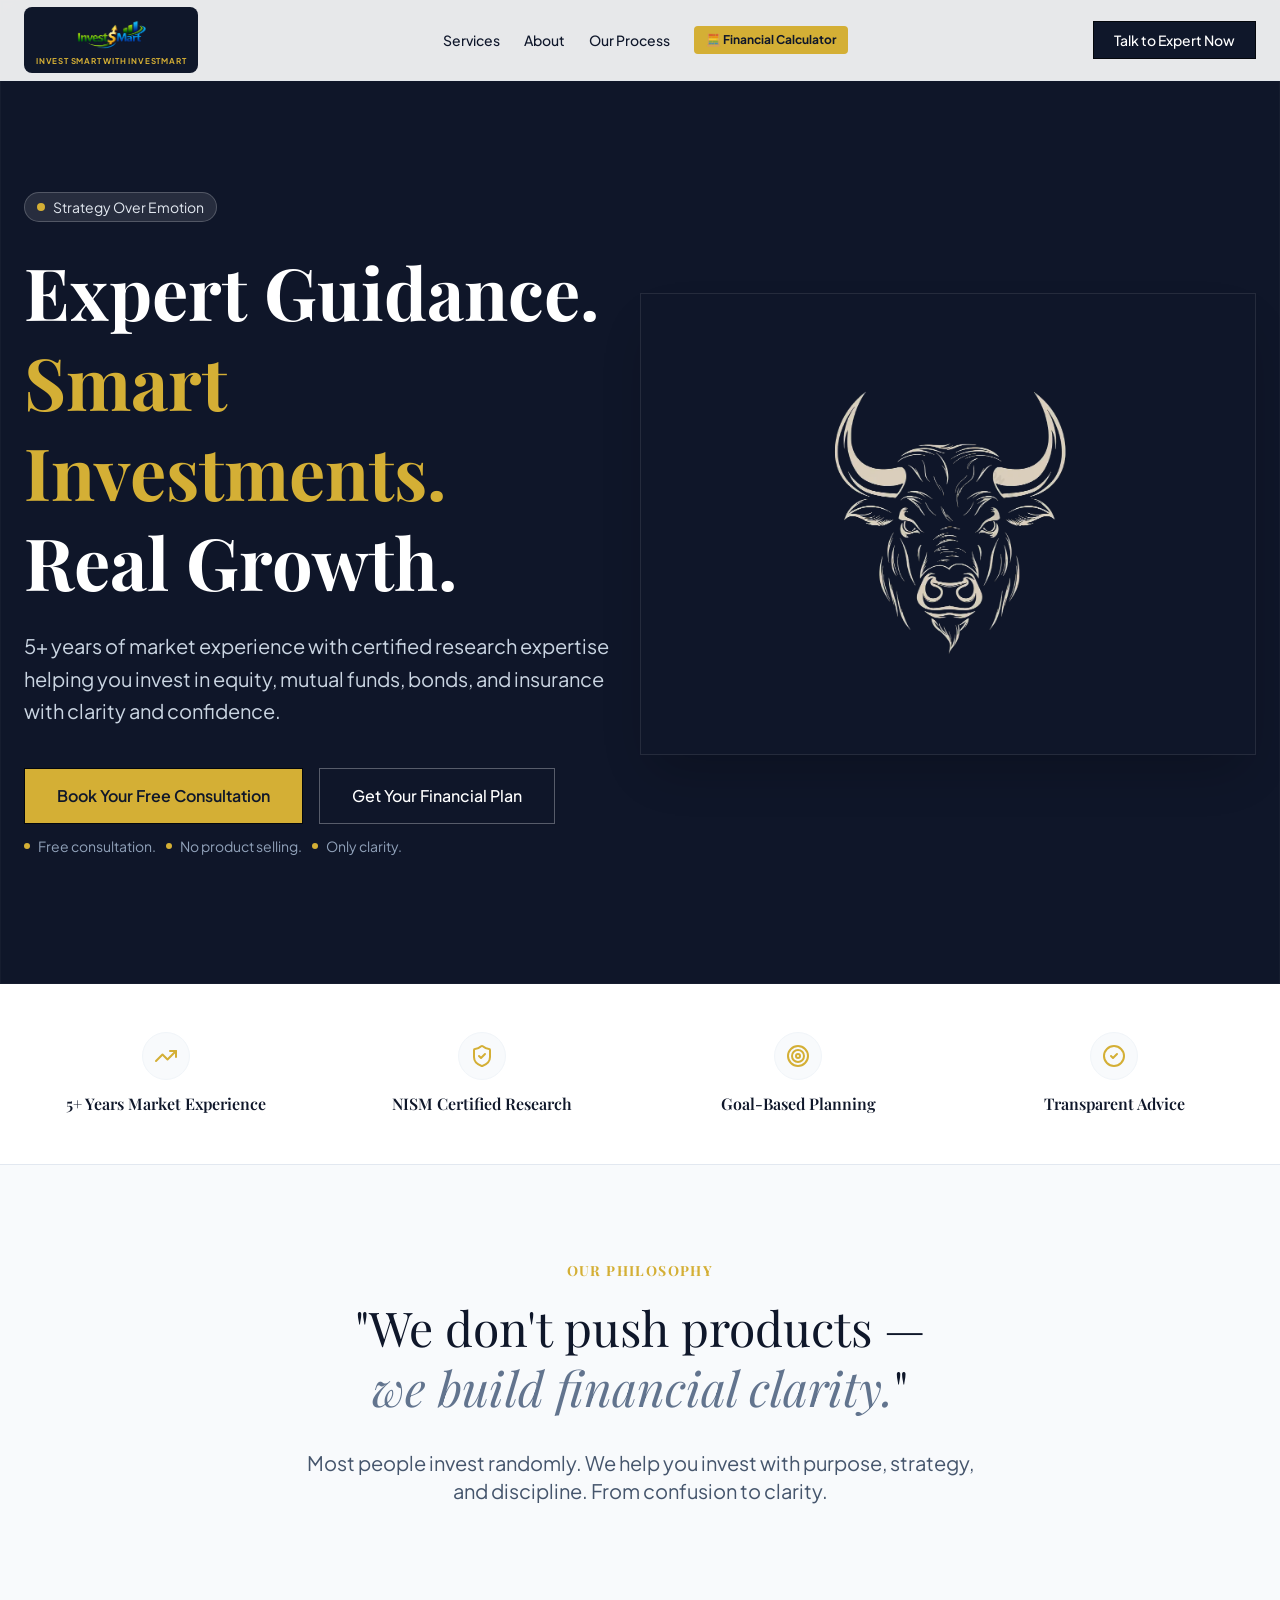
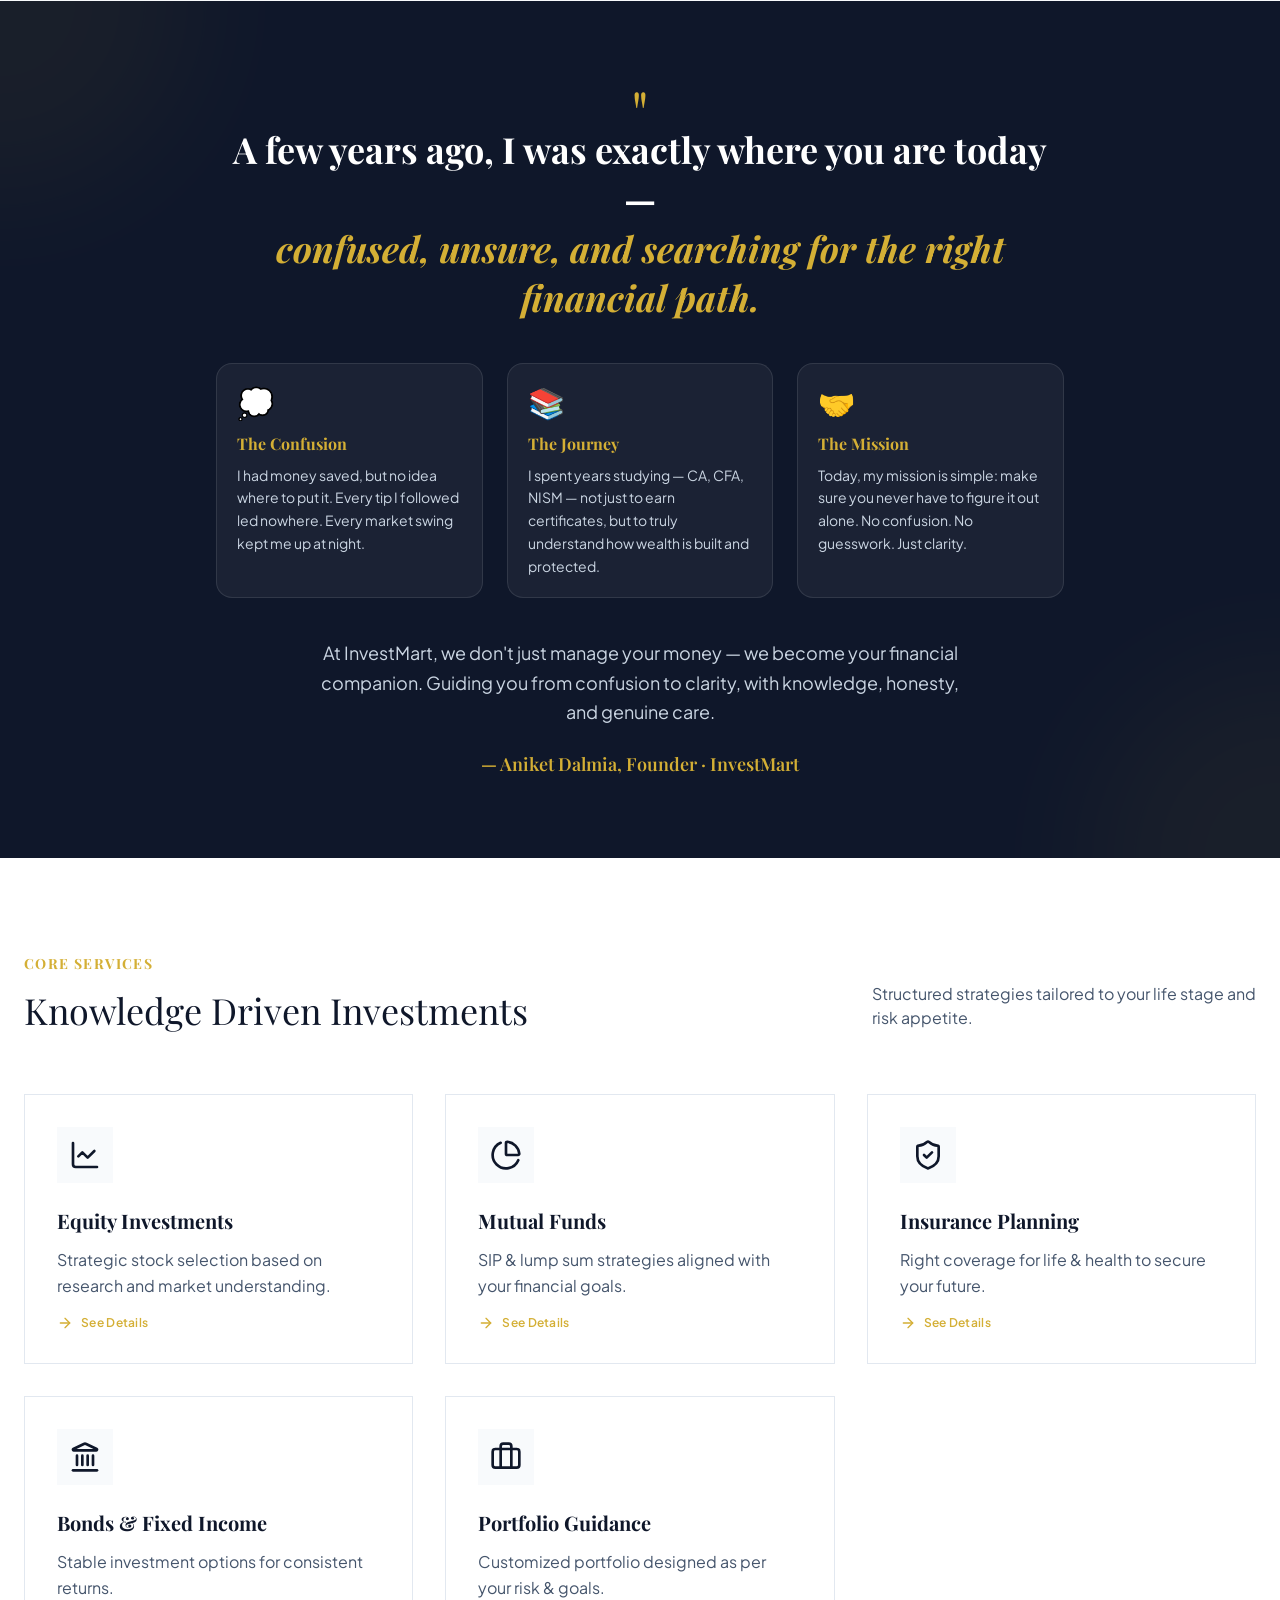
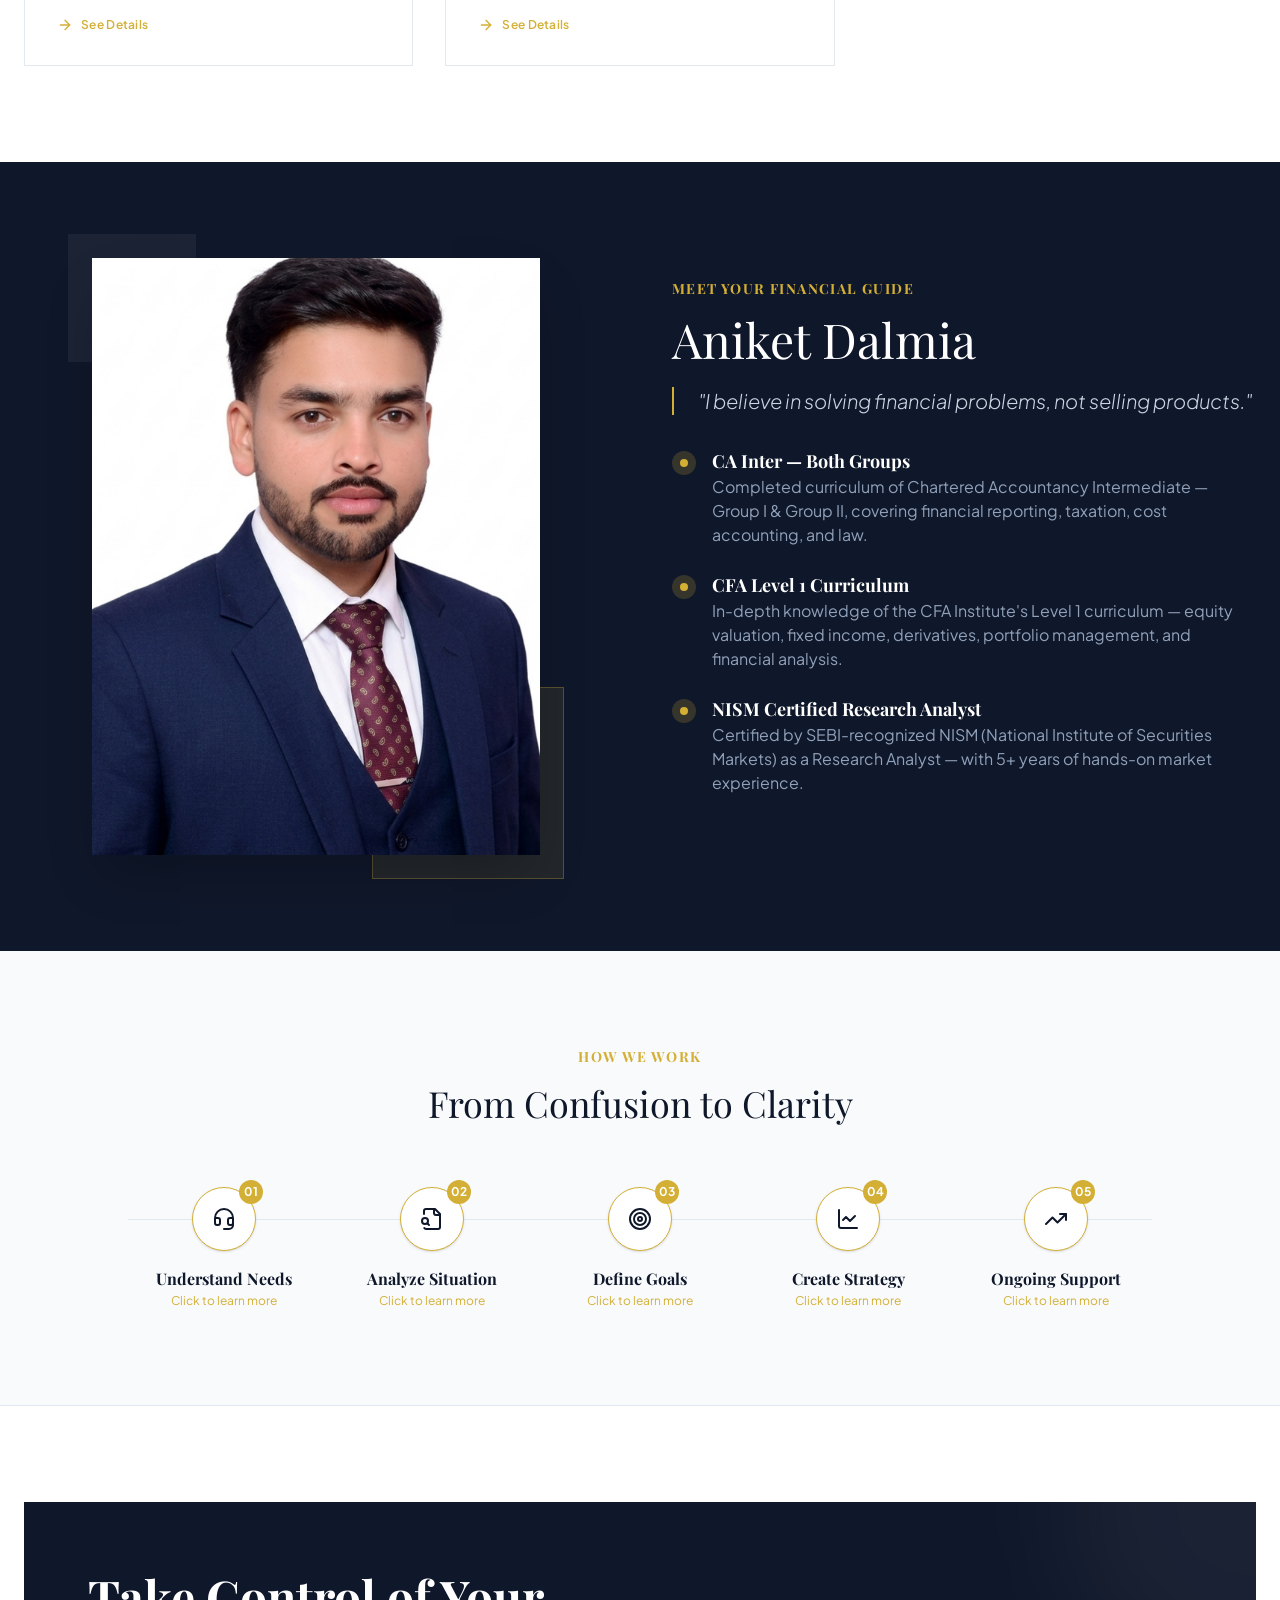
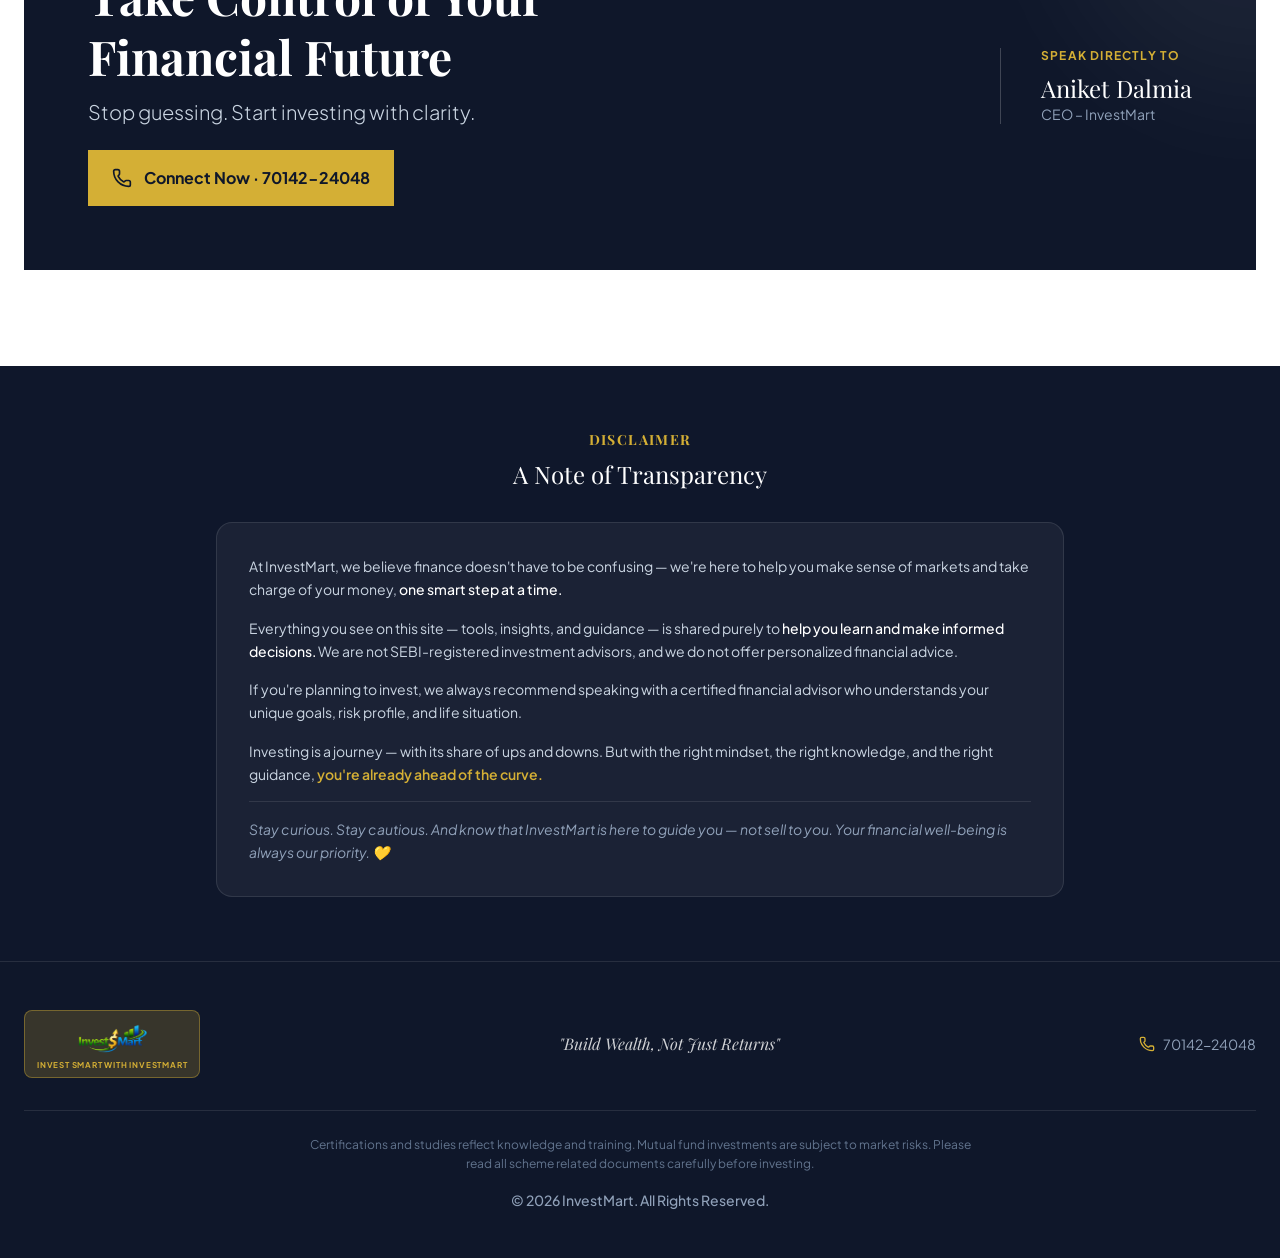
==== commit a9d9b43b: "Changed images and add image in calc" ====
--- a/index.html
+++ b/index.html
@@ -98,7 +98,7 @@
               </div>
             </div>
             <div class="hidden md:flex items-center justify-center">
-              <img alt="Bull Market" src="images/Bull%20Photo.jpeg"
+              <img alt="Bull Market" src="images/bull_transparent_fixed.png"
                 class="w-full max-w-[520px] rounded-[2rem] shadow-2xl border border-white/10 object-cover opacity-90 brightness-90">
             </div>
           </div>
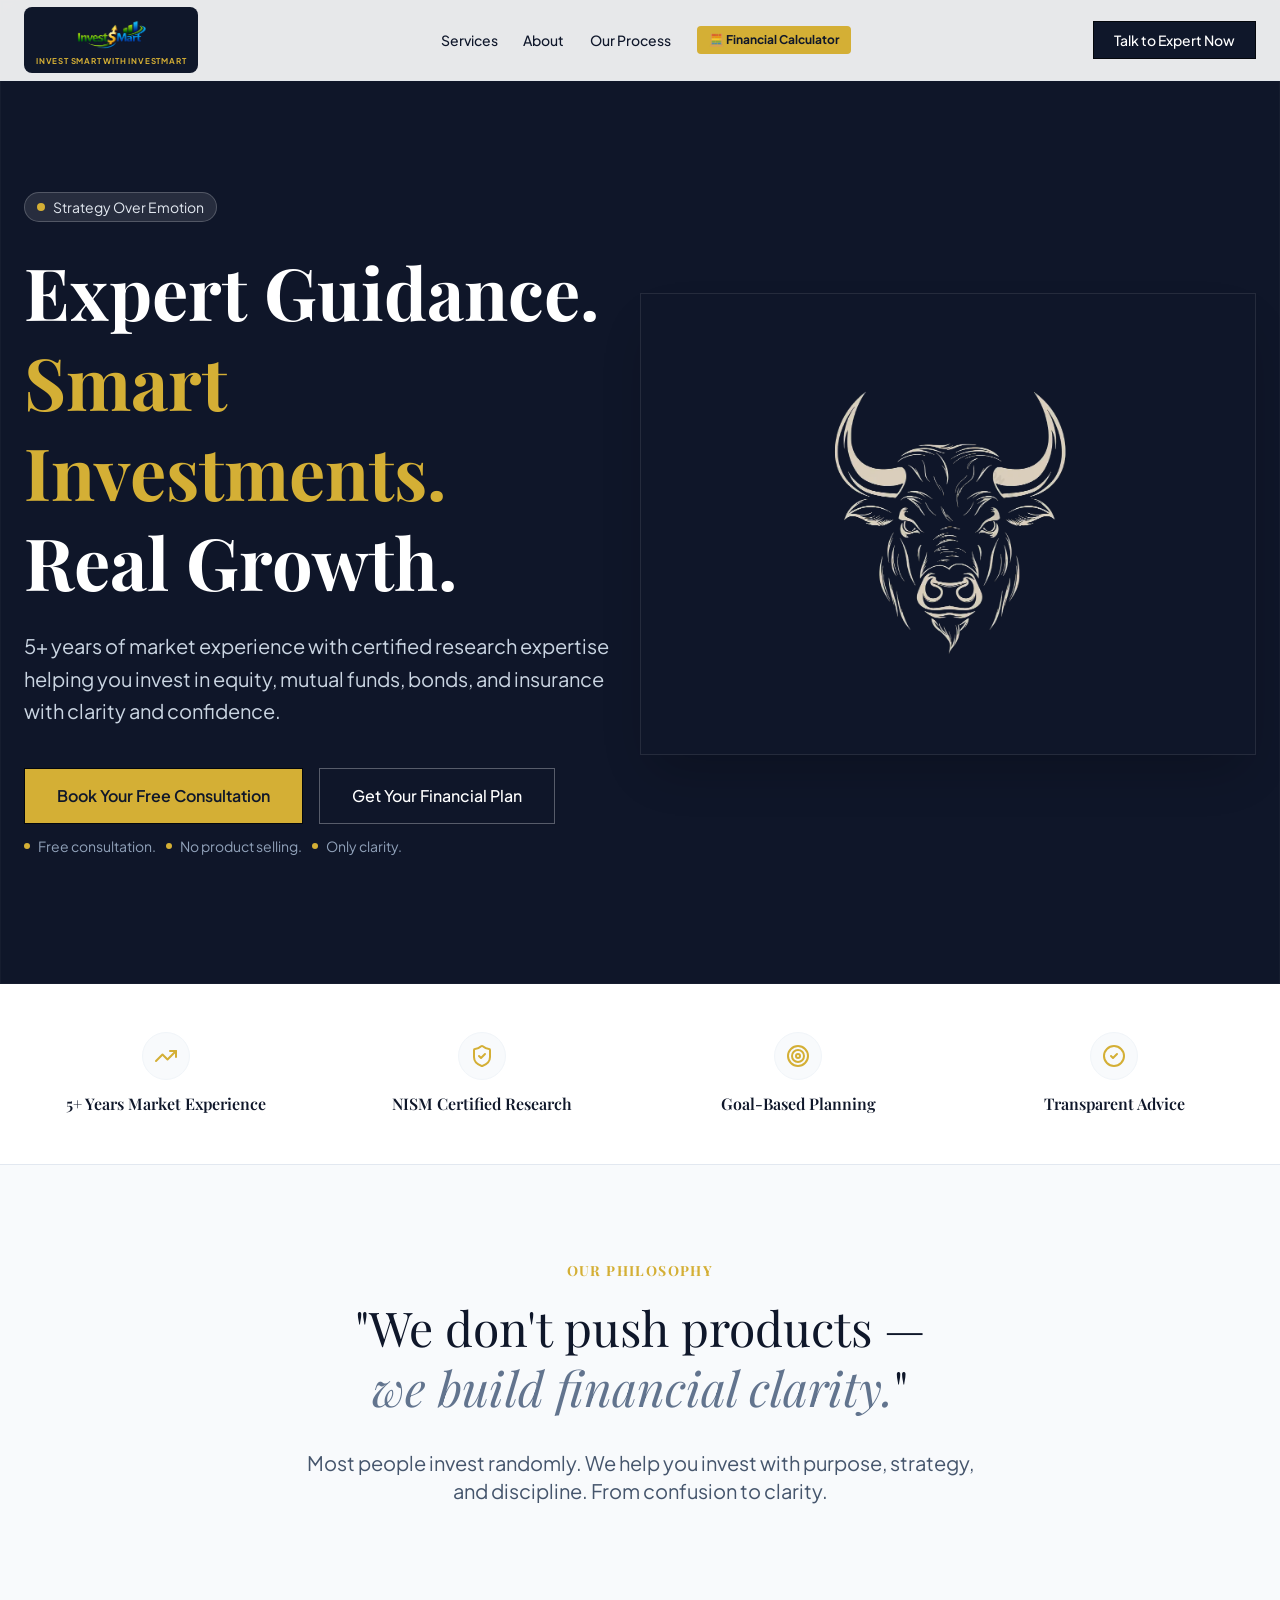
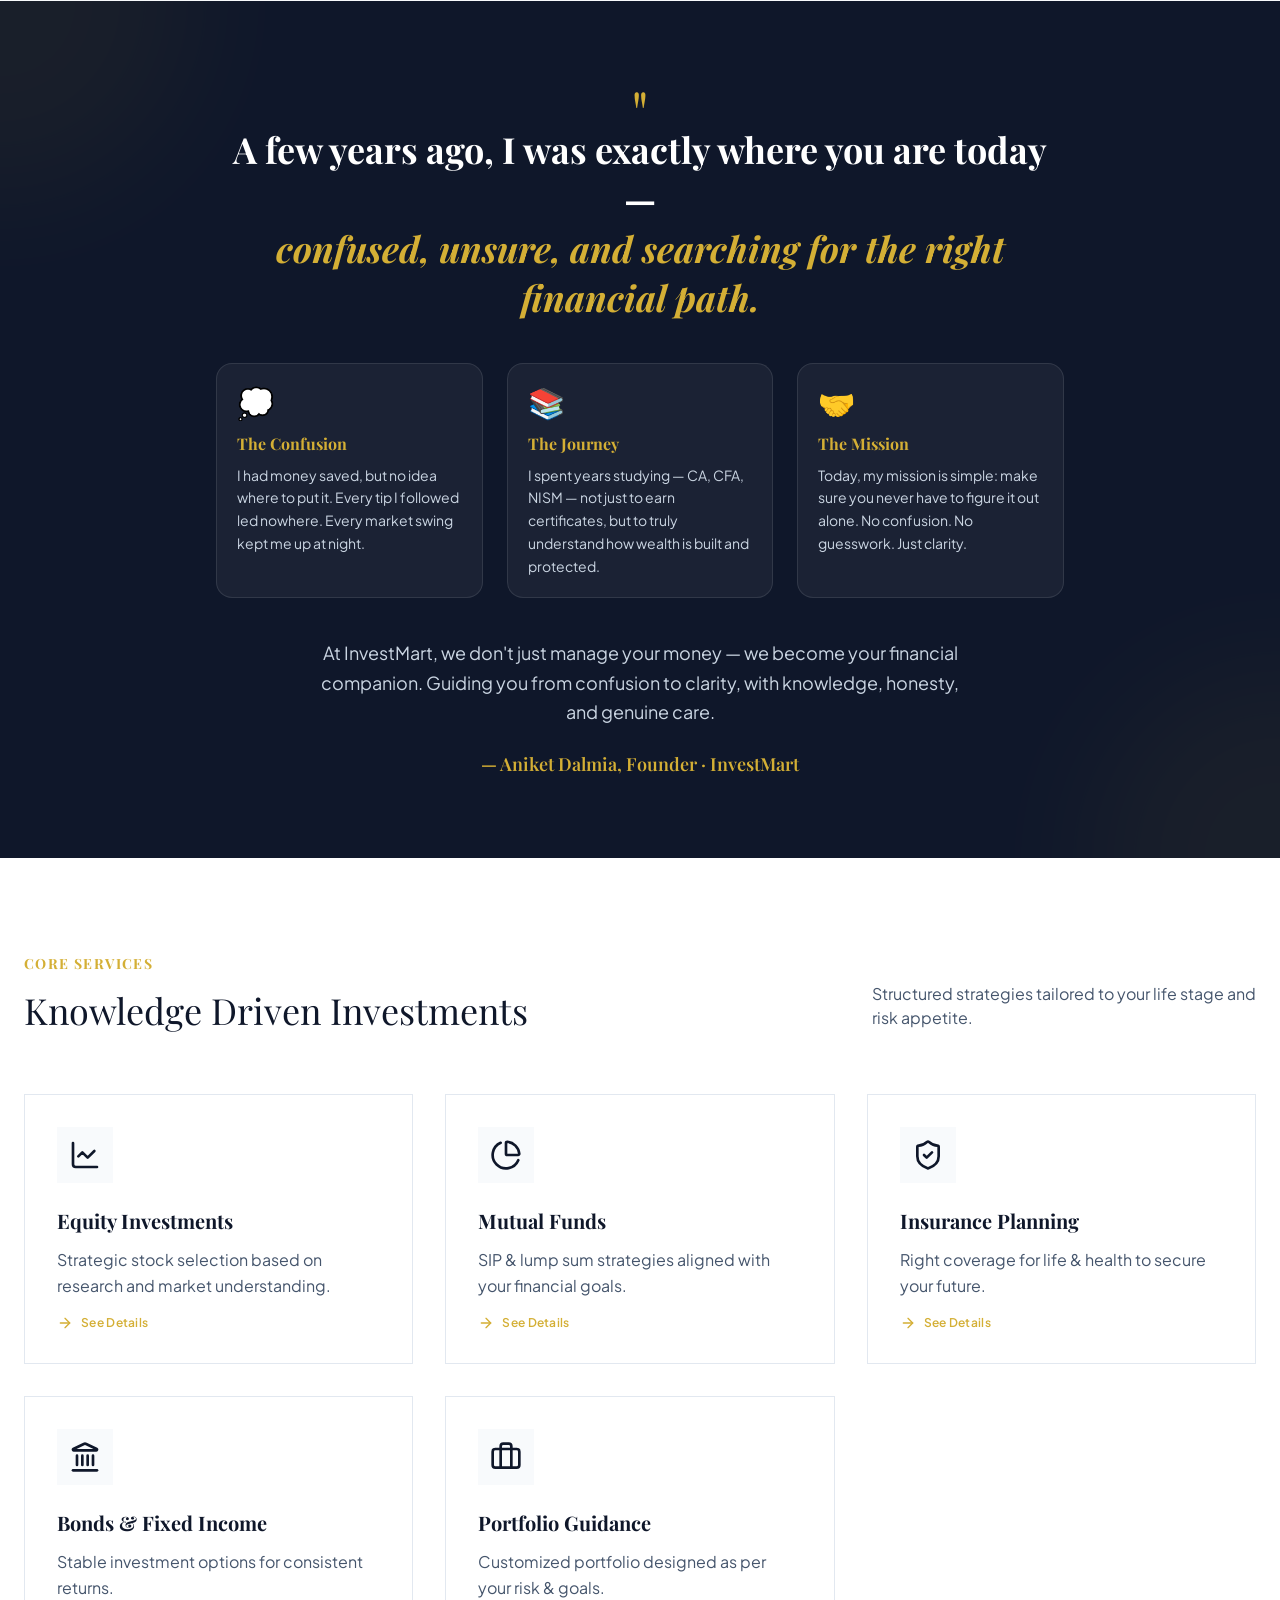
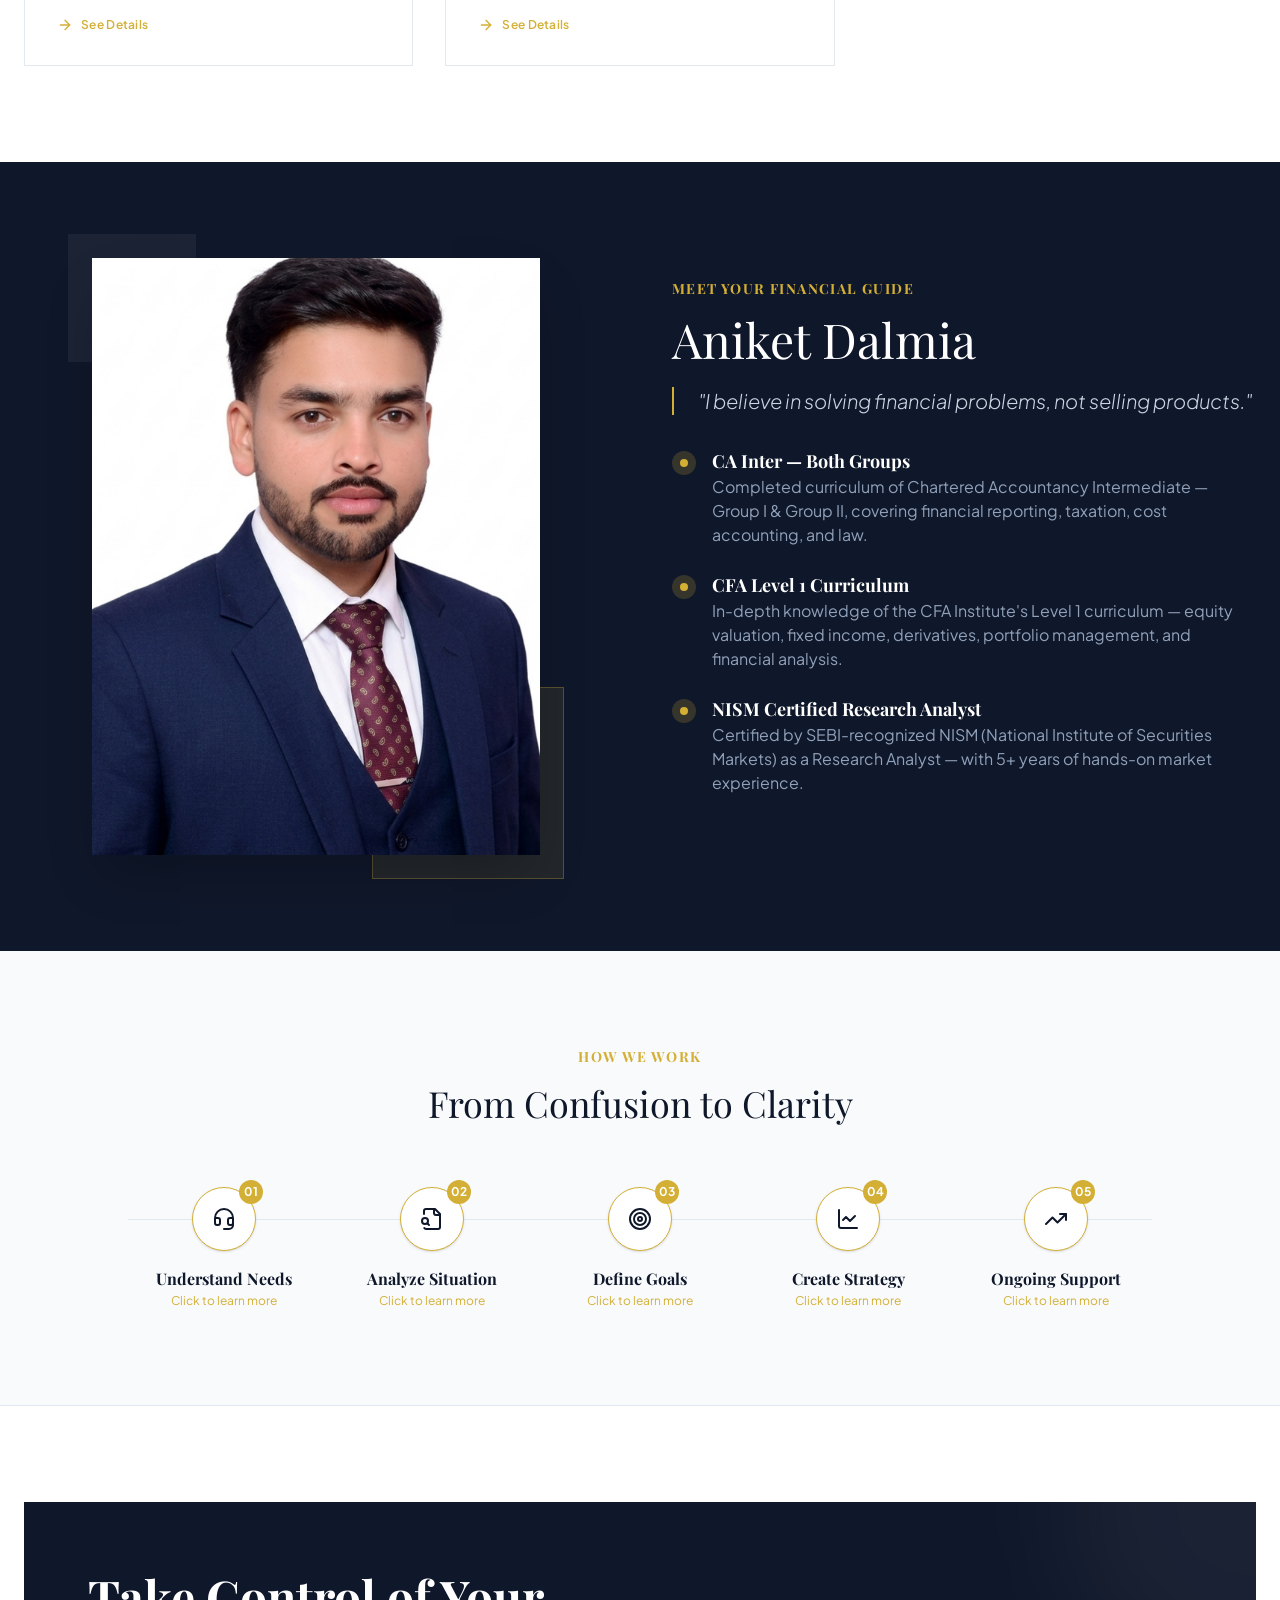
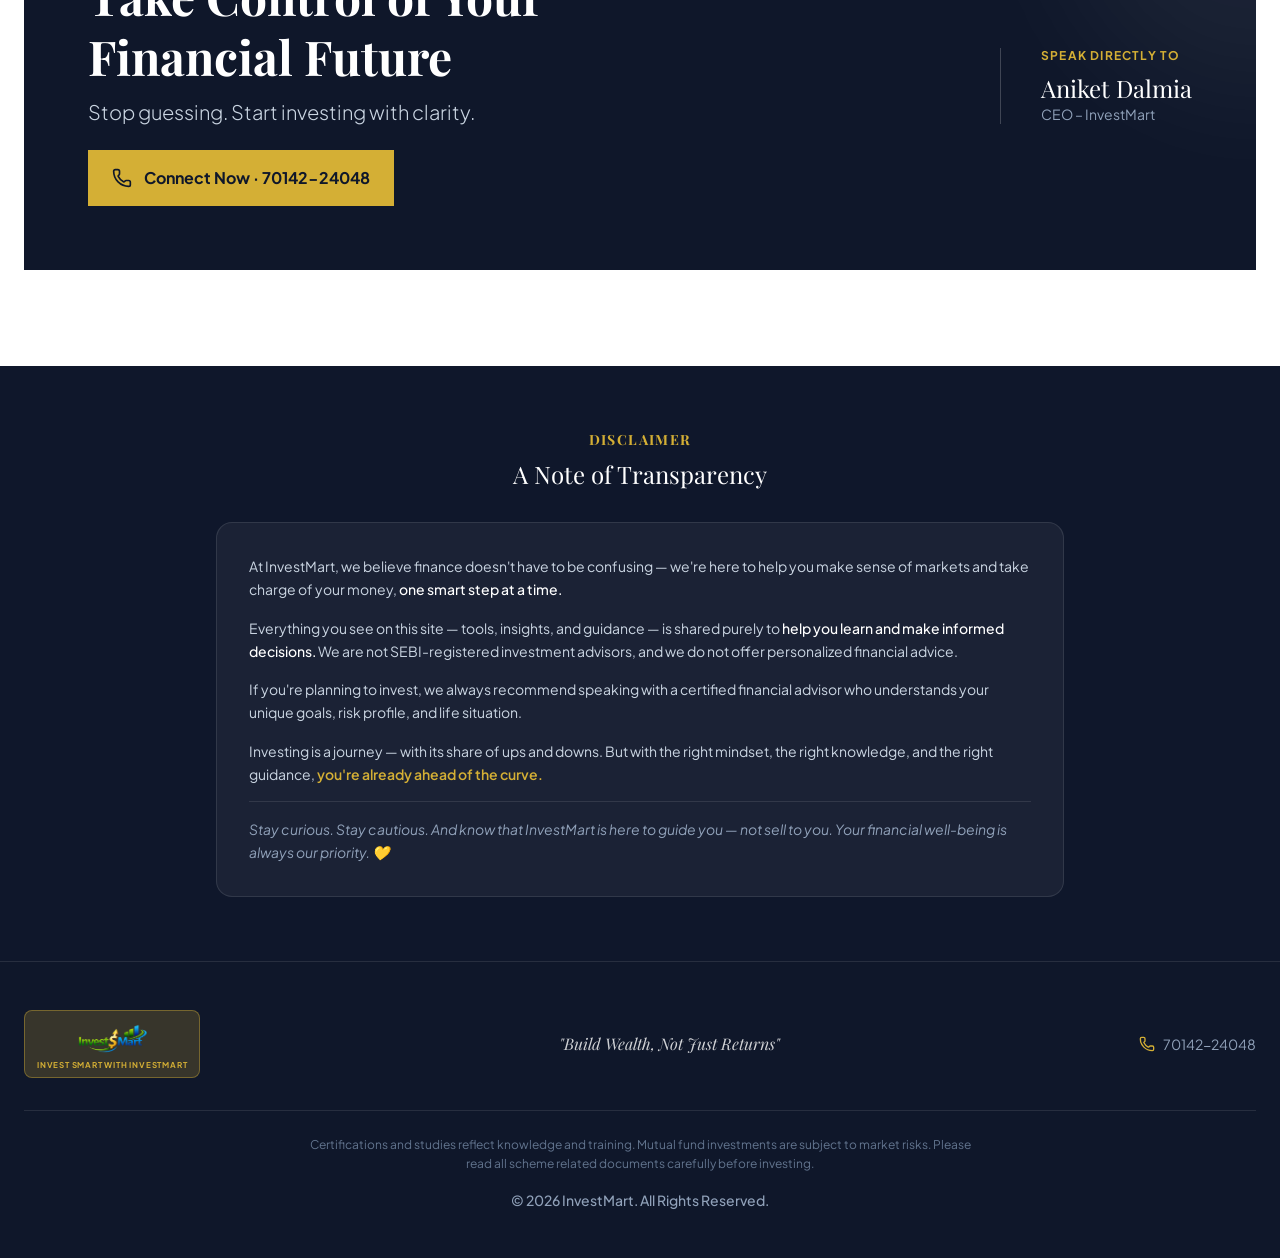
==== commit 97de8a61: "menu changed" ====
--- a/index.html
+++ b/index.html
@@ -4,7 +4,7 @@
   <meta charset="UTF-8">
   <meta name="viewport" content="width=device-width, initial-scale=1.0, maximum-scale=1">
   <title>InvestMart</title>
-  <link rel="icon" type="image/svg+xml" href="/favicon.svg">
+  <link rel="icon" type="image/svg+xml" href="favicon.svg">
   <link rel="preconnect" href="https://fonts.googleapis.com">
   <link rel="preconnect" href="https://fonts.gstatic.com" crossorigin="">
   <link
@@ -12,6 +12,7 @@
     rel="stylesheet">
   <script type="module" crossorigin="" src="/assets/index-CXts7H5m.js"></script>
   <link rel="stylesheet" href="styles.css">
+  <link rel="stylesheet" href="mobile.css">
   <style>
     @font-face {
       font-family: 'Open Sans Regular';
@@ -42,27 +43,38 @@
   <div id="root">
     <div
       class="min-h-screen bg-slate-50 font-sans text-slate-900 selection:bg-secondary selection:text-white overflow-x-hidden">
-      <header class="fixed top-0 w-full bg-white/90 backdrop-blur-md z-50 border-b border-slate-200/50">
-        <div class="container mx-auto px-6 h-20 flex items-center justify-between">
+      <header class="fixed top-0 w-full bg-white/90 backdrop-blur-md z-50 border-b border-slate-200/50 home-header">
+        <div class="container mx-auto px-6 h-20 flex items-center justify-between home-header-inner">
           <div class="flex items-center">
-            <div class="bg-primary rounded-xl px-3 py-2 flex flex-col items-center gap-0.5"><img alt="InvestMart"
+            <div class="bg-primary rounded-xl px-3 py-2 flex flex-col items-center gap-0.5 home-brand"><img alt="InvestMart"
                 class="h-10 w-auto object-contain" src="images/SiteLogo.png"><span
                 class="text-[8px] font-bold tracking-widest text-secondary uppercase leading-none">Invest Smart with
                 InvestMart</span></div>
           </div>
-          <div class="hidden md:flex items-center gap-6 text-sm font-medium">
+          <nav class="hidden md:flex items-center gap-6 text-sm font-medium home-desktop-nav" aria-label="Main navigation">
             <a href="#services"
               class="hover:text-secondary transition-colors">Services</a>
               <a href="#about" class="hover:text-secondary transition-colors">About</a>
               <a href="#process"
               class="hover:text-secondary transition-colors">Our Process</a><a href="calculator.html"
               class="flex items-center gap-1.5 bg-secondary text-primary px-3 py-1.5 rounded-lg font-bold hover:bg-secondary/90 transition-colors text-xs">🧮
-              Financial Calculator</a></div><a href="#contact"
-            class="inline-flex items-center justify-center gap-2 whitespace-nowrap font-medium transition-colors focus-visible:outline-none focus-visible:ring-1 focus-visible:ring-ring disabled:pointer-events-none disabled:opacity-50 [&amp;_svg]:pointer-events-none [&amp;_svg]:size-4 [&amp;_svg]:shrink-0 hover-elevate active-elevate-2 border border-primary-border min-h-9 py-2 bg-primary hover:bg-primary/90 text-white rounded-none px-5 text-sm">Talk
+              Financial Calculator</a></nav>
+          <button class="home-menu-toggle" type="button" aria-expanded="false" aria-controls="mobile-navigation" aria-label="Open navigation menu">
+            <span></span><span></span><span></span>
+          </button>
+          <a href="#contact"
+            class="inline-flex items-center justify-center gap-2 whitespace-nowrap font-medium transition-colors focus-visible:outline-none focus-visible:ring-1 focus-visible:ring-ring disabled:pointer-events-none disabled:opacity-50 [&amp;_svg]:pointer-events-none [&amp;_svg]:size-4 [&amp;_svg]:shrink-0 hover-elevate active-elevate-2 border border-primary-border min-h-9 py-2 bg-primary hover:bg-primary/90 text-white rounded-none px-5 text-sm home-contact-link home-desktop-cta">Talk
             to Expert Now</a>
         </div>
+        <nav class="home-mobile-nav" id="mobile-navigation" aria-label="Mobile navigation" hidden>
+          <a href="#services">Services</a>
+          <a href="#about">About</a>
+          <a href="#process">Our Process</a>
+          <a href="calculator.html">🧮 Financial Calculator</a>
+          <a href="#contact">Talk to Expert Now</a>
+        </nav>
       </header>
-      <section class="relative pt-32 pb-20 md:pt-48 md:pb-32 overflow-hidden bg-primary text-white">
+      <section class="relative pt-32 pb-20 md:pt-48 md:pb-32 overflow-hidden bg-primary text-white home-hero">
         <div class="absolute inset-0 z-0 opacity-20"><img alt="Abstract Financial Background"
             class="w-full h-full object-cover object-center" src="/hero-bg.png">
           <div class="absolute inset-0 bg-primary/80"></div>
@@ -75,7 +87,7 @@
                   class="inline-flex items-center gap-2 px-3 py-1 rounded-full bg-white/10 border border-white/20 text-sm mb-6 text-slate-200"
                   style="opacity: 1; transform: none;"><span class="w-2 h-2 rounded-full bg-secondary"></span>Strategy
                   Over Emotion</div>
-                <h1 class="text-5xl md:text-7xl font-serif font-bold leading-tight mb-6"
+                <h1 class="text-5xl md:text-7xl font-serif font-bold leading-tight mb-6 home-hero-title"
                   style="opacity: 1; transform: none;">Expert Guidance.<br><span class="text-secondary">Smart
                     Investments.</span><br>Real Growth.</h1>
                 <p class="text-lg md:text-xl text-slate-300 mb-10 max-w-2xl leading-relaxed"
@@ -583,6 +595,7 @@
   </div>
   <script src="https://replit-cdn.com/replit-pill/replit-pill.global.js" data-referral-code="7wog1fmuqhe2"
     data-repl-id="3add9a1e-dd37-434a-8b87-55801eac20e6"></script>
+  <script src="mobile-nav.js" defer></script>
 
   <div id="give-freely-root-bcjindcccaagfpapjjmafapmmgkkhgoa" class="give-freely-root"
     data-extension-id="bcjindcccaagfpapjjmafapmmgkkhgoa" data-extension-name="JSON Formatter" style="display: block;">
--- a/mobile.css
+++ b/mobile.css
@@ -0,0 +1,163 @@
+@media (max-width: 1023px) {
+  .home-header-inner {
+    height: auto;
+    min-height: 72px;
+    padding: 8px 12px;
+    gap: 10px;
+  }
+
+  .home-desktop-nav,
+  .home-desktop-cta {
+    display: none !important;
+  }
+
+  .home-menu-toggle {
+    display: inline-flex;
+    width: 44px;
+    height: 44px;
+    flex: 0 0 44px;
+    flex-direction: column;
+    align-items: center;
+    justify-content: center;
+    gap: 5px;
+    border: 1px solid hsl(var(--primary) / 0.2);
+    border-radius: 10px;
+    background: hsl(var(--primary));
+    cursor: pointer;
+  }
+
+  .home-menu-toggle span {
+    display: block;
+    width: 20px;
+    height: 2px;
+    border-radius: 2px;
+    background: white;
+    transition: transform 180ms ease, opacity 180ms ease;
+  }
+
+  .home-menu-toggle[aria-expanded="true"] span:first-child {
+    transform: translateY(7px) rotate(45deg);
+  }
+
+  .home-menu-toggle[aria-expanded="true"] span:nth-child(2) {
+    opacity: 0;
+  }
+
+  .home-menu-toggle[aria-expanded="true"] span:last-child {
+    transform: translateY(-7px) rotate(-45deg);
+  }
+
+  .home-mobile-nav:not([hidden]) {
+    display: flex;
+    flex-direction: column;
+    gap: 4px;
+    padding: 8px 16px 16px;
+    border-top: 1px solid hsl(var(--primary) / 0.1);
+    background: white;
+    box-shadow: 0 12px 20px rgb(15 23 42 / 0.12);
+  }
+
+  .home-mobile-nav a {
+    display: block;
+    padding: 12px 14px;
+    border-radius: 8px;
+    color: hsl(var(--primary));
+    font-size: 15px;
+    font-weight: 600;
+  }
+
+  .home-mobile-nav a:hover,
+  .home-mobile-nav a:focus-visible {
+    background: hsl(var(--secondary) / 0.18);
+    outline: none;
+  }
+
+  .home-mobile-nav a:last-child {
+    margin-top: 4px;
+    background: hsl(var(--primary));
+    color: white;
+    text-align: center;
+  }
+
+  .home-brand {
+    padding: 6px 8px;
+    border-radius: 10px;
+  }
+
+  .home-brand img {
+    height: 32px;
+    width: auto;
+  }
+
+  .home-brand span {
+    font-size: 7px;
+    letter-spacing: 0.07em;
+  }
+
+  .home-hero {
+    padding-top: 112px;
+    padding-bottom: 56px;
+  }
+
+  .home-hero > .container {
+    padding-left: 16px;
+    padding-right: 16px;
+  }
+
+  .home-hero-title {
+    font-size: clamp(2.25rem, 10vw, 3rem);
+    line-height: 1.08;
+    overflow-wrap: anywhere;
+  }
+
+  .calculator-header-inner {
+    min-height: 72px;
+    padding: 10px 12px;
+    gap: 8px;
+  }
+
+  .calculator-header-title {
+    position: static;
+    inset: auto;
+    text-align: right;
+    flex: 1;
+  }
+
+  .calculator-header-title h1 {
+    font-size: 15px;
+  }
+
+  .calculator-header-title p {
+    font-size: 10px;
+  }
+}
+
+@media (max-width: 360px) {
+  .home-header-inner {
+    padding-right: 10px;
+    padding-left: 10px;
+    gap: 8px;
+  }
+
+  .home-hero-title {
+    font-size: 2.15rem;
+  }
+}
+
+@media (min-width: 1024px) {
+  .home-menu-toggle,
+  .home-mobile-nav {
+    display: none !important;
+  }
+
+  .home-desktop-nav {
+    flex-shrink: 0;
+    gap: clamp(16px, 2vw, 30px);
+    white-space: nowrap;
+  }
+
+  .home-desktop-cta {
+    flex-shrink: 0;
+    white-space: nowrap;
+  }
+}
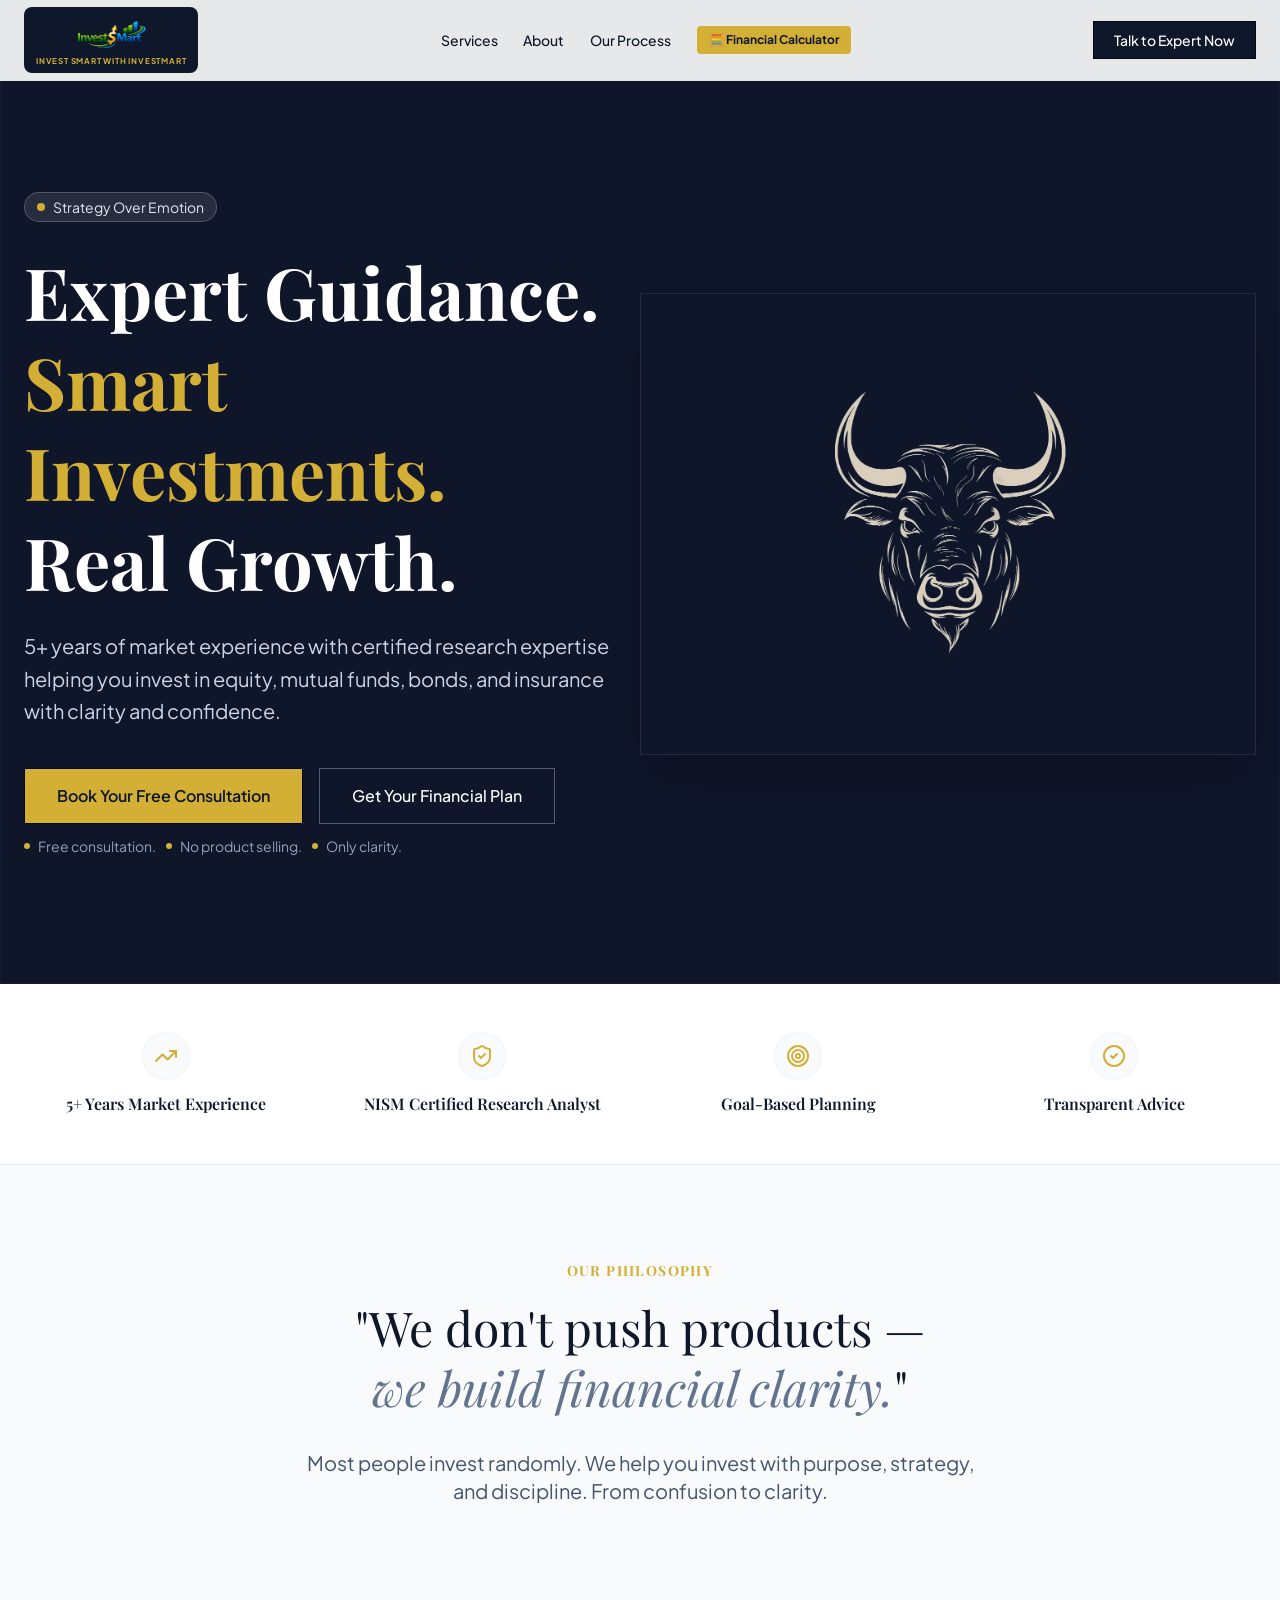
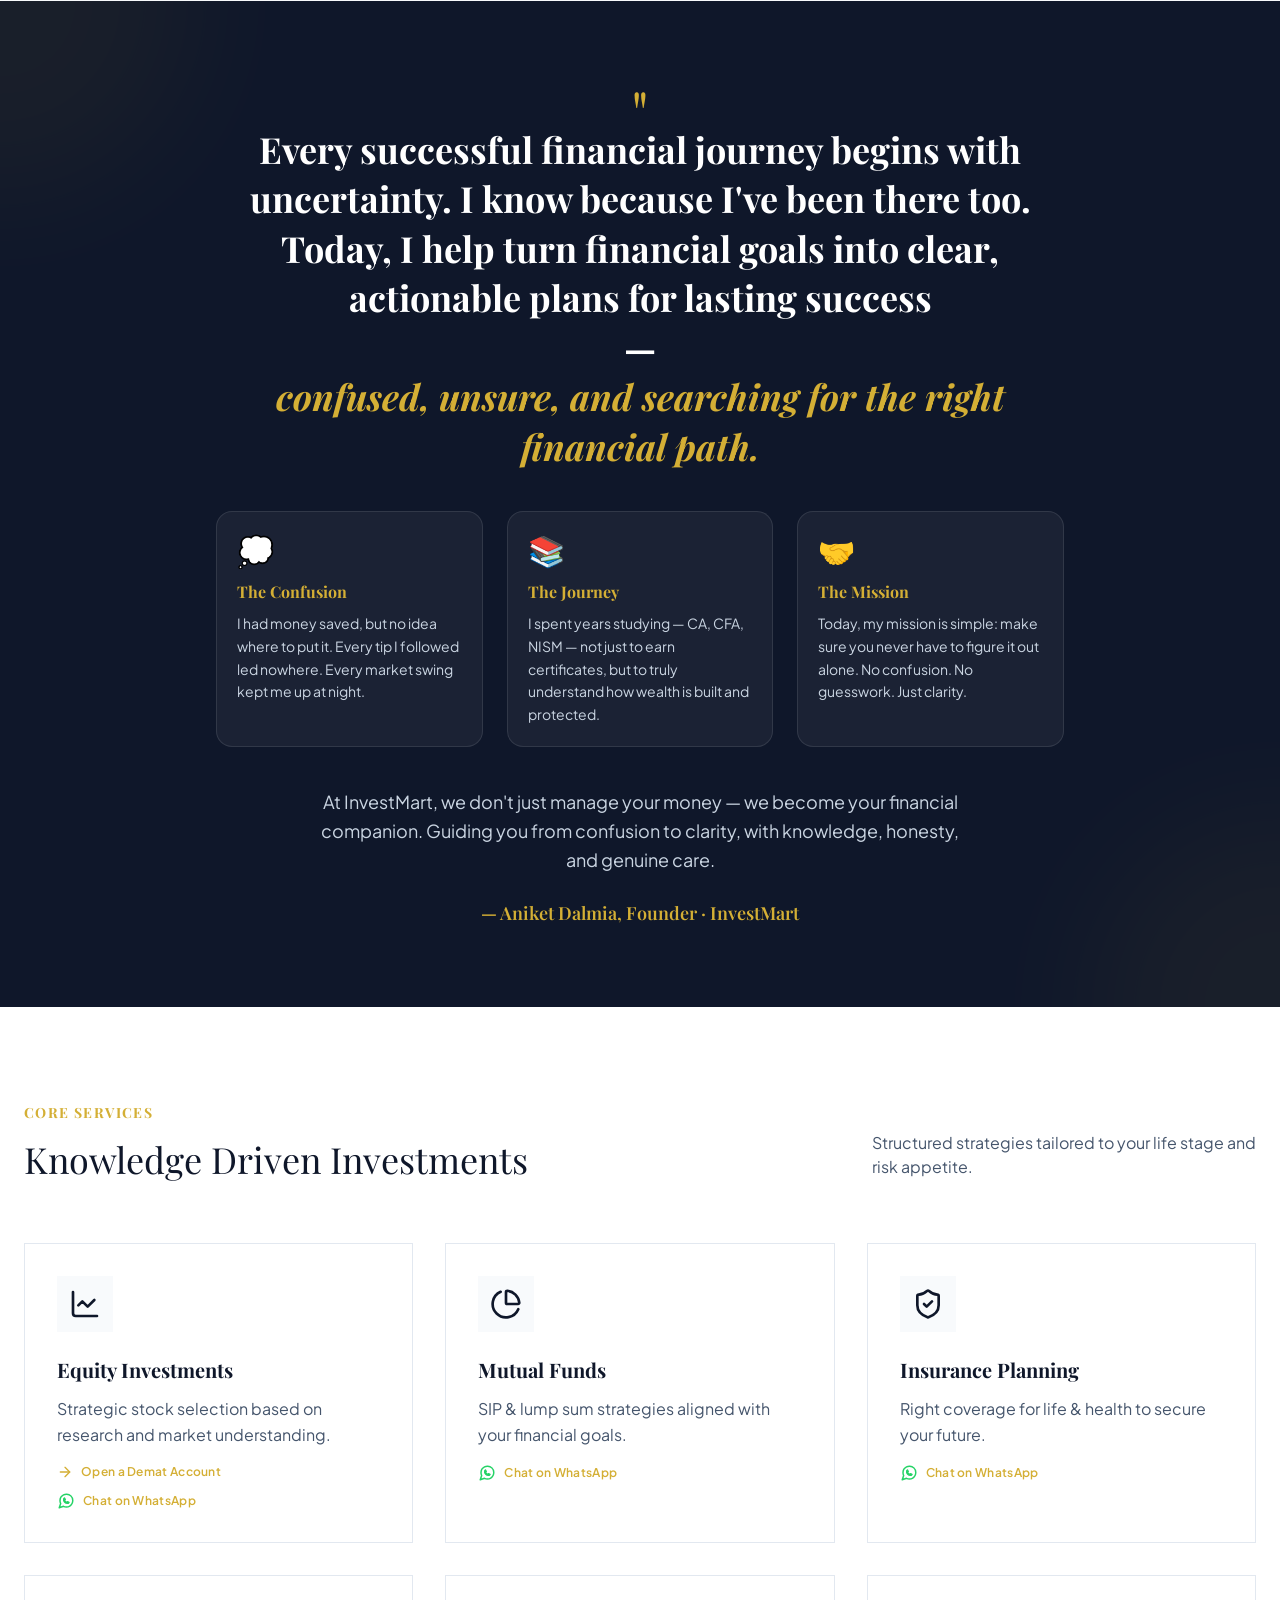
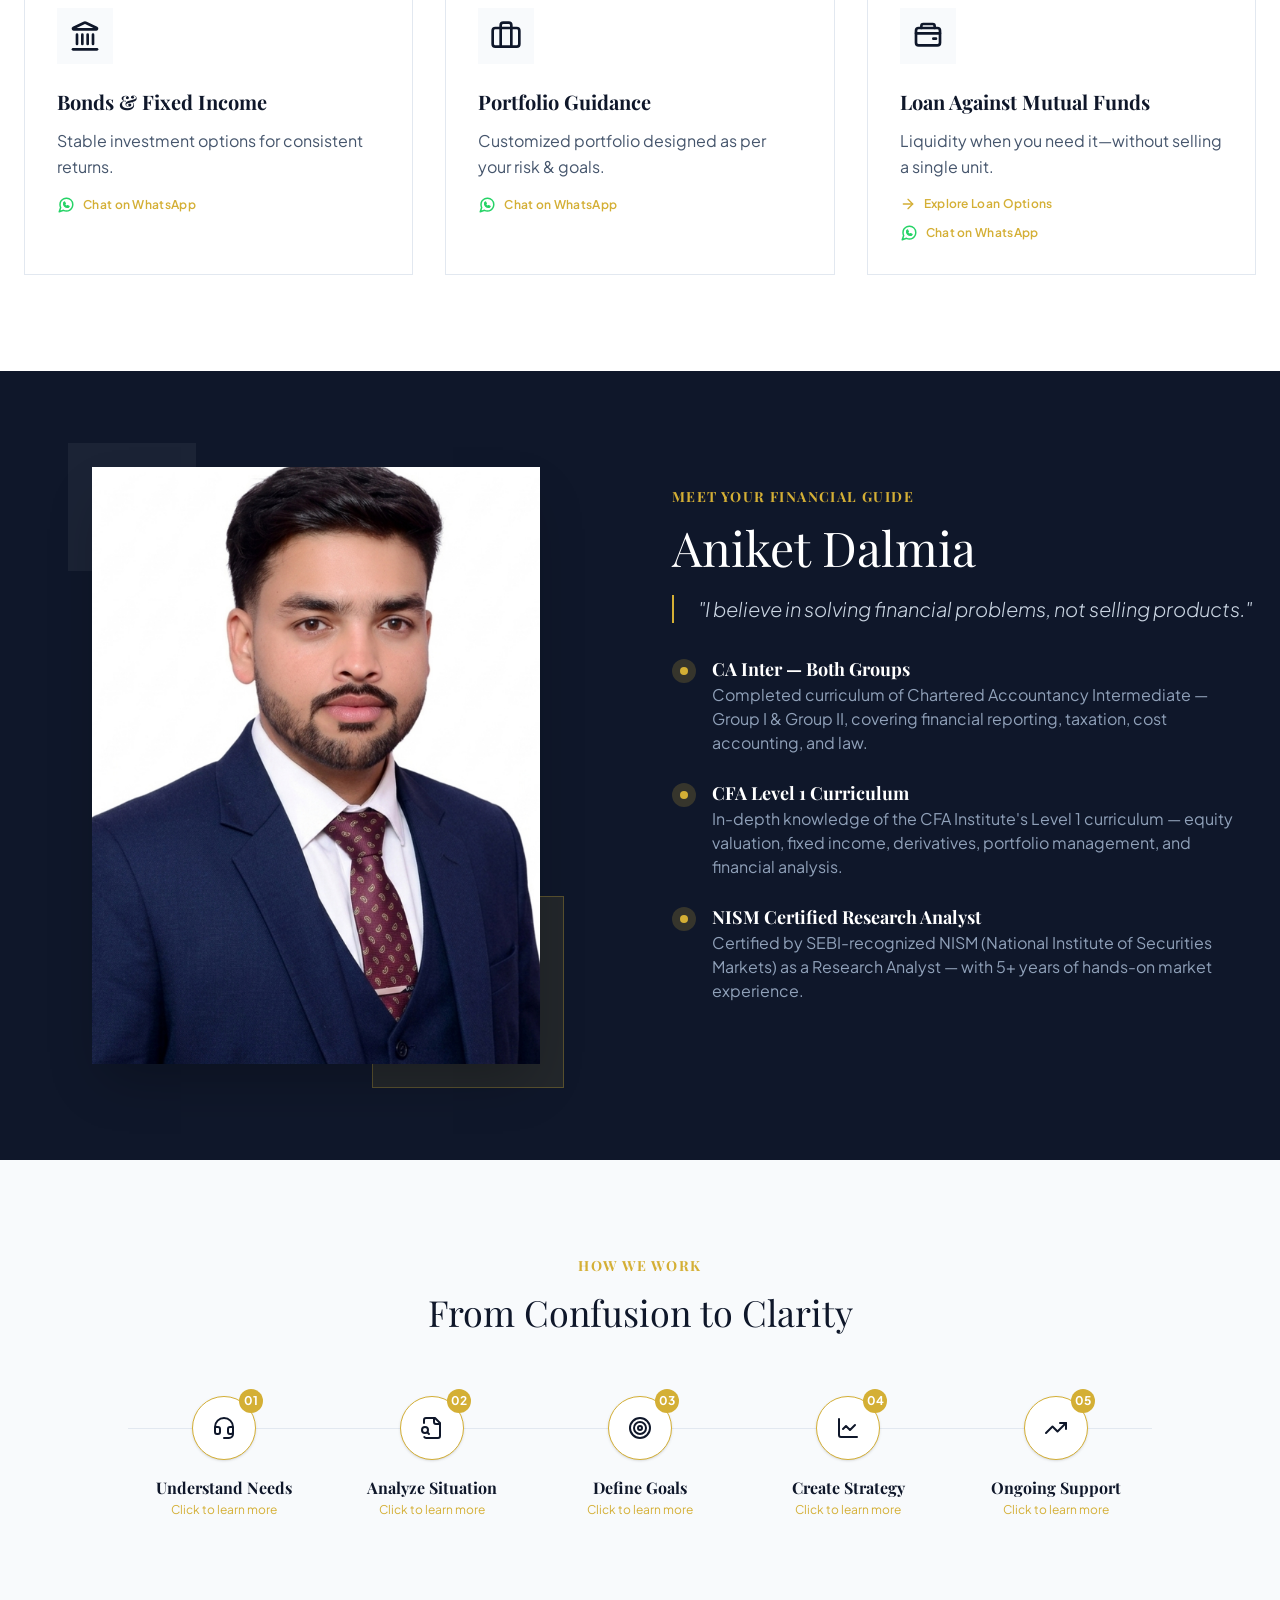
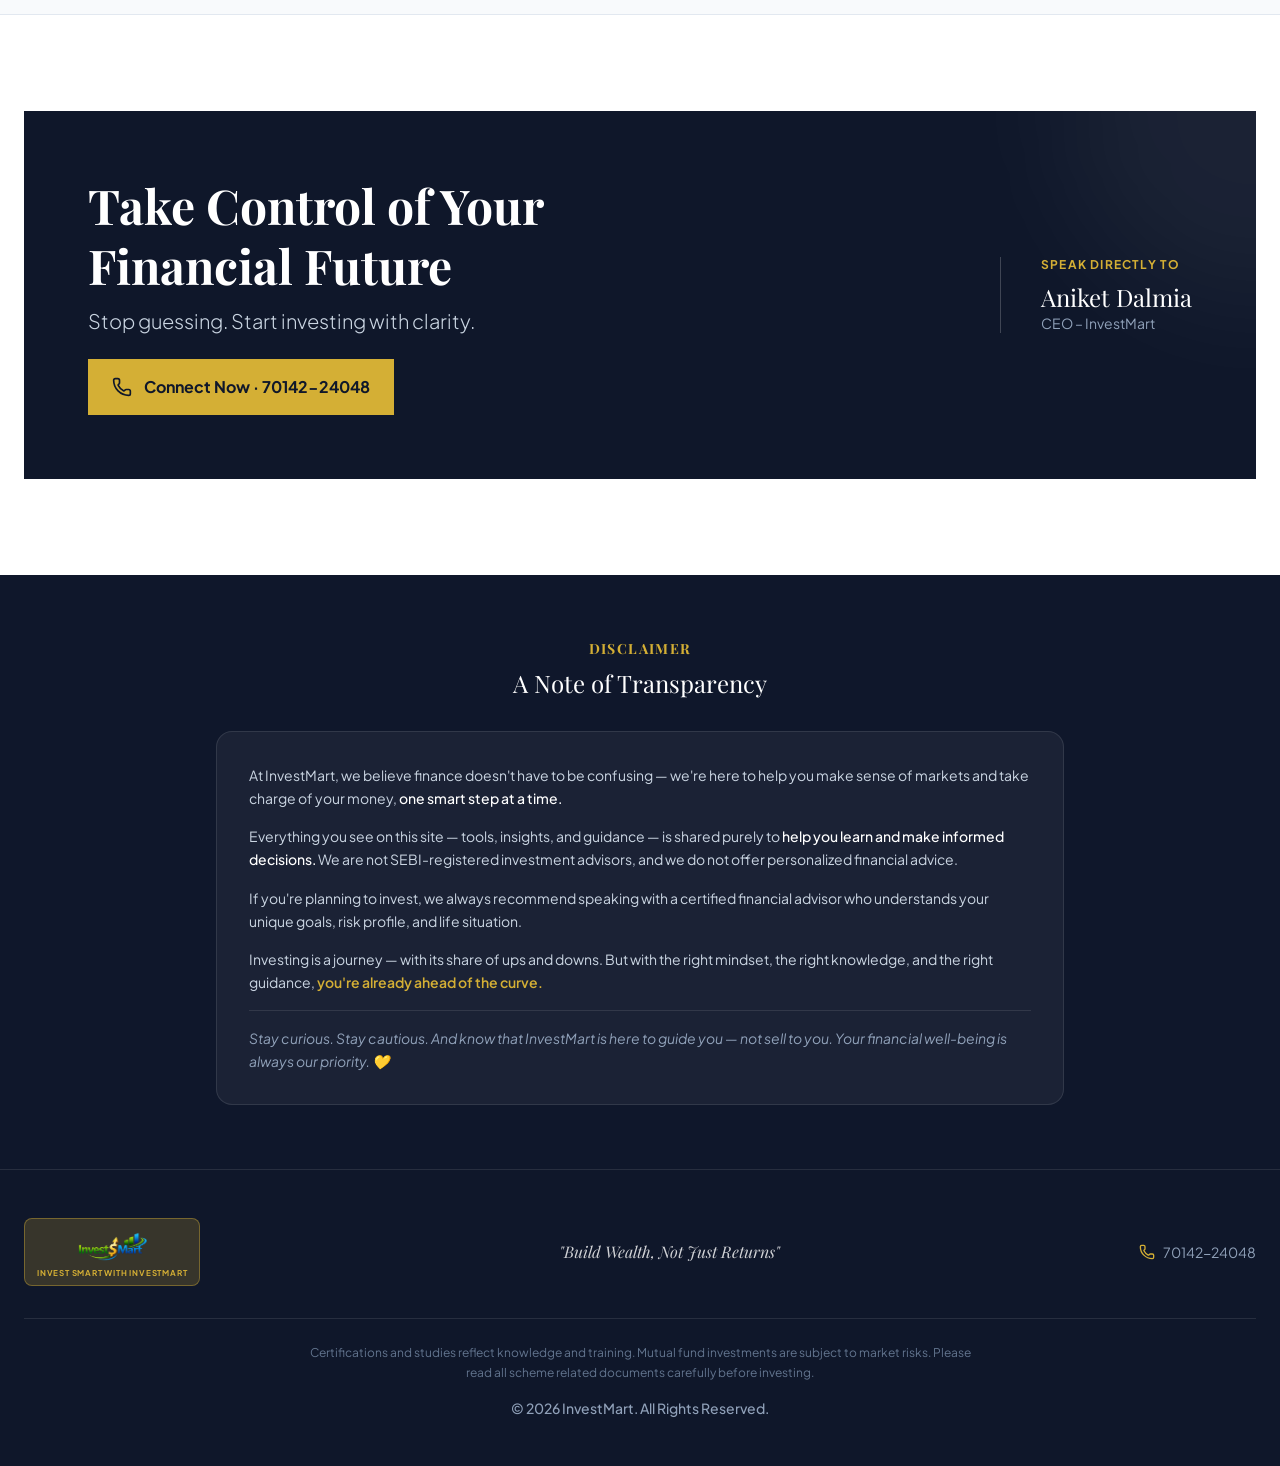
==== commit 5e6a9b59: "v2.1.0 - Added new service Loan Againest mutual fund and added links in  all services" ====
--- a/index.html
+++ b/index.html
@@ -99,7 +99,7 @@
                       class="inline-flex items-center justify-center gap-2 whitespace-nowrap transition-colors focus-visible:outline-none focus-visible:ring-1 focus-visible:ring-ring disabled:pointer-events-none disabled:opacity-50 [&amp;_svg]:pointer-events-none [&amp;_svg]:size-4 [&amp;_svg]:shrink-0 hover-elevate active-elevate-2 border border-primary-border min-h-10 bg-secondary hover:bg-secondary/90 text-primary text-base rounded-none h-14 px-8 font-semibold">Book
                       Your Free Consultation
                     </button>
-                  </div><button onclick="window.location.href='#services'"
+                  </div><button onclick="window.location.href='calculator.html'"
                     class="inline-flex items-center justify-center gap-2 whitespace-nowrap font-medium transition-colors focus-visible:outline-none focus-visible:ring-1 focus-visible:ring-ring disabled:pointer-events-none disabled:opacity-50 [&amp;_svg]:pointer-events-none [&amp;_svg]:size-4 [&amp;_svg]:shrink-0 hover-elevate active-elevate-2 border [border-color:var(--button-outline)] shadow-xs active:shadow-none min-h-10 border-white/30 text-white hover:bg-white/10 hover:text-white rounded-none h-14 px-8 text-base">Get
                     Your Financial Plan</button>
                 </div>
@@ -139,7 +139,7 @@
                     d="M20 13c0 5-3.5 7.5-7.66 8.95a1 1 0 0 1-.67-.01C7.5 20.5 4 18 4 13V6a1 1 0 0 1 1-1c2 0 4.5-1.2 6.24-2.72a1.17 1.17 0 0 1 1.52 0C14.51 3.81 17 5 19 5a1 1 0 0 1 1 1z">
                   </path>
                   <path d="m9 12 2 2 4-4"></path>
-                </svg></div><span class="font-serif font-semibold text-primary">NISM Certified Research</span>
+                </svg></div><span class="font-serif font-semibold text-primary">NISM Certified Research Analyst</span>
             </div>
             <div class="flex flex-col items-center text-center gap-3">
               <div
@@ -190,8 +190,8 @@
         <div class="container mx-auto px-6 max-w-4xl relative z-10">
           <div class="text-center" style="opacity: 1; transform: none;"><span
               class="text-secondary text-6xl font-serif leading-none select-none">"</span>
-            <h3 class="text-2xl md:text-4xl font-serif font-bold text-white leading-snug -mt-4 mb-6">A few years ago, I
-              was exactly where you are today —<br class="hidden md:block"><span class="text-secondary italic">
+            <h3 class="text-2xl md:text-4xl font-serif font-bold text-white leading-snug -mt-4 mb-6">Every successful financial journey begins with uncertainty. I know because I've been there too. Today, I help turn financial goals into clear, actionable plans for lasting success </br>
+               —<br class="hidden md:block"><span class="text-secondary italic">
                 confused, unsure, and searching for the right financial path.</span></h3>
             <div class="grid md:grid-cols-3 gap-6 text-left mt-10 mb-10">
               <div class="bg-white/5 border border-white/10 rounded-2xl p-5">
@@ -245,13 +245,25 @@
               <h4 class="text-xl font-serif font-bold text-primary mb-3">Equity Investments</h4>
               <p class="text-slate-600 leading-relaxed">Strategic stock selection based on research and market
                 understanding.</p>
-              <div class="mt-4 flex items-center gap-2 text-xs text-secondary font-semibold tracking-wide"><svg
-                  xmlns="http://www.w3.org/2000/svg" width="24" height="24" viewBox="0 0 24 24" fill="none"
-                  stroke="currentColor" stroke-width="2" stroke-linecap="round" stroke-linejoin="round"
-                  class="lucide lucide-arrow-right w-4 h-4 transition-transform duration-300" aria-hidden="true">
-                  <path d="M5 12h14"></path>
-                  <path d="m12 5 7 7-7 7"></path>
-                </svg>See Details</div>
+              <a href="https://a.aonelink.in/ANGOne/QmlzFVK" target="_blank" rel="sponsored nofollow noopener noreferrer"
+                class="mt-4 inline-flex items-center gap-2 text-xs text-secondary font-semibold tracking-wide hover:text-primary transition-colors"
+                aria-label="Apply for a demat account through our affiliate partner (opens in a new tab)">
+                <svg xmlns="http://www.w3.org/2000/svg" width="24" height="24" viewBox="0 0 24 24" fill="none"
+                  stroke="currentColor" stroke-width="2" stroke-linecap="round" stroke-linejoin="round"
+                  class="w-4 h-4 transition-transform duration-300" aria-hidden="true">
+                  <path d="M5 12h14"></path><path d="m12 5 7 7-7 7"></path>
+                </svg>
+                Open a Demat Account
+              </a>
+              <a href="https://wa.me/917014224048?text=Hi%20InvestMart!%20I%27m%20interested%20in%20equity%20investing.%20Could%20you%20share%20how%20to%20get%20started%20and%20what%20the%20next%20steps%20are%3F" target="_blank" rel="noopener noreferrer"
+                class="mt-3 flex items-center gap-2 text-xs text-secondary font-semibold tracking-wide hover:text-primary transition-colors"
+                aria-label="Ask InvestMart about equity investments on WhatsApp (opens in a new tab)">
+                <svg xmlns="http://www.w3.org/2000/svg" width="18" height="18" viewBox="0 0 24 24" fill="none" stroke="#25D366" stroke-width="2" stroke-linecap="round" stroke-linejoin="round" aria-hidden="true">
+                  <path d="M21 11.5a8.4 8.4 0 0 1-.9 3.8 8.5 8.5 0 0 1-7.6 4.7 8.4 8.4 0 0 1-3.8-.9L3 21l1.9-5.7a8.4 8.4 0 0 1-.9-3.8 8.5 8.5 0 0 1 4.7-7.6 8.4 8.4 0 0 1 3.8-.9h.5a8.5 8.5 0 0 1 8 8z"></path>
+                  <path d="M9 9a5 5 0 0 0 6 6l1-1-2-1-1 1a4 4 0 0 1-3-3l1-1-1-2-1 1z"></path>
+                </svg>
+                Chat on WhatsApp
+              </a>
             </div>
             <div
               class="group p-8 border bg-white transition-all cursor-pointer border-slate-200 hover:border-secondary/50 hover:shadow-xl hover:shadow-slate-200/50"
@@ -269,13 +281,12 @@
               <h4 class="text-xl font-serif font-bold text-primary mb-3">Mutual Funds</h4>
               <p class="text-slate-600 leading-relaxed">SIP &amp; lump sum strategies aligned with your financial goals.
               </p>
-              <div class="mt-4 flex items-center gap-2 text-xs text-secondary font-semibold tracking-wide"><svg
-                  xmlns="http://www.w3.org/2000/svg" width="24" height="24" viewBox="0 0 24 24" fill="none"
-                  stroke="currentColor" stroke-width="2" stroke-linecap="round" stroke-linejoin="round"
-                  class="lucide lucide-arrow-right w-4 h-4 transition-transform duration-300" aria-hidden="true">
-                  <path d="M5 12h14"></path>
-                  <path d="m12 5 7 7-7 7"></path>
-                </svg>See Details</div>
+              <a href="https://wa.me/917014224048?text=Hi%20InvestMart!%20I%27m%20exploring%20mutual%20funds%2C%20including%20SIP%20and%20lump-sum%20options.%20Could%20you%20help%20me%20understand%20what%20may%20fit%20my%20goals%3F" target="_blank" rel="noopener noreferrer"
+                class="mt-4 inline-flex items-center gap-2 text-xs text-secondary font-semibold tracking-wide hover:text-primary transition-colors"
+                aria-label="Ask InvestMart about mutual funds on WhatsApp (opens in a new tab)">
+                <svg xmlns="http://www.w3.org/2000/svg" width="18" height="18" viewBox="0 0 24 24" fill="none" stroke="#25D366" stroke-width="2" stroke-linecap="round" stroke-linejoin="round" aria-hidden="true"><path d="M21 11.5a8.4 8.4 0 0 1-.9 3.8 8.5 8.5 0 0 1-7.6 4.7 8.4 8.4 0 0 1-3.8-.9L3 21l1.9-5.7a8.4 8.4 0 0 1-.9-3.8 8.5 8.5 0 0 1 4.7-7.6 8.4 8.4 0 0 1 3.8-.9h.5a8.5 8.5 0 0 1 8 8z"></path><path d="M9 9a5 5 0 0 0 6 6l1-1-2-1-1 1a4 4 0 0 1-3-3l1-1-1-2-1 1z"></path></svg>
+                Chat on WhatsApp
+              </a>
             </div>
             <div
               class="group p-8 border bg-white transition-all cursor-pointer border-slate-200 hover:border-secondary/50 hover:shadow-xl hover:shadow-slate-200/50"
@@ -292,13 +303,12 @@
                 </svg></div>
               <h4 class="text-xl font-serif font-bold text-primary mb-3">Insurance Planning</h4>
               <p class="text-slate-600 leading-relaxed">Right coverage for life &amp; health to secure your future.</p>
-              <div class="mt-4 flex items-center gap-2 text-xs text-secondary font-semibold tracking-wide"><svg
-                  xmlns="http://www.w3.org/2000/svg" width="24" height="24" viewBox="0 0 24 24" fill="none"
-                  stroke="currentColor" stroke-width="2" stroke-linecap="round" stroke-linejoin="round"
-                  class="lucide lucide-arrow-right w-4 h-4 transition-transform duration-300" aria-hidden="true">
-                  <path d="M5 12h14"></path>
-                  <path d="m12 5 7 7-7 7"></path>
-                </svg>See Details</div>
+              <a href="https://wa.me/917014224048?text=Hi%20InvestMart!%20I%27d%20like%20to%20learn%20about%20insurance%20planning%20for%20life%20and%20health%20coverage.%20Could%20you%20help%20me%20understand%20the%20next%20steps%3F" target="_blank" rel="noopener noreferrer"
+                class="mt-4 inline-flex items-center gap-2 text-xs text-secondary font-semibold tracking-wide hover:text-primary transition-colors"
+                aria-label="Ask InvestMart about insurance planning on WhatsApp (opens in a new tab)">
+                <svg xmlns="http://www.w3.org/2000/svg" width="18" height="18" viewBox="0 0 24 24" fill="none" stroke="#25D366" stroke-width="2" stroke-linecap="round" stroke-linejoin="round" aria-hidden="true"><path d="M21 11.5a8.4 8.4 0 0 1-.9 3.8 8.5 8.5 0 0 1-7.6 4.7 8.4 8.4 0 0 1-3.8-.9L3 21l1.9-5.7a8.4 8.4 0 0 1-.9-3.8 8.5 8.5 0 0 1 4.7-7.6 8.4 8.4 0 0 1 3.8-.9h.5a8.5 8.5 0 0 1 8 8z"></path><path d="M9 9a5 5 0 0 0 6 6l1-1-2-1-1 1a4 4 0 0 1-3-3l1-1-1-2-1 1z"></path></svg>
+                Chat on WhatsApp
+              </a>
             </div>
             <div
               class="group p-8 border bg-white transition-all cursor-pointer border-slate-200 hover:border-secondary/50 hover:shadow-xl hover:shadow-slate-200/50"
@@ -319,13 +329,12 @@
                 </svg></div>
               <h4 class="text-xl font-serif font-bold text-primary mb-3">Bonds &amp; Fixed Income</h4>
               <p class="text-slate-600 leading-relaxed">Stable investment options for consistent returns.</p>
-              <div class="mt-4 flex items-center gap-2 text-xs text-secondary font-semibold tracking-wide"><svg
-                  xmlns="http://www.w3.org/2000/svg" width="24" height="24" viewBox="0 0 24 24" fill="none"
-                  stroke="currentColor" stroke-width="2" stroke-linecap="round" stroke-linejoin="round"
-                  class="lucide lucide-arrow-right w-4 h-4 transition-transform duration-300" aria-hidden="true">
-                  <path d="M5 12h14"></path>
-                  <path d="m12 5 7 7-7 7"></path>
-                </svg>See Details</div>
+              <a href="https://wa.me/917014224048?text=Hi%20InvestMart!%20I%27m%20interested%20in%20bonds%20and%20fixed-income%20options.%20Could%20you%20share%20more%20about%20how%20these%20may%20fit%20my%20financial%20goals%3F" target="_blank" rel="noopener noreferrer"
+                class="mt-4 inline-flex items-center gap-2 text-xs text-secondary font-semibold tracking-wide hover:text-primary transition-colors"
+                aria-label="Ask InvestMart about bonds and fixed income on WhatsApp (opens in a new tab)">
+                <svg xmlns="http://www.w3.org/2000/svg" width="18" height="18" viewBox="0 0 24 24" fill="none" stroke="#25D366" stroke-width="2" stroke-linecap="round" stroke-linejoin="round" aria-hidden="true"><path d="M21 11.5a8.4 8.4 0 0 1-.9 3.8 8.5 8.5 0 0 1-7.6 4.7 8.4 8.4 0 0 1-3.8-.9L3 21l1.9-5.7a8.4 8.4 0 0 1-.9-3.8 8.5 8.5 0 0 1 4.7-7.6 8.4 8.4 0 0 1 3.8-.9h.5a8.5 8.5 0 0 1 8 8z"></path><path d="M9 9a5 5 0 0 0 6 6l1-1-2-1-1 1a4 4 0 0 1-3-3l1-1-1-2-1 1z"></path></svg>
+                Chat on WhatsApp
+              </a>
             </div>
             <div
               class="group p-8 border bg-white transition-all cursor-pointer border-slate-200 hover:border-secondary/50 hover:shadow-xl hover:shadow-slate-200/50"
@@ -340,13 +349,44 @@
                 </svg></div>
               <h4 class="text-xl font-serif font-bold text-primary mb-3">Portfolio Guidance</h4>
               <p class="text-slate-600 leading-relaxed">Customized portfolio designed as per your risk &amp; goals.</p>
-              <div class="mt-4 flex items-center gap-2 text-xs text-secondary font-semibold tracking-wide"><svg
-                  xmlns="http://www.w3.org/2000/svg" width="24" height="24" viewBox="0 0 24 24" fill="none"
-                  stroke="currentColor" stroke-width="2" stroke-linecap="round" stroke-linejoin="round"
-                  class="lucide lucide-arrow-right w-4 h-4 transition-transform duration-300" aria-hidden="true">
-                  <path d="M5 12h14"></path>
-                  <path d="m12 5 7 7-7 7"></path>
-                </svg>See Details</div>
+              <a href="https://wa.me/917014224048?text=Hi%20InvestMart!%20I%27m%20looking%20for%20portfolio%20guidance.%20Could%20we%20discuss%20my%20risk%20comfort%2C%20goals%2C%20and%20possible%20next%20steps%3F" target="_blank" rel="noopener noreferrer"
+                class="mt-4 inline-flex items-center gap-2 text-xs text-secondary font-semibold tracking-wide hover:text-primary transition-colors"
+                aria-label="Ask InvestMart about portfolio guidance on WhatsApp (opens in a new tab)">
+                <svg xmlns="http://www.w3.org/2000/svg" width="18" height="18" viewBox="0 0 24 24" fill="none" stroke="#25D366" stroke-width="2" stroke-linecap="round" stroke-linejoin="round" aria-hidden="true"><path d="M21 11.5a8.4 8.4 0 0 1-.9 3.8 8.5 8.5 0 0 1-7.6 4.7 8.4 8.4 0 0 1-3.8-.9L3 21l1.9-5.7a8.4 8.4 0 0 1-.9-3.8 8.5 8.5 0 0 1 4.7-7.6 8.4 8.4 0 0 1 3.8-.9h.5a8.5 8.5 0 0 1 8 8z"></path><path d="M9 9a5 5 0 0 0 6 6l1-1-2-1-1 1a4 4 0 0 1-3-3l1-1-1-2-1 1z"></path></svg>
+                Chat on WhatsApp
+              </a>
+            </div>
+            <div
+              class="group p-8 border bg-white transition-all cursor-pointer border-slate-200 hover:border-secondary/50 hover:shadow-xl hover:shadow-slate-200/50"
+              style="opacity: 1; transform: none;">
+              <div
+                class="w-14 h-14 bg-slate-50 text-primary mb-6 flex items-center justify-center group-hover:bg-secondary group-hover:text-white transition-colors">
+                <svg xmlns="http://www.w3.org/2000/svg" width="24" height="24" viewBox="0 0 24 24" fill="none"
+                  stroke="currentColor" stroke-width="2" stroke-linecap="round" stroke-linejoin="round"
+                  class="w-8 h-8" aria-hidden="true">
+                  <rect x="3" y="6" width="18" height="13" rx="2"></rect>
+                  <path d="M3 10h18M16 14h2"></path>
+                  <path d="M7 6V4.5A1.5 1.5 0 0 1 8.5 3h7A1.5 1.5 0 0 1 17 4.5V6"></path>
+                </svg>
+              </div>
+              <h4 class="text-xl font-serif font-bold text-primary mb-3">Loan Against Mutual Funds</h4>
+              <p class="text-slate-600 leading-relaxed">Liquidity when you need it—without selling a single unit.</p>
+              <a href="https://partner.smallcase.com/launch/aniketdalmia470gmailcom" target="_blank" rel="sponsored nofollow noopener noreferrer"
+                class="mt-4 inline-flex items-center gap-2 text-xs text-secondary font-semibold tracking-wide hover:text-primary transition-colors"
+                aria-label="Explore loan against mutual funds options with our partner (opens in a new tab)">
+                <svg xmlns="http://www.w3.org/2000/svg" width="24" height="24" viewBox="0 0 24 24" fill="none"
+                  stroke="currentColor" stroke-width="2" stroke-linecap="round" stroke-linejoin="round"
+                  class="w-4 h-4 transition-transform duration-300" aria-hidden="true">
+                  <path d="M5 12h14"></path><path d="m12 5 7 7-7 7"></path>
+                </svg>
+                Explore Loan Options
+              </a>
+              <a href="https://wa.me/917014224048?text=Hi%20InvestMart!%20I%27d%20like%20to%20learn%20about%20a%20loan%20against%20mutual%20funds.%20Could%20you%20explain%20how%20it%20works%2C%20eligibility%2C%20and%20the%20next%20steps%3F" target="_blank" rel="noopener noreferrer"
+                class="mt-3 flex items-center gap-2 text-xs text-secondary font-semibold tracking-wide hover:text-primary transition-colors"
+                aria-label="Ask InvestMart about a loan against mutual funds on WhatsApp (opens in a new tab)">
+                <svg xmlns="http://www.w3.org/2000/svg" width="18" height="18" viewBox="0 0 24 24" fill="none" stroke="#25D366" stroke-width="2" stroke-linecap="round" stroke-linejoin="round" aria-hidden="true"><path d="M21 11.5a8.4 8.4 0 0 1-.9 3.8 8.5 8.5 0 0 1-7.6 4.7 8.4 8.4 0 0 1-3.8-.9L3 21l1.9-5.7a8.4 8.4 0 0 1-.9-3.8 8.5 8.5 0 0 1 4.7-7.6 8.4 8.4 0 0 1 3.8-.9h.5a8.5 8.5 0 0 1 8 8z"></path><path d="M9 9a5 5 0 0 0 6 6l1-1-2-1-1 1a4 4 0 0 1-3-3l1-1-1-2-1 1z"></path></svg>
+                Chat on WhatsApp
+              </a>
             </div>
           </div>
         </div>
--- a/mobile.css
+++ b/mobile.css
@@ -1,3 +1,200 @@
+/* Keep the calculator header aligned at desktop and compact screens. */
+.story-content {
+  max-width: 940px;
+  margin-inline: auto;
+}
+
+.story-quote-mark {
+  display: block;
+  margin-bottom: 4px;
+  color: hsl(var(--secondary));
+  font-family: var(--app-font-serif);
+  font-size: 48px;
+  line-height: 0.8;
+}
+
+.story-quote {
+  max-width: 800px;
+  margin: 0 auto;
+  color: white;
+  font-family: var(--app-font-serif);
+  font-size: clamp(22px, 3vw, 36px);
+  font-weight: 700;
+  line-height: 1.3;
+  text-wrap: balance;
+}
+
+.story-attribution {
+  margin-top: 14px;
+  color: hsl(var(--secondary));
+  font-size: 14px;
+  font-weight: 700;
+}
+
+.story-attribution span {
+  color: var(--color-slate-400);
+  font-weight: 500;
+}
+
+.story-cards {
+  margin-top: 32px;
+  margin-bottom: 28px;
+}
+
+.story-cards > div {
+  border-radius: 16px;
+  padding: 20px;
+  transition: border-color 160ms ease, background-color 160ms ease, transform 160ms ease;
+}
+
+.story-cards > div:hover {
+  transform: translateY(-2px);
+  border-color: hsl(var(--secondary) / 0.35);
+  background-color: rgb(255 255 255 / 8%);
+}
+
+.story-summary {
+  max-width: 700px;
+}
+
+@media (max-width: 767px) {
+  .story-quote-mark {
+    font-size: 40px;
+  }
+
+  .story-quote {
+    font-size: clamp(21px, 6vw, 28px);
+    line-height: 1.35;
+  }
+
+  .story-cards {
+    margin-top: 24px;
+    margin-bottom: 22px;
+  }
+}
+
+.calculator-catalog {
+  display: grid;
+  gap: 36px;
+}
+
+.calculator-group-title {
+  margin-bottom: 16px;
+  color: hsl(var(--secondary));
+  font-family: var(--app-font-serif);
+  font-size: 20px;
+  font-weight: 700;
+  text-align: center;
+}
+
+.calculator-card-grid {
+  display: grid;
+  grid-template-columns: repeat(auto-fill, minmax(min(100%, 180px), 1fr));
+  align-items: stretch;
+  gap: 18px;
+}
+
+.calculator-card {
+  display: flex;
+  min-width: 0;
+  min-height: 205px;
+  flex-direction: column;
+  align-items: center;
+  justify-content: flex-start;
+  gap: 14px;
+  padding: 24px 18px;
+  border: 1px solid rgb(255 255 255 / 15%);
+  border-radius: 18px;
+  background: rgb(255 255 255 / 10%);
+  color: white;
+  text-align: center;
+  cursor: pointer;
+  transition: transform 180ms ease, background-color 180ms ease, border-color 180ms ease, box-shadow 180ms ease;
+}
+
+.calculator-card:hover,
+.calculator-card:focus-visible {
+  transform: translateY(-3px);
+  border-color: hsl(var(--secondary) / 0.65);
+  background: rgb(255 255 255 / 14%);
+  box-shadow: 0 12px 24px rgb(0 0 0 / 16%);
+  outline: none;
+}
+
+.calculator-card-icon {
+  display: grid;
+  width: 64px;
+  height: 64px;
+  flex: 0 0 64px;
+  place-items: center;
+  border-radius: 18px;
+  background: linear-gradient(135deg, hsl(var(--secondary)), #a87913);
+  font-size: 32px;
+  box-shadow: 0 5px 12px rgb(0 0 0 / 20%);
+}
+
+.calculator-card-title {
+  font-size: 15px;
+  font-weight: 700;
+  line-height: 1.3;
+}
+
+.calculator-card-description {
+  color: var(--color-slate-400);
+  font-size: 12px;
+  line-height: 1.55;
+}
+
+.calc-textarea {
+  min-height: 132px;
+  resize: vertical;
+  font-family: ui-monospace, SFMono-Regular, Menlo, monospace;
+  line-height: 1.6;
+}
+
+.calculator-error {
+  color: #fecaca;
+  font-size: 13px;
+  line-height: 1.5;
+}
+
+.calculator-header-inner {
+  display: grid;
+  grid-template-columns: auto minmax(0, 1fr) auto;
+  align-items: center;
+  gap: 16px;
+}
+
+.calculator-brand-link {
+  grid-column: 1;
+  display: flex;
+  align-items: center;
+}
+
+.calculator-header-title {
+  grid-column: 2;
+  position: static;
+  min-width: 0;
+  text-align: center;
+}
+
+.calculator-home-link {
+  grid-column: 3;
+  display: inline-flex;
+  align-items: center;
+  justify-content: center;
+  white-space: nowrap;
+  color: hsl(var(--secondary));
+  font-size: 14px;
+  font-weight: 700;
+  transition: color 150ms ease;
+}
+
+.calculator-home-link:hover,
+.calculator-home-link:focus-visible {
+  color: white;
+}
+
 @media (max-width: 1023px) {
   .home-header-inner {
     height: auto;
@@ -72,6 +269,17 @@
     outline: none;
   }
 
+  .home-mobile-nav a[href="calculator.html"] {
+    background: hsl(var(--secondary));
+    color: hsl(var(--primary));
+    font-weight: 700;
+  }
+
+  .home-mobile-nav a[href="calculator.html"]:hover,
+  .home-mobile-nav a[href="calculator.html"]:focus-visible {
+    background: hsl(var(--secondary) / 0.9);
+  }
+
   .home-mobile-nav a:last-child {
     margin-top: 4px;
     background: hsl(var(--primary));
@@ -111,24 +319,66 @@
   }
 
   .calculator-header-inner {
-    min-height: 72px;
+    grid-template-columns: minmax(0, 128px) minmax(0, 1fr) auto;
     padding: 10px 12px;
     gap: 8px;
   }
 
+  .calculator-brand-link {
+    grid-column: 1;
+    grid-row: 1;
+    min-width: 0;
+    width: 100%;
+  }
+
+  .calculator-brand-link > div,
+  .calculator-brand-link > div > div {
+    width: 100%;
+    min-width: 0;
+    box-sizing: border-box;
+  }
+
+  .calculator-brand-link img {
+    height: 30px;
+    max-width: 100%;
+  }
+
+  .calculator-brand-link span {
+    display: block;
+    width: 100%;
+    font-size: 6px;
+    letter-spacing: 0.04em;
+    line-height: 1.2;
+    text-align: center;
+    text-wrap: balance;
+  }
+
   .calculator-header-title {
-    position: static;
-    inset: auto;
-    text-align: right;
-    flex: 1;
+    grid-column: 2;
+    grid-row: 1;
+    text-align: center;
+    overflow-wrap: anywhere;
+  }
+
+  .calculator-home-link {
+    grid-column: 3;
+    grid-row: 1;
+    font-size: 12px;
   }
 
   .calculator-header-title h1 {
-    font-size: 15px;
+    font-size: clamp(11px, 3.8vw, 15px);
+    line-height: 1.15;
   }
 
   .calculator-header-title p {
     font-size: 10px;
+  }
+}
+
+@media (max-width: 480px) {
+  .calculator-header-title p {
+    display: none;
   }
 }
 
@@ -145,6 +395,20 @@
 }
 
 @media (min-width: 1024px) {
+  .calculator-header-inner {
+    position: relative;
+  }
+
+  .calculator-header-title {
+    position: absolute;
+    grid-column: auto;
+    grid-row: auto;
+    left: 50%;
+    width: max-content;
+    max-width: calc(100% - 320px);
+    transform: translateX(-50%);
+  }
+
   .home-menu-toggle,
   .home-mobile-nav {
     display: none !important;
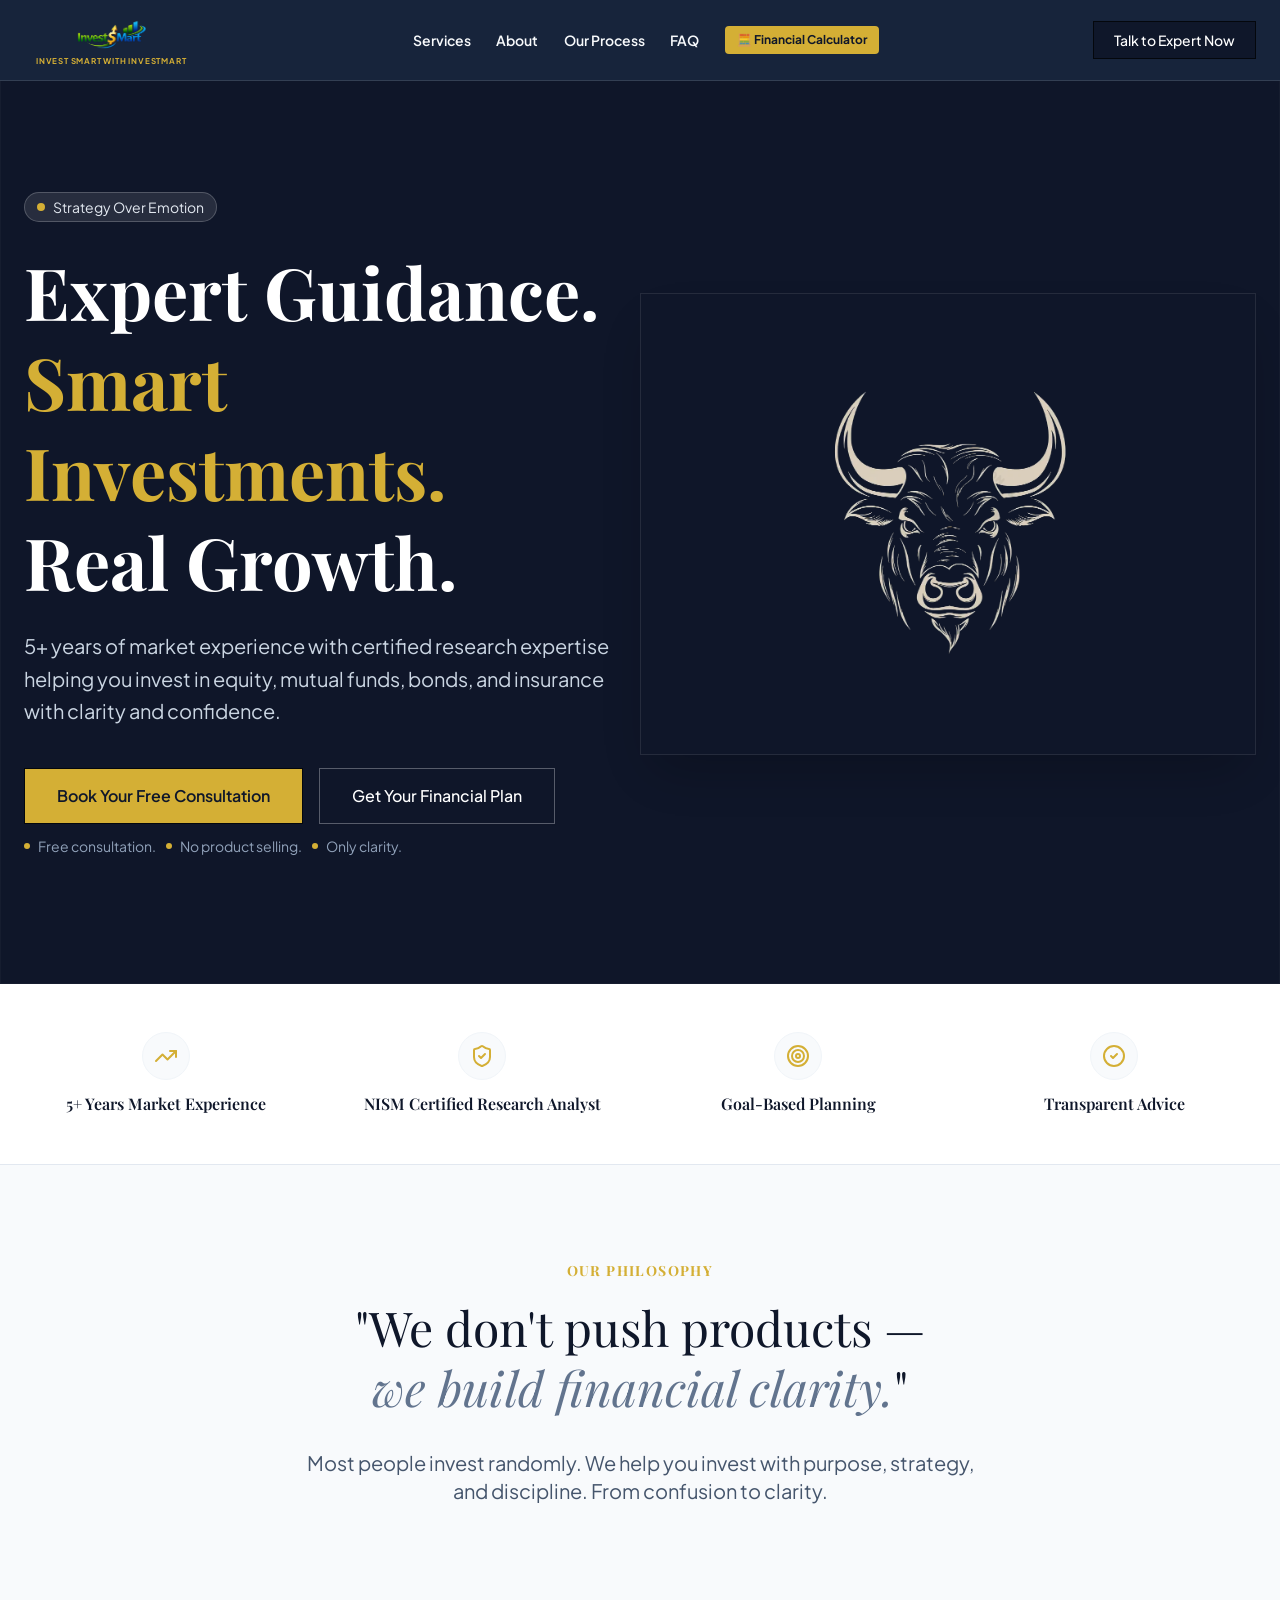
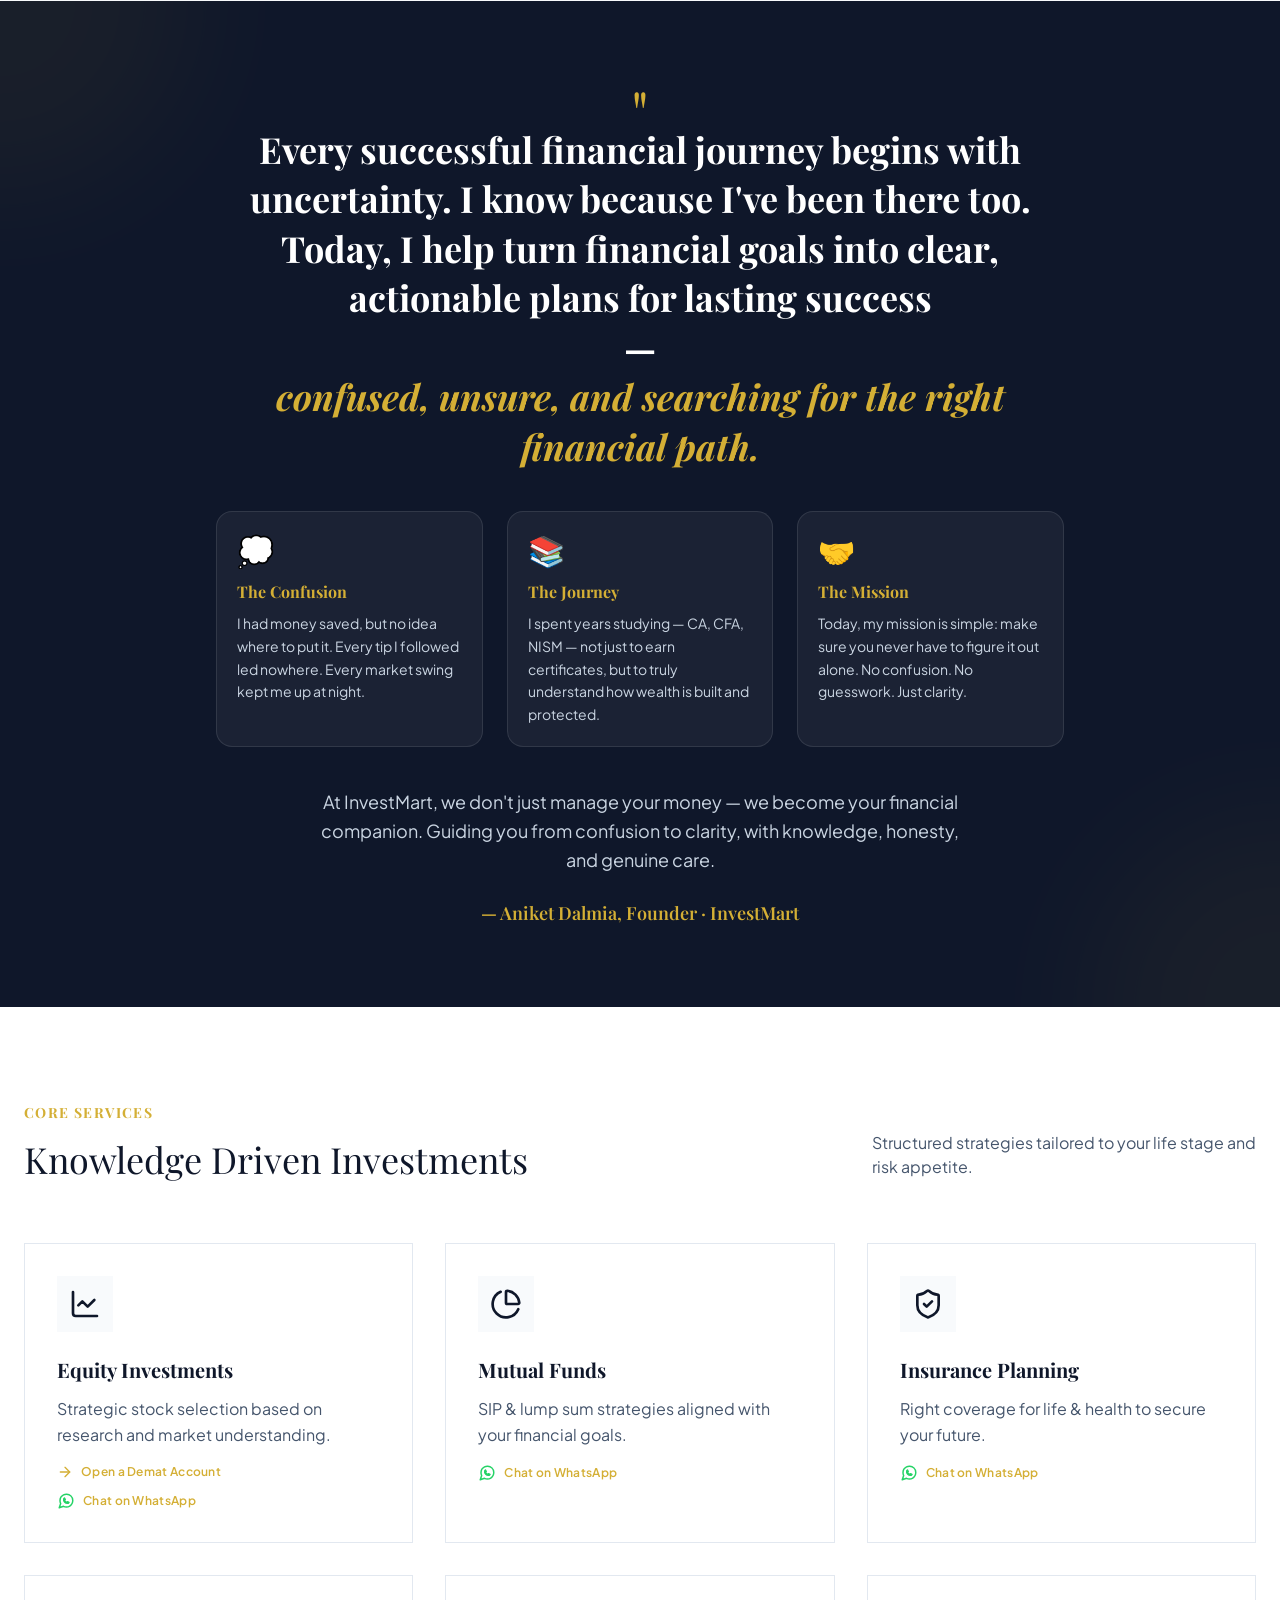
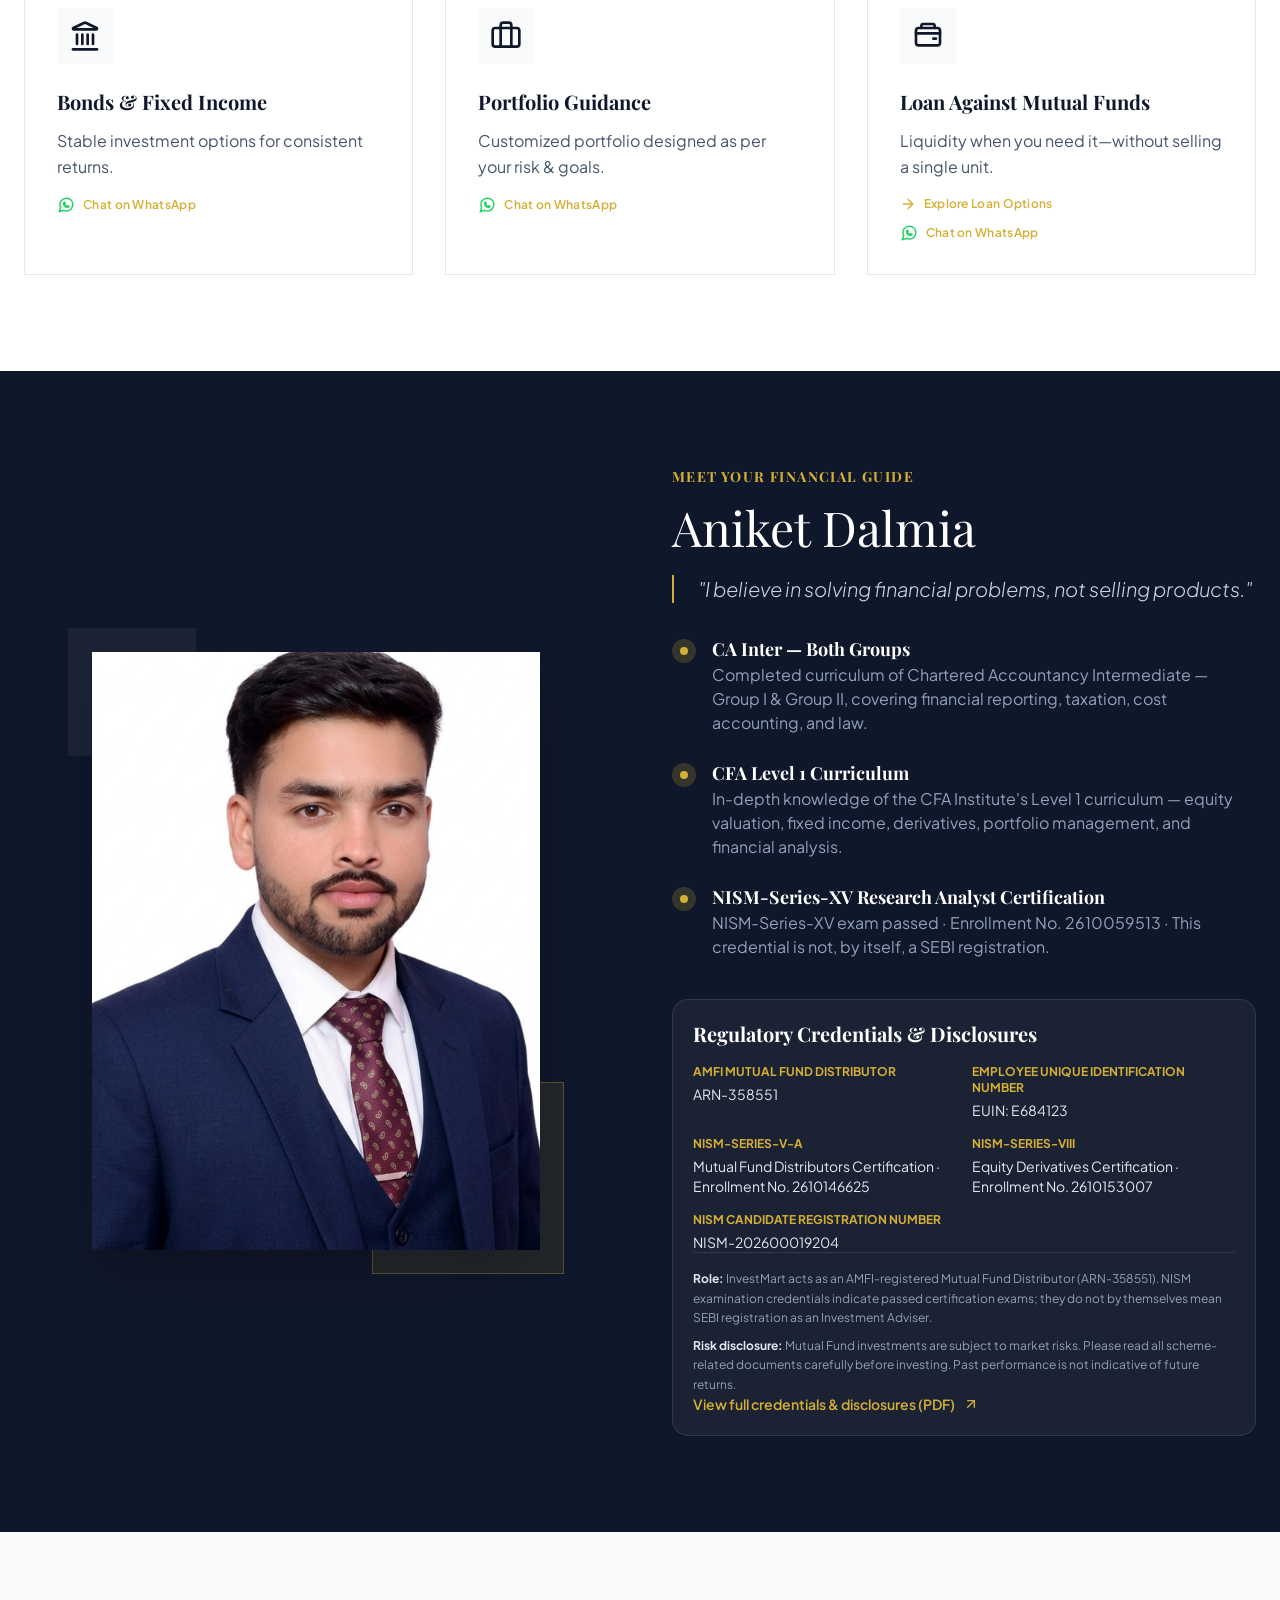
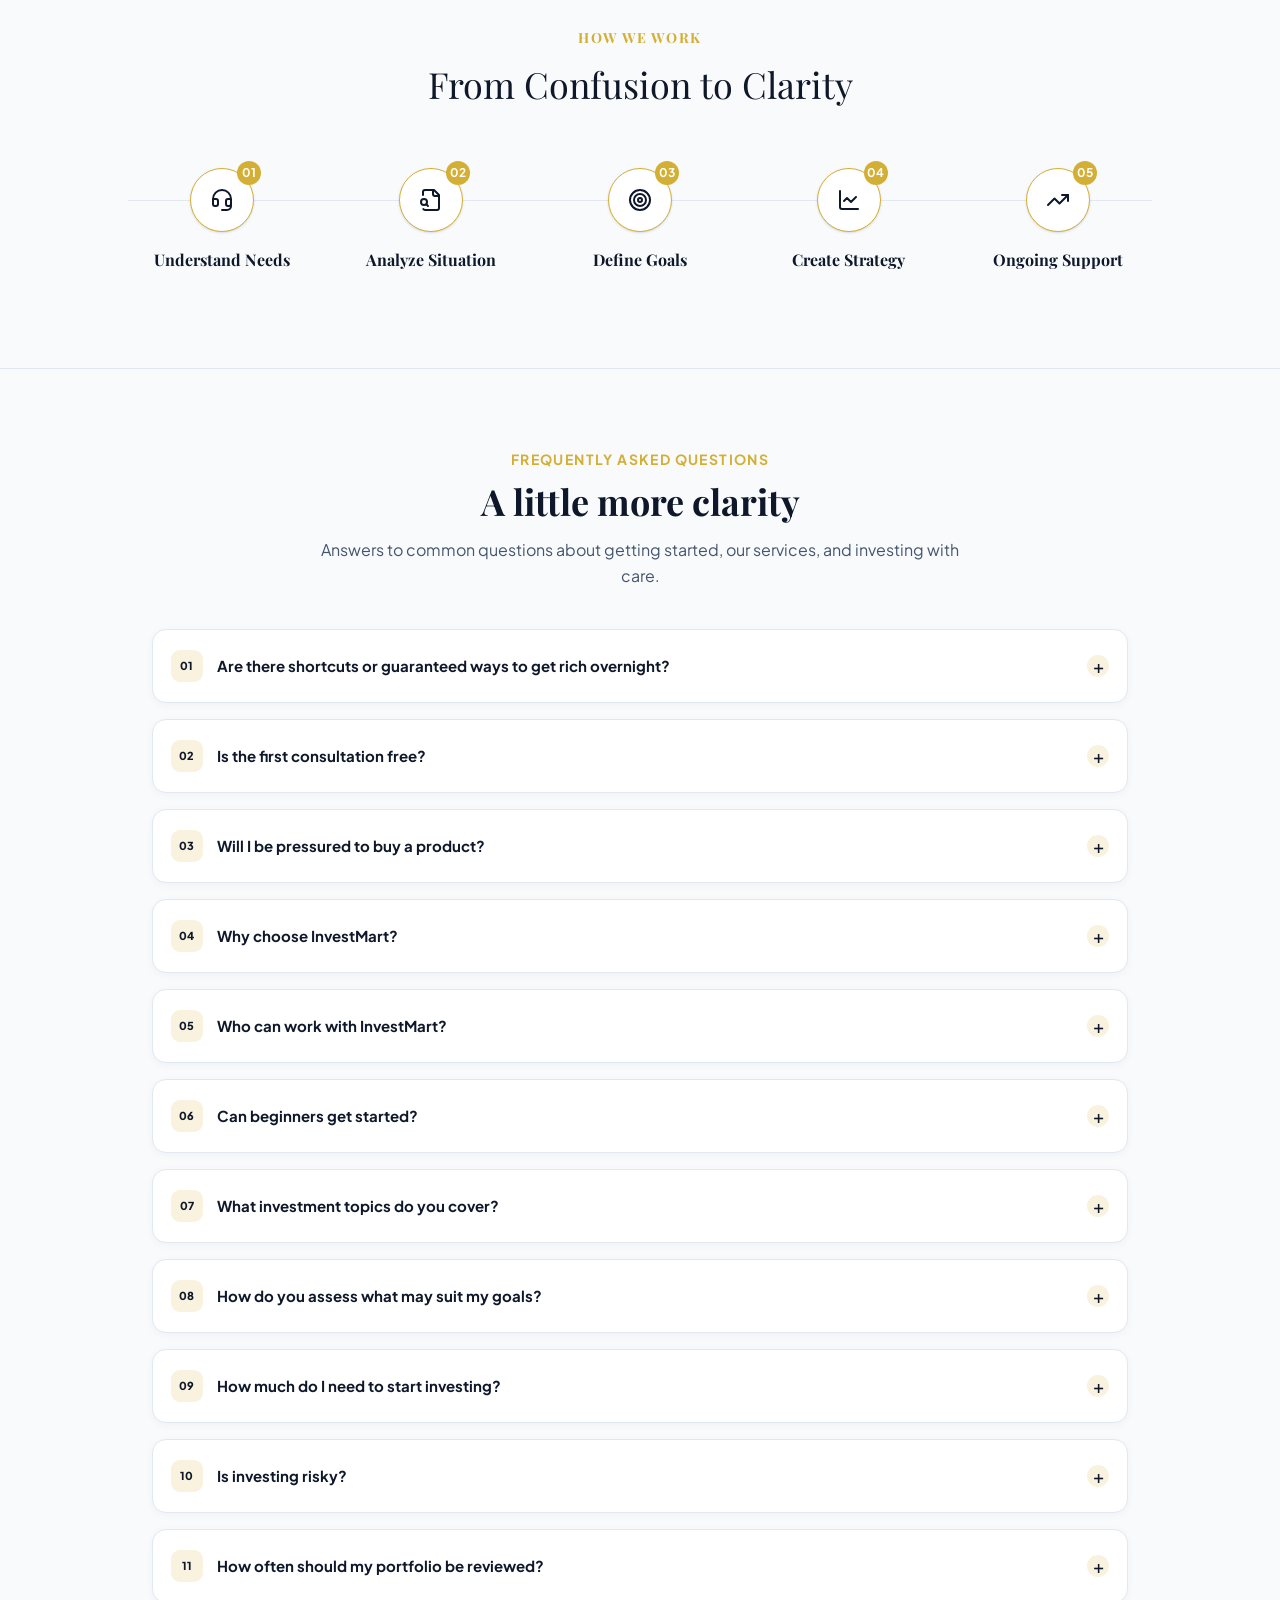
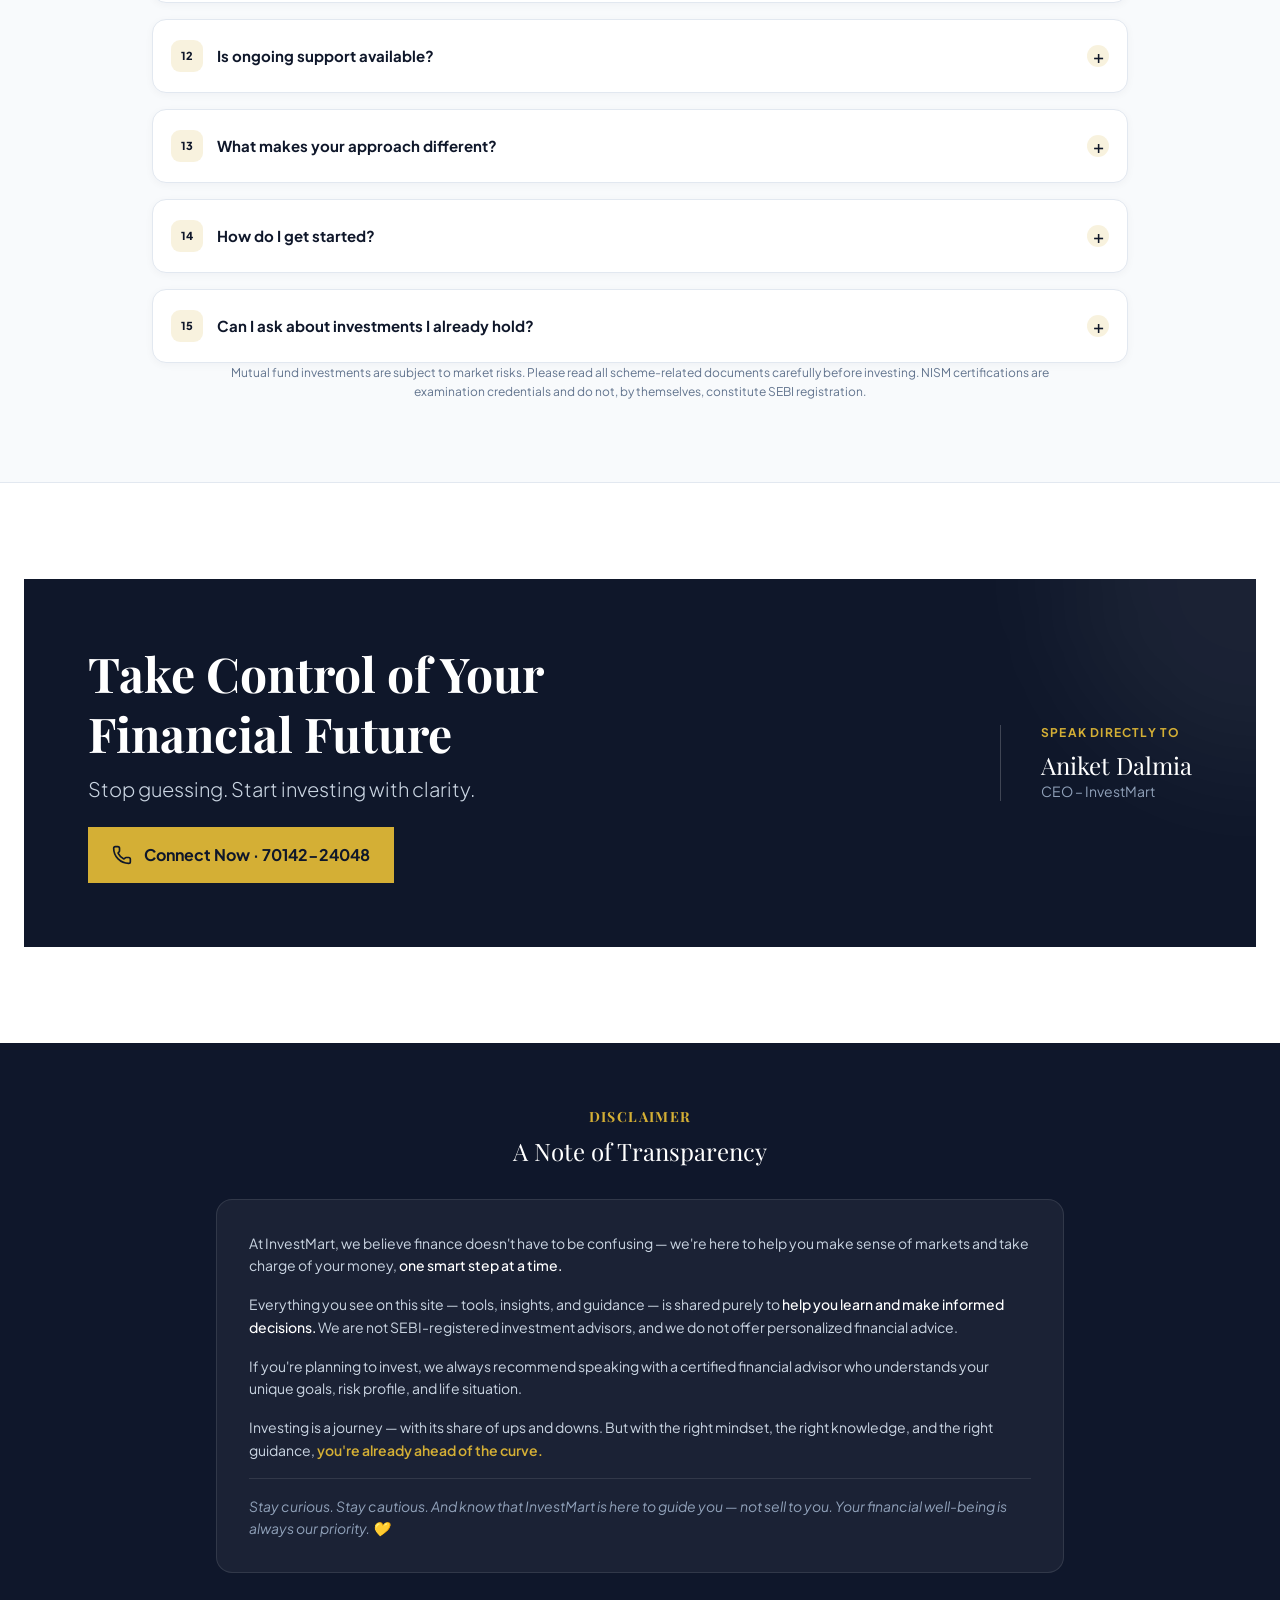
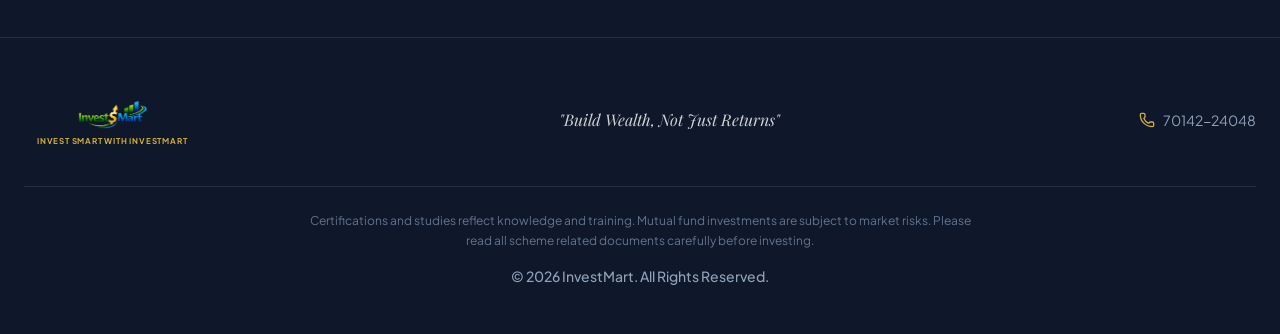
==== commit a4117764: "v3.1.0 - FAQ Section Added and Logo bg changed" ====
--- a/index.html
+++ b/index.html
@@ -43,7 +43,7 @@
   <div id="root">
     <div
       class="min-h-screen bg-slate-50 font-sans text-slate-900 selection:bg-secondary selection:text-white overflow-x-hidden">
-      <header class="fixed top-0 w-full bg-white/90 backdrop-blur-md z-50 border-b border-slate-200/50 home-header">
+      <header class="fixed top-0 w-full z-50 border-b home-header">
         <div class="container mx-auto px-6 h-20 flex items-center justify-between home-header-inner">
           <div class="flex items-center">
             <div class="bg-primary rounded-xl px-3 py-2 flex flex-col items-center gap-0.5 home-brand"><img alt="InvestMart"
@@ -53,10 +53,11 @@
           </div>
           <nav class="hidden md:flex items-center gap-6 text-sm font-medium home-desktop-nav" aria-label="Main navigation">
             <a href="#services"
-              class="hover:text-secondary transition-colors">Services</a>
-              <a href="#about" class="hover:text-secondary transition-colors">About</a>
+              class="home-nav-link hover:text-secondary transition-colors">Services</a>
+              <a href="#about" class="home-nav-link hover:text-secondary transition-colors">About</a>
               <a href="#process"
-              class="hover:text-secondary transition-colors">Our Process</a><a href="calculator.html"
+              class="home-nav-link hover:text-secondary transition-colors">Our Process</a>
+              <a href="#faq" class="home-nav-link hover:text-secondary transition-colors">FAQ</a><a href="calculator.html"
               class="flex items-center gap-1.5 bg-secondary text-primary px-3 py-1.5 rounded-lg font-bold hover:bg-secondary/90 transition-colors text-xs">🧮
               Financial Calculator</a></nav>
           <button class="home-menu-toggle" type="button" aria-expanded="false" aria-controls="mobile-navigation" aria-label="Open navigation menu">
@@ -70,6 +71,7 @@
           <a href="#services">Services</a>
           <a href="#about">About</a>
           <a href="#process">Our Process</a>
+          <a href="#faq">Frequently Asked Questions</a>
           <a href="calculator.html">🧮 Financial Calculator</a>
           <a href="#contact">Talk to Expert Now</a>
         </nav>
@@ -255,7 +257,7 @@
                 </svg>
                 Open a Demat Account
               </a>
-              <a href="https://wa.me/917014224048?text=Hi%20InvestMart!%20I%27m%20interested%20in%20equity%20investing.%20Could%20you%20share%20how%20to%20get%20started%20and%20what%20the%20next%20steps%20are%3F" target="_blank" rel="noopener noreferrer"
+              <a href="https://wa.me/917014224048?text=Hi%20Aniket!%20I%27m%20interested%20in%20equity%20investing.%20Could%20you%20share%20how%20to%20get%20started%20and%20what%20the%20next%20steps%20are%3F" target="_blank" rel="noopener noreferrer"
                 class="mt-3 flex items-center gap-2 text-xs text-secondary font-semibold tracking-wide hover:text-primary transition-colors"
                 aria-label="Ask InvestMart about equity investments on WhatsApp (opens in a new tab)">
                 <svg xmlns="http://www.w3.org/2000/svg" width="18" height="18" viewBox="0 0 24 24" fill="none" stroke="#25D366" stroke-width="2" stroke-linecap="round" stroke-linejoin="round" aria-hidden="true">
@@ -434,11 +436,48 @@
                     <div class="w-2 h-2 bg-secondary rounded-full"></div>
                   </div>
                   <div>
-                    <h4 class="font-bold text-lg">NISM Certified Research Analyst</h4>
-                    <p class="text-slate-400">Certified by SEBI-recognized NISM (National Institute of Securities
-                      Markets) as a Research Analyst — with 5+ years of hands-on market experience.</p>
-                  </div>
-                </div>
+                    <h4 class="font-bold text-lg">NISM-Series-XV Research Analyst Certification</h4>
+                    <p class="text-slate-400">NISM-Series-XV exam passed · Enrollment No. 2610059513 · This credential is not, by itself, a SEBI registration.</p>
+                  </div>
+                </div>
+              </div>
+              <div class="credentials-panel rounded-2xl border border-white/10 bg-white/5 p-5 md:p-6">
+                <h4 class="font-serif text-xl font-bold text-white mb-4">Regulatory Credentials &amp; Disclosures</h4>
+                <dl class="credentials-grid grid gap-4">
+                  <div>
+                    <dt class="text-xs font-bold uppercase tracking-wider text-secondary">AMFI Mutual Fund Distributor</dt>
+                    <dd class="mt-1 text-sm text-slate-200">ARN-358551</dd>
+                  </div>
+                  <div>
+                    <dt class="text-xs font-bold uppercase tracking-wider text-secondary">Employee Unique Identification Number</dt>
+                    <dd class="mt-1 text-sm text-slate-200">EUIN: E684123</dd>
+                  </div>
+                  <div>
+                    <dt class="text-xs font-bold uppercase tracking-wider text-secondary">NISM-Series-V-A</dt>
+                    <dd class="mt-1 text-sm text-slate-200">Mutual Fund Distributors Certification · Enrollment No. 2610146625</dd>
+                  </div>
+                  <div>
+                    <dt class="text-xs font-bold uppercase tracking-wider text-secondary">NISM-Series-VIII</dt>
+                    <dd class="mt-1 text-sm text-slate-200">Equity Derivatives Certification · Enrollment No. 2610153007</dd>
+                  </div>
+                  <div class="credentials-grid-wide">
+                    <dt class="text-xs font-bold uppercase tracking-wider text-secondary">NISM Candidate Registration Number</dt>
+                    <dd class="mt-1 text-sm text-slate-200">NISM-202600019204</dd>
+                  </div>
+                </dl>
+                <div class="mt-5 border-t border-white/10 pt-4 space-y-2 text-xs leading-relaxed text-slate-400">
+                  <p><strong class="text-slate-200">Role:</strong> InvestMart acts as an AMFI-registered Mutual Fund Distributor (ARN-358551). NISM examination credentials indicate passed certification exams; they do not by themselves mean SEBI registration as an Investment Adviser.</p>
+                  <p><strong class="text-slate-200">Risk disclosure:</strong> Mutual Fund investments are subject to market risks. Please read all scheme-related documents carefully before investing. Past performance is not indicative of future returns.</p>
+                </div>
+                <a href="InvestMart%20Regulatory%20Disclosures%20%26%20Credentials.pdf" target="_blank" rel="noopener noreferrer"
+                  class="credentials-pdf-link mt-5 inline-flex items-center gap-2 text-sm font-semibold text-secondary transition-colors hover:text-white"
+                  aria-label="View InvestMart regulatory disclosures and credentials PDF (opens in a new tab)">
+                  View full credentials &amp; disclosures (PDF)
+                  <svg xmlns="http://www.w3.org/2000/svg" width="16" height="16" viewBox="0 0 24 24" fill="none"
+                    stroke="currentColor" stroke-width="2" stroke-linecap="round" stroke-linejoin="round" aria-hidden="true">
+                    <path d="M7 17 17 7"></path><path d="M7 7h10v10"></path>
+                  </svg>
+                </a>
               </div>
             </div>
           </div>
@@ -451,10 +490,10 @@
             <h3 class="text-4xl font-serif text-primary">From Confusion to Clarity</h3>
           </div>
           <div class="relative max-w-5xl mx-auto">
-            <div class="hidden md:block absolute top-8 left-0 w-full h-[1px] bg-slate-200 z-0"></div>
-            <div class="grid grid-cols-1 md:grid-cols-5 gap-8 md:gap-4 relative z-10">
-              <div class="flex flex-col items-center gap-4 relative"><button
-                  class="w-16 h-16 rounded-full bg-white border border-secondary shadow-sm flex items-center justify-center text-primary relative shrink-0 transition-all cursor-pointer hover:shadow-md hover:scale-105"><svg
+            <div class="process-timeline-connector absolute top-8 left-0 w-full h-[1px] bg-slate-200 z-0"></div>
+            <div class="process-steps grid grid-cols-1 sm:grid-cols-2 lg:grid-cols-3 xl:grid-cols-5 gap-5 xl:gap-4 relative z-10">
+                <div class="process-step flex flex-col items-center gap-4 relative"><div
+                  class="process-step-icon w-16 h-16 rounded-full bg-white border border-secondary shadow-sm flex items-center justify-center text-primary relative shrink-0"><svg
                     xmlns="http://www.w3.org/2000/svg" width="24" height="24" viewBox="0 0 24 24" fill="none"
                     stroke="currentColor" stroke-width="2" stroke-linecap="round" stroke-linejoin="round"
                     class="lucide lucide-headset w-6 h-6" aria-hidden="true">
@@ -466,14 +505,14 @@
                   <div
                     class="absolute -top-2 -right-2 w-6 h-6 bg-secondary text-white text-xs font-bold flex items-center justify-center rounded-full">
                     01</div>
-                </button>
-                <div class="text-center">
+                </div>
+                <div class="process-step-copy text-center">
                   <h4 class="font-serif font-bold text-primary">Understand Needs</h4>
-                  <p class="text-xs text-secondary mt-0.5">Click to learn more</p>
-                </div>
-              </div>
-              <div class="flex flex-col items-center gap-4 relative"><button
-                  class="w-16 h-16 rounded-full bg-white border border-secondary shadow-sm flex items-center justify-center text-primary relative shrink-0 transition-all cursor-pointer hover:shadow-md hover:scale-105"><svg
+                  <p class="process-step-description">A one-to-one conversation about your cash flow, risk comfort, and financial priorities.</p>
+                </div>
+              </div>
+              <div class="process-step flex flex-col items-center gap-4 relative"><div
+                  class="process-step-icon w-16 h-16 rounded-full bg-white border border-secondary shadow-sm flex items-center justify-center text-primary relative shrink-0"><svg
                     xmlns="http://www.w3.org/2000/svg" width="24" height="24" viewBox="0 0 24 24" fill="none"
                     stroke="currentColor" stroke-width="2" stroke-linecap="round" stroke-linejoin="round"
                     class="lucide lucide-file-search w-6 h-6" aria-hidden="true">
@@ -485,14 +524,14 @@
                   <div
                     class="absolute -top-2 -right-2 w-6 h-6 bg-secondary text-white text-xs font-bold flex items-center justify-center rounded-full">
                     02</div>
-                </button>
-                <div class="text-center">
+                </div>
+                <div class="process-step-copy text-center">
                   <h4 class="font-serif font-bold text-primary">Analyze Situation</h4>
-                  <p class="text-xs text-secondary mt-0.5">Click to learn more</p>
-                </div>
-              </div>
-              <div class="flex flex-col items-center gap-4 relative"><button
-                  class="w-16 h-16 rounded-full bg-white border border-secondary shadow-sm flex items-center justify-center text-primary relative shrink-0 transition-all cursor-pointer hover:shadow-md hover:scale-105"><svg
+                  <p class="process-step-description">Reviewing your existing investments, insurance, emergency funds, and liabilities.</p>
+                </div>
+              </div>
+              <div class="process-step flex flex-col items-center gap-4 relative"><div
+                  class="process-step-icon w-16 h-16 rounded-full bg-white border border-secondary shadow-sm flex items-center justify-center text-primary relative shrink-0"><svg
                     xmlns="http://www.w3.org/2000/svg" width="24" height="24" viewBox="0 0 24 24" fill="none"
                     stroke="currentColor" stroke-width="2" stroke-linecap="round" stroke-linejoin="round"
                     class="lucide lucide-target w-6 h-6" aria-hidden="true">
@@ -503,14 +542,14 @@
                   <div
                     class="absolute -top-2 -right-2 w-6 h-6 bg-secondary text-white text-xs font-bold flex items-center justify-center rounded-full">
                     03</div>
-                </button>
-                <div class="text-center">
+                </div>
+                <div class="process-step-copy text-center">
                   <h4 class="font-serif font-bold text-primary">Define Goals</h4>
-                  <p class="text-xs text-secondary mt-0.5">Click to learn more</p>
-                </div>
-              </div>
-              <div class="flex flex-col items-center gap-4 relative"><button
-                  class="w-16 h-16 rounded-full bg-white border border-secondary shadow-sm flex items-center justify-center text-primary relative shrink-0 transition-all cursor-pointer hover:shadow-md hover:scale-105"><svg
+                  <p class="process-step-description">Mapping short-term targets and long-term milestones like wealth creation, retirement, and education.</p>
+                </div>
+              </div>
+              <div class="process-step flex flex-col items-center gap-4 relative"><div
+                  class="process-step-icon w-16 h-16 rounded-full bg-white border border-secondary shadow-sm flex items-center justify-center text-primary relative shrink-0"><svg
                     xmlns="http://www.w3.org/2000/svg" width="24" height="24" viewBox="0 0 24 24" fill="none"
                     stroke="currentColor" stroke-width="2" stroke-linecap="round" stroke-linejoin="round"
                     class="lucide lucide-chart-line w-6 h-6" aria-hidden="true">
@@ -520,14 +559,14 @@
                   <div
                     class="absolute -top-2 -right-2 w-6 h-6 bg-secondary text-white text-xs font-bold flex items-center justify-center rounded-full">
                     04</div>
-                </button>
-                <div class="text-center">
+                </div>
+                <div class="process-step-copy text-center">
                   <h4 class="font-serif font-bold text-primary">Create Strategy</h4>
-                  <p class="text-xs text-secondary mt-0.5">Click to learn more</p>
-                </div>
-              </div>
-              <div class="flex flex-col items-center gap-4 relative"><button
-                  class="w-16 h-16 rounded-full bg-white border border-secondary shadow-sm flex items-center justify-center text-primary relative shrink-0 transition-all cursor-pointer hover:shadow-md hover:scale-105"><svg
+                  <p class="process-step-description">A tailored allocation across equity, debt, and mutual funds—built around your goals and risk comfort.</p>
+                </div>
+              </div>
+              <div class="process-step flex flex-col items-center gap-4 relative"><div
+                  class="process-step-icon w-16 h-16 rounded-full bg-white border border-secondary shadow-sm flex items-center justify-center text-primary relative shrink-0"><svg
                     xmlns="http://www.w3.org/2000/svg" width="24" height="24" viewBox="0 0 24 24" fill="none"
                     stroke="currentColor" stroke-width="2" stroke-linecap="round" stroke-linejoin="round"
                     class="lucide lucide-trending-up w-6 h-6" aria-hidden="true">
@@ -537,14 +576,86 @@
                   <div
                     class="absolute -top-2 -right-2 w-6 h-6 bg-secondary text-white text-xs font-bold flex items-center justify-center rounded-full">
                     05</div>
-                </button>
-                <div class="text-center">
+                </div>
+                <div class="process-step-copy text-center">
                   <h4 class="font-serif font-bold text-primary">Ongoing Support</h4>
-                  <p class="text-xs text-secondary mt-0.5">Click to learn more</p>
-                </div>
-              </div>
-            </div>
-          </div>
+                  <p class="process-step-description">Regular reviews and guidance as your goals, life, and market conditions evolve.</p>
+                </div>
+              </div>
+            </div>
+          </div>
+        </div>
+      </section>
+      <section id="faq" class="faq-section py-20 md:py-24 bg-slate-50 border-t border-slate-200">
+        <div class="container mx-auto px-6 max-w-5xl">
+          <div class="faq-heading text-center mb-10 md:mb-14">
+            <p class="text-sm font-bold tracking-widest text-secondary uppercase mb-3">Frequently Asked Questions</p>
+            <h2 class="text-3xl md:text-4xl font-serif font-bold text-primary mb-4">A little more clarity</h2>
+            <p class="max-w-2xl mx-auto text-slate-600 leading-relaxed">Answers to common questions about getting started, our services, and investing with care.</p>
+          </div>
+          <div class="faq-list grid gap-3 md:gap-4">
+            <details class="faq-item">
+              <summary><span class="faq-number">01</span><span>Are there shortcuts or guaranteed ways to get rich overnight?</span></summary>
+              <p>No. Promises of overnight wealth are unrealistic. Long-term financial goals are better approached with informed decisions, discipline, patience, and consistency—not quick-rich schemes. 📈</p>
+            </details>
+            <details class="faq-item">
+              <summary><span class="faq-number">02</span><span>Is the first consultation free?</span></summary>
+              <p>Yes. The initial consultation is free and gives us a chance to understand your goals and questions, with no obligation to proceed.</p>
+            </details>
+            <details class="faq-item">
+              <summary><span class="faq-number">03</span><span>Will I be pressured to buy a product?</span></summary>
+              <p>No. Our aim is to explain available options clearly so you can make informed decisions without pressure.</p>
+            </details>
+            <details class="faq-item">
+              <summary><span class="faq-number">04</span><span>Why choose InvestMart?</span></summary>
+              <p>We focus on financial clarity, goal-based planning, transparent guidance, and helping you understand options relevant to your objectives.</p>
+            </details>
+            <details class="faq-item">
+              <summary><span class="faq-number">05</span><span>Who can work with InvestMart?</span></summary>
+              <p>Beginners, salaried professionals, business owners, and people planning for retirement can all benefit from clear, structured financial education and guidance.</p>
+            </details>
+            <details class="faq-item">
+              <summary><span class="faq-number">06</span><span>Can beginners get started?</span></summary>
+              <p>Yes. We explain financial concepts in approachable terms and help you understand the steps and questions to consider as you learn.</p>
+            </details>
+            <details class="faq-item">
+              <summary><span class="faq-number">07</span><span>What investment topics do you cover?</span></summary>
+              <p>We provide information about equity, mutual funds, bonds and fixed income, insurance planning, and portfolio allocation. Mutual fund distribution is provided under AMFI ARN-358551. NISM credentials do not mean SEBI registration as an Investment Adviser.</p>
+            </details>
+            <details class="faq-item">
+              <summary><span class="faq-number">08</span><span>How do you assess what may suit my goals?</span></summary>
+              <p>Educational discussions can consider factors such as your stated goals, time horizon, risk comfort, and financial situation. InvestMart is not a SEBI-registered Investment Adviser and does not provide personalized investment advice.</p>
+            </details>
+            <details class="faq-item">
+              <summary><span class="faq-number">09</span><span>How much do I need to start investing?</span></summary>
+              <p>There is no single amount that suits everyone. It depends on the product, your budget, and your goals. Review product documents and applicable minimums before investing.</p>
+            </details>
+            <details class="faq-item">
+              <summary><span class="faq-number">10</span><span>Is investing risky?</span></summary>
+              <p>Yes. Investments carry risks, including possible loss of capital. Understand the risks, product documents, and your own comfort level before making a decision. Past performance does not guarantee future results.</p>
+            </details>
+            <details class="faq-item">
+              <summary><span class="faq-number">11</span><span>How often should my portfolio be reviewed?</span></summary>
+              <p>Review frequency depends on your goals and circumstances. Periodic reviews can help you check whether your plans and investments still reflect your needs and risk comfort.</p>
+            </details>
+            <details class="faq-item">
+              <summary><span class="faq-number">12</span><span>Is ongoing support available?</span></summary>
+              <p>Yes. You can contact us for continued discussions and financial education as your questions and circumstances change.</p>
+            </details>
+            <details class="faq-item">
+              <summary><span class="faq-number">13</span><span>What makes your approach different?</span></summary>
+              <p>We emphasize education, research, transparency, and disciplined long-term thinking rather than chasing trends or pressuring people to buy products.</p>
+            </details>
+            <details class="faq-item">
+              <summary><span class="faq-number">14</span><span>How do I get started?</span></summary>
+              <p>Arrange a free initial consultation, share the questions you would like to discuss, and we can outline possible next steps. <a href="#contact">Contact InvestMart</a> to begin. 🚀</p>
+            </details>
+            <details class="faq-item">
+              <summary><span class="faq-number">15</span><span>Can I ask about investments I already hold?</span></summary>
+              <p>Yes. We can discuss general portfolio concepts and help you identify questions to consider. This is educational information, not personalized investment advice or a recommendation to buy or sell a specific security.</p>
+            </details>
+          </div>
+          <p class="faq-disclaimer mt-8 text-center text-xs leading-relaxed text-slate-500">Mutual fund investments are subject to market risks. Please read all scheme-related documents carefully before investing. NISM certifications are examination credentials and do not, by themselves, constitute SEBI registration.</p>
         </div>
       </section>
       <section id="contact" class="py-24 bg-white border-t border-slate-200 relative overflow-hidden">
@@ -605,7 +716,7 @@
         <div class="container mx-auto px-6">
           <div class="flex flex-col md:flex-row justify-between items-center gap-6 mb-8">
             <div
-              class="bg-secondary/20 border border-secondary/40 rounded-xl px-3 py-2 flex flex-col items-center gap-0.5">
+              class="border border-transparent rounded-xl px-3 py-2 flex flex-col items-center gap-0.5">
               <img alt="InvestMart" class="h-10 w-auto object-contain" src="images/SiteLogo.png"><span
                 class="text-[8px] font-bold tracking-widest text-secondary uppercase leading-none">Invest Smart with
                 InvestMart</span></div>
--- a/mobile.css
+++ b/mobile.css
@@ -1,75 +1,285 @@
 /* Keep the calculator header aligned at desktop and compact screens. */
-.story-content {
-  max-width: 940px;
+.process-step-description {
+  display: none;
+  margin-top: 7px;
+  color: #64748b;
+  font-size: 12px;
+  line-height: 1.55;
+  text-wrap: pretty;
+}
+
+.process-step {
+  cursor: pointer;
+}
+
+.process-step:is(:hover, :focus-visible, .is-expanded) .process-step-description {
+  display: block;
+}
+
+.process-step:focus-visible {
+  border-radius: 12px;
+  outline: 3px solid hsl(var(--secondary) / 0.55);
+  outline-offset: 4px;
+}
+
+.process-steps {
+  grid-template-columns: minmax(0, 1fr);
+}
+
+.process-timeline-connector {
+  display: none;
+}
+
+@media (min-width: 640px) {
+  .process-steps {
+    grid-template-columns: repeat(2, minmax(0, 1fr));
+  }
+}
+
+@media (min-width: 1024px) {
+  .process-steps {
+    grid-template-columns: repeat(3, minmax(0, 1fr));
+  }
+}
+
+@media (min-width: 1280px) {
+  .process-steps {
+    grid-template-columns: repeat(5, minmax(0, 1fr));
+  }
+
+  .process-timeline-connector {
+    display: block;
+  }
+}
+
+.faq-heading h2 {
+  text-wrap: balance;
+}
+
+.faq-item {
+  min-width: 0;
+  overflow: hidden;
+  border: 1px solid #e2e8f0;
+  border-radius: 14px;
+  background: #fff;
+  box-shadow: 0 2px 8px rgb(15 23 42 / 4%);
+  transition: border-color 160ms ease, box-shadow 160ms ease;
+}
+
+.faq-item:hover,
+.faq-item[open] {
+  border-color: hsl(var(--secondary) / 0.65);
+  box-shadow: 0 8px 22px rgb(15 23 42 / 7%);
+}
+
+.faq-item summary {
+  display: grid;
+  grid-template-columns: 34px minmax(0, 1fr) 22px;
+  align-items: center;
+  gap: 12px;
+  min-height: 72px;
+  padding: 16px 18px;
+  color: hsl(var(--primary));
+  font-size: 15px;
+  font-weight: 700;
+  line-height: 1.45;
+  cursor: pointer;
+  list-style: none;
+}
+
+.faq-item summary::-webkit-details-marker {
+  display: none;
+}
+
+.faq-item summary::after {
+  content: "+";
+  display: grid;
+  width: 22px;
+  height: 22px;
+  place-items: center;
+  border-radius: 50%;
+  background: hsl(var(--secondary) / 0.16);
+  color: hsl(var(--primary));
+  font-size: 18px;
+  font-weight: 500;
+  line-height: 1;
+}
+
+.faq-item[open] summary::after {
+  content: "−";
+  background: hsl(var(--secondary));
+}
+
+.faq-item summary:focus-visible {
+  outline: 3px solid hsl(var(--secondary) / 0.65);
+  outline-offset: -3px;
+}
+
+.faq-number {
+  display: grid;
+  width: 32px;
+  height: 32px;
+  place-items: center;
+  border-radius: 9px;
+  background: hsl(var(--secondary) / 0.16);
+  color: hsl(var(--primary));
+  font-size: 11px;
+  font-weight: 800;
+  letter-spacing: 0.04em;
+}
+
+.faq-item > p {
+  padding: 0 18px 18px 64px;
+  color: #475569;
+  font-size: 14px;
+  line-height: 1.7;
+  overflow-wrap: anywhere;
+}
+
+.faq-item > p a {
+  color: #9a7410;
+  font-weight: 700;
+  text-decoration: underline;
+  text-underline-offset: 3px;
+}
+
+.faq-disclaimer {
+  max-width: 850px;
   margin-inline: auto;
 }
 
-.story-quote-mark {
-  display: block;
-  margin-bottom: 4px;
+@media (max-width: 480px) {
+  .faq-section {
+    padding-block: 56px;
+  }
+
+  .faq-item summary {
+    grid-template-columns: 30px minmax(0, 1fr) 20px;
+    gap: 9px;
+    min-height: 64px;
+    padding: 14px 12px;
+    font-size: 14px;
+  }
+
+  .faq-number {
+    width: 29px;
+    height: 29px;
+  }
+
+  .faq-item > p {
+    padding: 0 14px 16px 51px;
+    font-size: 13px;
+  }
+}
+
+@media (max-width: 767px) {
+  .process-steps {
+    gap: 14px;
+  }
+
+  .process-step {
+    flex-direction: row;
+    align-items: flex-start;
+    gap: 15px;
+    padding: 15px;
+    border: 1px solid #e2e8f0;
+    border-radius: 14px;
+    background: #fff;
+    box-shadow: 0 3px 12px rgb(15 23 42 / 4%);
+  }
+
+  .process-step-icon {
+    width: 54px;
+    height: 54px;
+    flex-basis: 54px;
+  }
+
+  .process-step-icon > svg {
+    width: 22px;
+    height: 22px;
+  }
+
+  .process-step-copy {
+    min-width: 0;
+    padding-top: 3px;
+    text-align: left;
+  }
+
+  .process-step-copy h4 {
+    font-size: 16px;
+    line-height: 1.35;
+  }
+
+  .process-step-description {
+    margin-top: 5px;
+    font-size: 13px;
+    line-height: 1.55;
+  }
+}
+
+.home-header {
+  background-color: #17243b;
+  border-color: rgb(255 255 255 / 12%);
+  color: #fff;
+}
+
+.home-header .home-brand {
+  background: transparent;
+}
+
+.home-desktop-nav,
+.home-nav-link {
+  color: #f8fafc;
+}
+
+.home-nav-link {
+  font-weight: 600;
+}
+
+.home-nav-link:hover,
+.home-nav-link:focus-visible {
   color: hsl(var(--secondary));
-  font-family: var(--app-font-serif);
-  font-size: 48px;
-  line-height: 0.8;
-}
-
-.story-quote {
-  max-width: 800px;
-  margin: 0 auto;
-  color: white;
-  font-family: var(--app-font-serif);
-  font-size: clamp(22px, 3vw, 36px);
-  font-weight: 700;
-  line-height: 1.3;
-  text-wrap: balance;
-}
-
-.story-attribution {
-  margin-top: 14px;
-  color: hsl(var(--secondary));
-  font-size: 14px;
-  font-weight: 700;
-}
-
-.story-attribution span {
-  color: var(--color-slate-400);
-  font-weight: 500;
-}
-
-.story-cards {
-  margin-top: 32px;
-  margin-bottom: 28px;
-}
-
-.story-cards > div {
-  border-radius: 16px;
-  padding: 20px;
-  transition: border-color 160ms ease, background-color 160ms ease, transform 160ms ease;
-}
-
-.story-cards > div:hover {
-  transform: translateY(-2px);
-  border-color: hsl(var(--secondary) / 0.35);
-  background-color: rgb(255 255 255 / 8%);
-}
-
-.story-summary {
-  max-width: 700px;
-}
-
-@media (max-width: 767px) {
-  .story-quote-mark {
-    font-size: 40px;
-  }
-
-  .story-quote {
-    font-size: clamp(21px, 6vw, 28px);
-    line-height: 1.35;
-  }
-
-  .story-cards {
-    margin-top: 24px;
-    margin-bottom: 22px;
+}
+
+.credentials-panel {
+  min-width: 0;
+  container-type: inline-size;
+}
+
+.credentials-grid {
+  grid-template-columns: repeat(auto-fit, minmax(min(100%, 250px), 1fr));
+  align-items: start;
+}
+
+.credentials-grid > div {
+  min-width: 0;
+}
+
+.credentials-grid dt,
+.credentials-grid dd,
+.credentials-panel p {
+  overflow-wrap: anywhere;
+}
+
+.credentials-grid-wide {
+  grid-column: 1 / -1;
+}
+
+.credentials-pdf-link {
+  max-width: 100%;
+  align-items: flex-start;
+  line-height: 1.5;
+  text-wrap: pretty;
+}
+
+.credentials-pdf-link svg {
+  flex: 0 0 16px;
+  margin-top: 2px;
+}
+
+@container (max-width: 420px) {
+  .credentials-grid {
+    gap: 14px;
   }
 }
 
@@ -249,23 +459,23 @@
     flex-direction: column;
     gap: 4px;
     padding: 8px 16px 16px;
-    border-top: 1px solid hsl(var(--primary) / 0.1);
-    background: white;
-    box-shadow: 0 12px 20px rgb(15 23 42 / 0.12);
+    border-top: 1px solid rgb(255 255 255 / 12%);
+    background: #17243b;
+    box-shadow: 0 12px 20px rgb(15 23 42 / 0.24);
   }
 
   .home-mobile-nav a {
     display: block;
     padding: 12px 14px;
     border-radius: 8px;
-    color: hsl(var(--primary));
+    color: #f8fafc;
     font-size: 15px;
     font-weight: 600;
   }
 
   .home-mobile-nav a:hover,
   .home-mobile-nav a:focus-visible {
-    background: hsl(var(--secondary) / 0.18);
+    background: rgb(255 255 255 / 9%);
     outline: none;
   }
 
@@ -282,7 +492,8 @@
 
   .home-mobile-nav a:last-child {
     margin-top: 4px;
-    background: hsl(var(--primary));
+    border: 1px solid hsl(var(--secondary) / 0.55);
+    background: transparent;
     color: white;
     text-align: center;
   }
